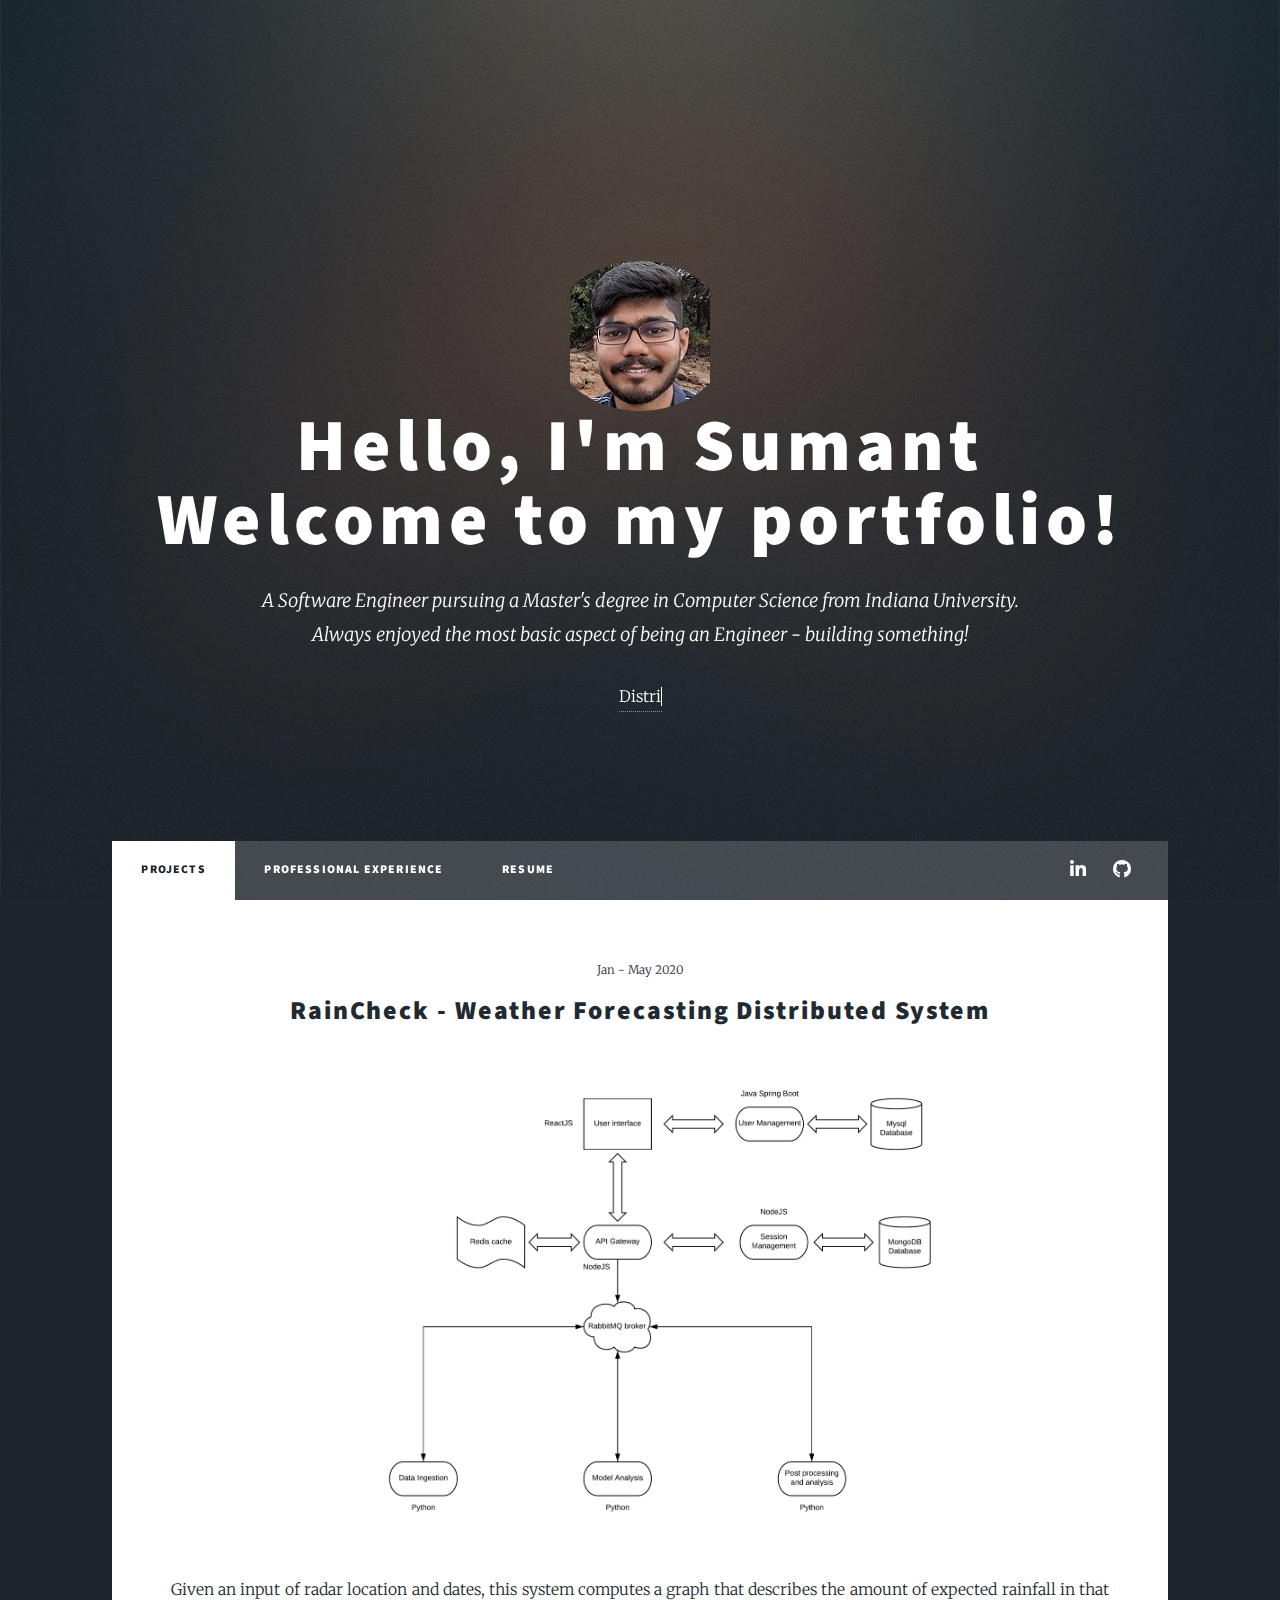
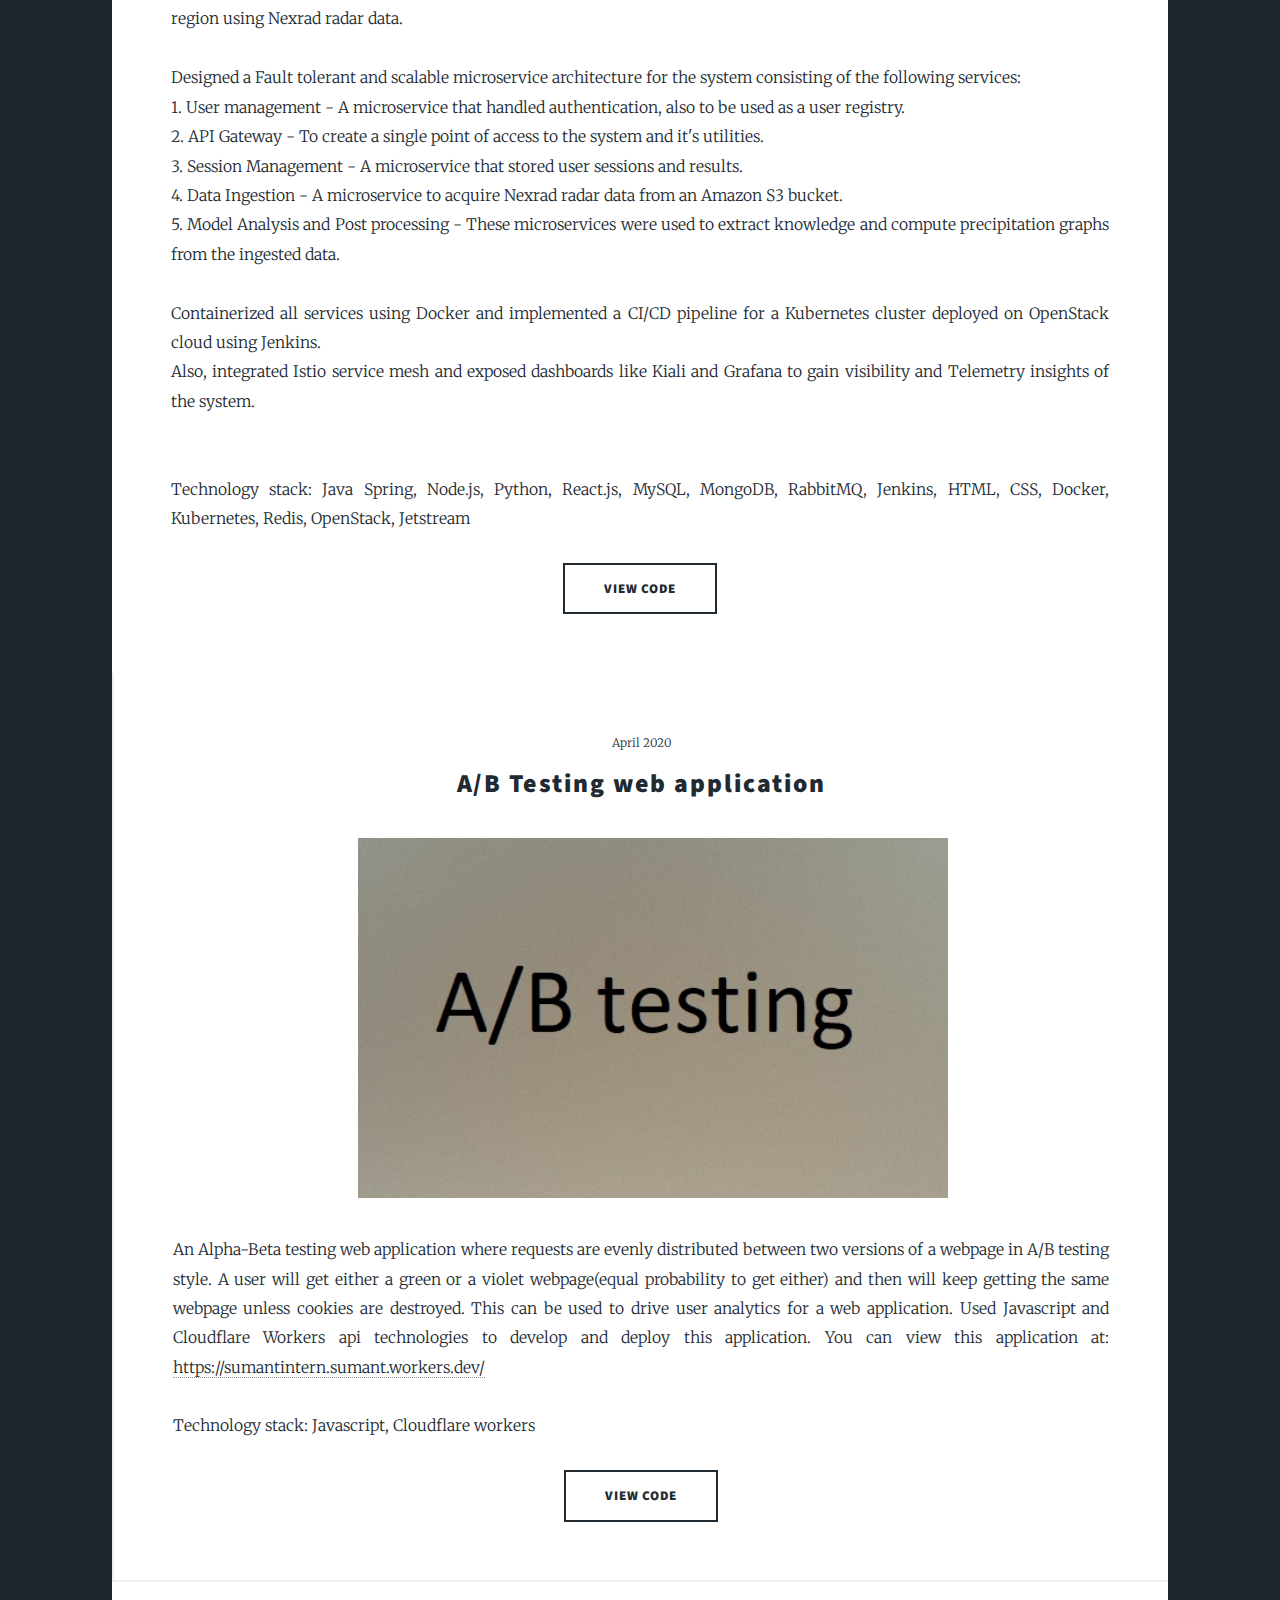
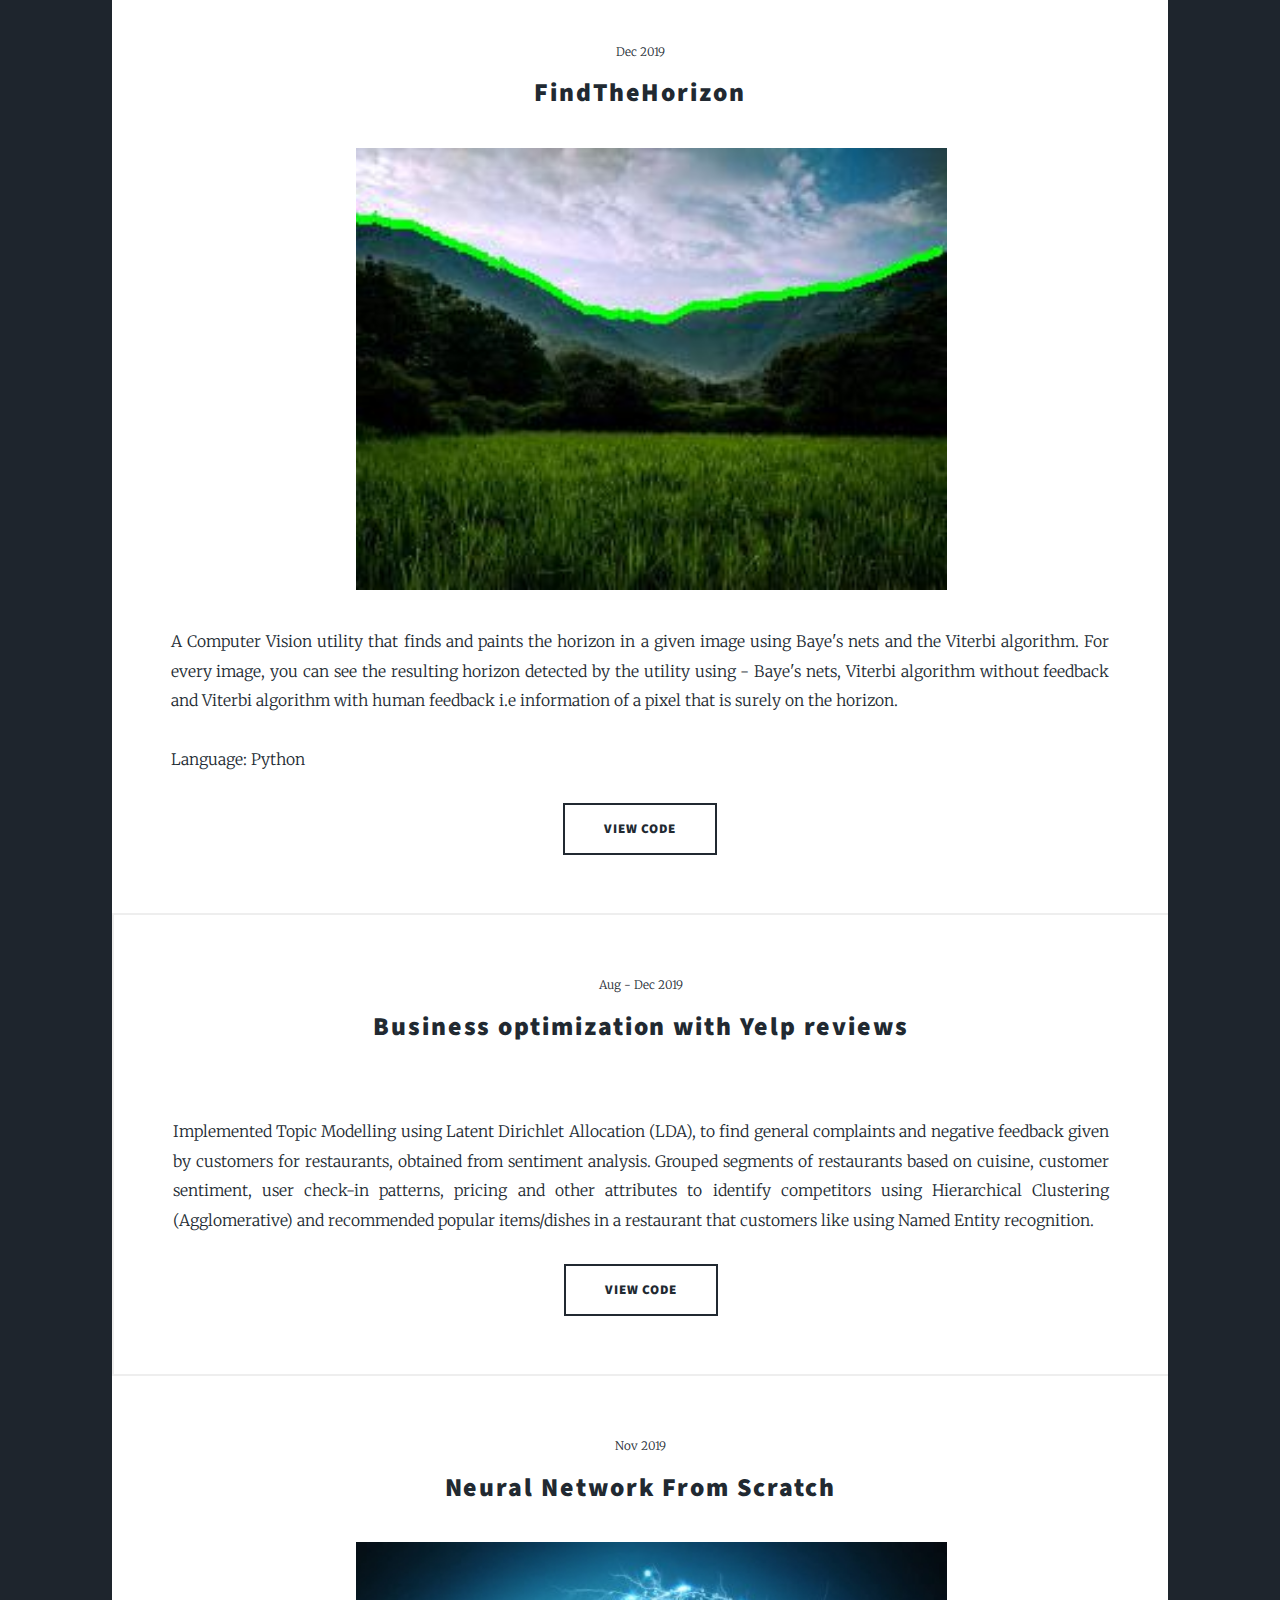
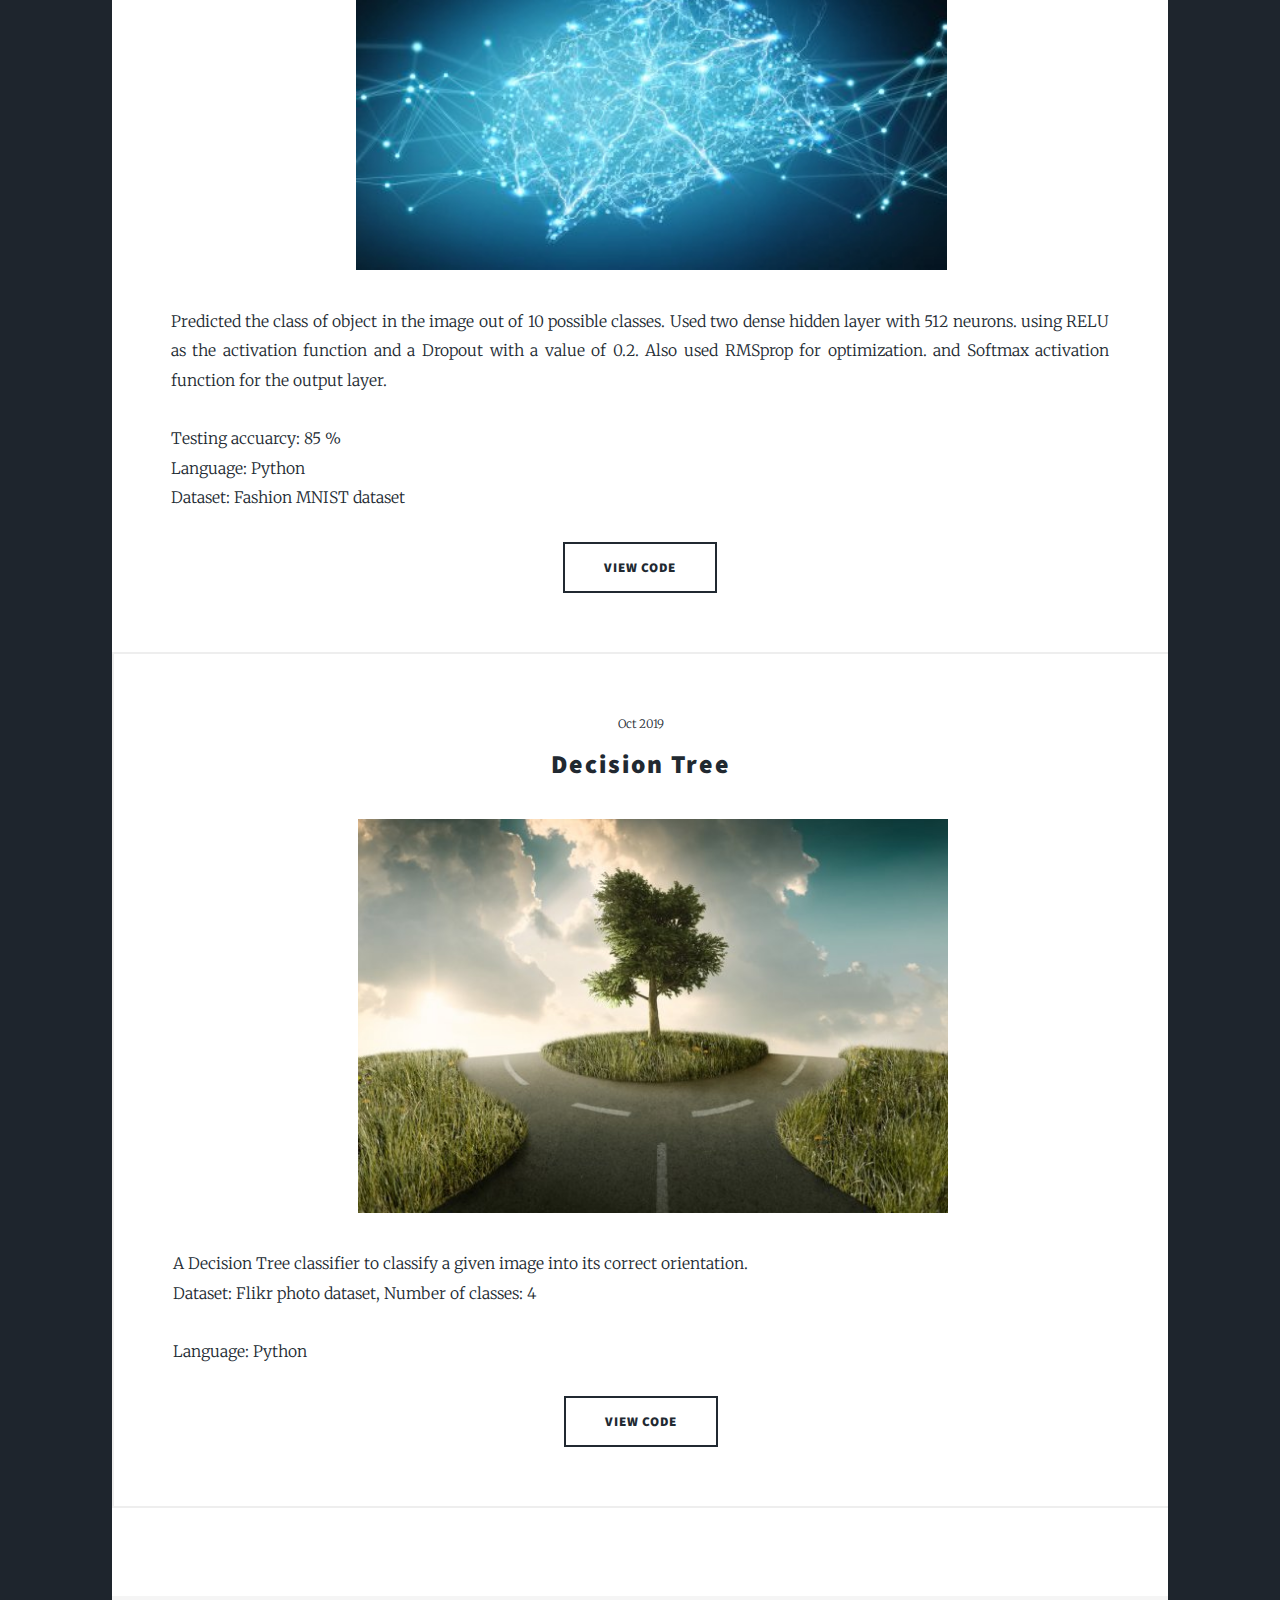
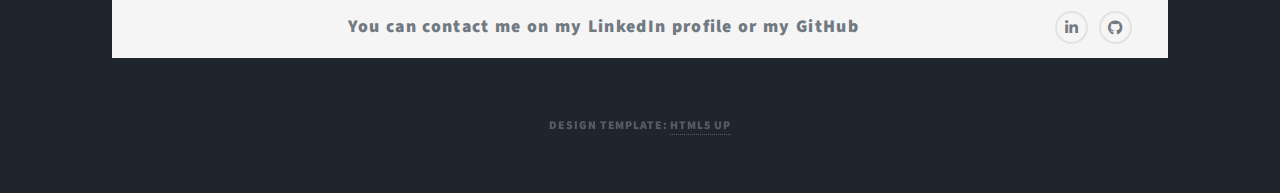
==== index.html @ 4e9f6b53 "Adding code" ====
<!DOCTYPE HTML>
<!--
	Free for personal and commercial use under the CCA 3.0 license (html5up.net/license)
-->
<html>
	<head>
		<title>Sumant's portfolio</title>
		<meta charset="utf-8" />
		<meta name="viewport" content="width=device-width, initial-scale=1, user-scalable=no" />
		<link rel="stylesheet" href="assets/css/main.css" />
		<noscript><link rel="stylesheet" href="assets/css/noscript.css" /></noscript>
	</head>
	<body class="is-preload">
	<script>
			// source: https://codepen.io/hi-im-si/pen/DHoup
			var TxtType = function(el, toRotate, period) {
				this.toRotate = toRotate;
				this.el = el;
				this.loopNum = 0;
				this.period = parseInt(period, 10) || 2000;
				this.txt = '';
				this.tick();
				this.isDeleting = false;
			};

			TxtType.prototype.tick = function() {
				var i = this.loopNum % this.toRotate.length;
				var fullTxt = this.toRotate[i];

				if (this.isDeleting) {
					this.txt = fullTxt.substring(0, this.txt.length - 1);
				} else {
					this.txt = fullTxt.substring(0, this.txt.length + 1);
				}

				this.el.innerHTML = '<span class="wrap">'+this.txt+'</span>';

				var that = this;
				var delta = 200 - Math.random() * 100;

				if (this.isDeleting) { delta /= 2; }

				if (!this.isDeleting && this.txt === fullTxt) {
					delta = this.period;
					this.isDeleting = true;
				} else if (this.isDeleting && this.txt === '') {
					this.isDeleting = false;
					this.loopNum++;
					delta = 500;
				}

				setTimeout(function() {
					that.tick();
				}, delta);
			};

			window.onload = function() {
				var elements = document.getElementsByClassName('typewrite');
				for (var i=0; i<elements.length; i++) {
					var toRotate = elements[i].getAttribute('data-type');
					var period = elements[i].getAttribute('data-period');
					if (toRotate) {
						new TxtType(elements[i], JSON.parse(toRotate), period);
					}
				}

				var css = document.createElement("style");
				css.type = "text/css";
				css.innerHTML = ".typewrite > .wrap { border-right: 0.08em solid #fff}";
				document.body.appendChild(css);
			};
	</script>
		<!-- Wrapper -->
			<div id="wrapper" class="fade-in">

				<!-- Intro -->
					<div id="intro">
						<div class="dp">
							<img class="" src="./images/dp2.jpg">
						</div>
						<h1>Hello, I'm Sumant<br>
							Welcome to my portfolio!</h1>
						<p>A Software Engineer pursuing a Master's degree in Computer Science from Indiana University.<br>
							Always enjoyed the most basic aspect of being an Engineer - building something!</p>

						<a class="typewrite" data-period="1500" data-type='[ "Distributed Systems", "Cloud Services", "Web Services"]'>
							<span class="wrap"></span>
						</a>

					</div>


				<!-- Nav -->
					<nav id="nav">
						<ul class="links">
							<li class="active"><a href="index.html">Projects</a></li>
							<li><a href="generic.html">Professional Experience</a></li>
							<li><a href="./Resume/Resume.pdf">Resume</a></li>
						</ul>
						<ul class="icons">
							<li><a href="https://www.linkedin.com/in/sumantgaopande/" class="icon brands fa-linkedin-in"><span class="label">LinkedIn</span></a></li>
							<li><a href="https://github.com/Invictus17" class="icon brands fa-github"><span class="label">GitHub</span></a></li>
						</ul>
					</nav>

				<!-- Main -->
					<div id="main">

						<!-- Featured Post
							<article class="post featured">
								<header class="major">
									<span class="date">Jan - May 2020</span>
									<h2><a href="https://github.com/Invictus17/RainCheck">RainCheck - wseather forecasting system</a></h2>
									<p>A Distributed System that processes Nexrad radar data to computer precipitation graphs</p>
									<p>Technology stack: Java Spring, React, Node.js, Python, HTML5, CSS</p>

								</header>
								<a href="#" class="image main"><img src="images/pic01.jpg" alt="" /></a>
								<ul class="actions special">
									<li><a href="https://github.com/Invictus17/RainCheck" class="button large">View Code</a></li>
								</ul>
							</article>-->

						<!-- Posts -->
							<section class="posts">
								<article>
									<header>
										<span class="date">Jan - May 2020</span>
										<h2><a href="https://github.com/Invictus17/RainCheck">RainCheck - Weather Forecasting Distributed System<br/></a></h2>
									</header>
									<a class="image fit"><img src="images/RainCheck.png" alt="" /></a>
									<p>Given an input of radar location and dates, this system computes a graph that describes the amount of expected rainfall in that region using Nexrad radar data.<br>
										<br>
										Designed a Fault tolerant and scalable microservice architecture for the system consisting of the following services:<br>

										1. User management - A microservice that handled authentication, also to be used as a user registry.<br>
										2. API Gateway - To create a single point of access to the system and it's utilities.<br>
										3. Session Management - A microservice that stored user sessions and results.<br>
										4. Data Ingestion - A microservice to acquire Nexrad radar data from an Amazon S3 bucket.<br>
										5. Model Analysis and Post processing - These microservices were used to extract knowledge and compute precipitation graphs from the ingested data.<br>
										<br>
										Containerized all services using Docker and implemented a CI/CD pipeline for a Kubernetes cluster deployed on OpenStack cloud using Jenkins.<br>

										Also, integrated Istio service mesh and exposed dashboards like Kiali and Grafana to gain visibility and Telemetry insights of the system.</p><br>
									<p>Technology stack: Java Spring, Node.js, Python, React.js, MySQL, MongoDB, RabbitMQ, Jenkins, HTML, CSS, Docker, Kubernetes, Redis, OpenStack, Jetstream
									</p>
									<ul class="actions special">
										<li><a href="https://github.com/Invictus17/RainCheck" class="button large">View Code</a></li>
									</ul>
								</article>
								<article>
									<header>
										<span class="date">April 2020</span>
										<h2><a href="https://github.com/Invictus17/A-B-TestingWebApp">A/B Testing web application<br/></a></h2>
									</header>
									<a class="image fit"><img src="images/pic02.jpg" alt="" /></a>
									<p>

										An Alpha-Beta testing web application where requests are evenly distributed between two versions of a webpage in A/B testing style. A user will get either a green or a violet webpage(equal probability to get either) and then will keep getting the same webpage unless cookies are destroyed. This can be used to drive user analytics for a web application.

										Used Javascript and Cloudflare Workers api technologies to develop and deploy this application. You can view this application at:
										<a href="https://sumantintern.sumant.workers.dev/">https://sumantintern.sumant.workers.dev/</a>
									</p>
									<p>Technology stack: Javascript, Cloudflare workers</p>
									<ul class="actions special">
										<li><a href="https://github.com/Invictus17/A-B-TestingWebApp" class="button large">View Code</a></li>
									</ul>
								</article>
								<article>
									<header>
										<span class="date">Dec 2019</span>
										<h2><a href="https://github.com/Invictus17/FindTheHorizon">FindTheHorizon<br/></a></h2>
									</header>
									<a class="image fit"><img src="images/horizon.jpg" alt="" /></a>
									<p>A Computer Vision utility that finds and paints the horizon in a given image using Baye's nets and the Viterbi algorithm. For every image, you can see the resulting horizon detected by the utility using - Baye's nets, Viterbi algorithm without feedback and Viterbi algorithm with human feedback i.e information of a pixel that is surely on the horizon.
									</p>
									<p>Language: Python</p>
									<ul class="actions special">
										<li><a href="https://github.com/Invictus17/FindTheHorizon" class="button large">View Code</a></li>
									</ul>
								</article>

								<article>
									<header>
										<span class="date">Aug - Dec 2019</span>
										<h2><a href="https://github.com/Invictus17/NLP-Yelp-Restaurants">Business optimization with Yelp reviews<br/></a></h2>
									</header>
									<a class="image fit"><img src="images/yelp.jpg" alt="" /></a>
									<p>
										Implemented Topic Modelling using Latent Dirichlet Allocation (LDA), to find general complaints and negative feedback given by customers for restaurants, obtained from sentiment analysis. Grouped segments of restaurants based on cuisine, customer sentiment, user check-in patterns, pricing and other attributes to identify competitors using Hierarchical Clustering (Agglomerative) and recommended popular items/dishes in a restaurant that customers like using Named Entity recognition.
									</p>
									<ul class="actions special">
										<li><a href="https://github.com/Invictus17/NLP-Yelp-Restaurants" class="button large">View Code</a></li>
									</ul>
								</article>

								<article>
									<header>
										<span class="date">Nov 2019</span>
										<h2><a href="https://github.com/Invictus17/NeuralNetworkFromScratch">Neural Network From Scratch<br/></a></h2>
									</header>
									<a class="image fit"><img src="images/NN.jpg" alt="" /></a>
									<p>
										Predicted the class of object in the image out of 10 possible classes.




										Used two dense hidden layer with 512 neurons. using RELU as the activation function and a Dropout with a value of 0.2.

										Also used RMSprop for optimization.

										and Softmax activation function for the output layer.
									</p>
									<p>
										Testing accuarcy: 85 % <br>
										Language: Python<br>
										Dataset: Fashion MNIST dataset
									</p>
									<ul class="actions special">
										<li><a href="https://github.com/Invictus17/NeuralNetworkFromScratch" class="button large">View Code</a></li>
									</ul>
								</article>

								<article>
									<header>
										<span class="date">Oct 2019</span>
										<h2><a href="https://github.com/Invictus17/DecisionTree">Decision Tree<br/></a></h2>
									</header>
									<a class="image fit"><img src="images/DT.jpg" alt="" /></a>
									<p>
										A Decision Tree classifier to classify a given image into its correct orientation.<br>
										Dataset: Flikr photo dataset, Number of classes: 4
									</p>
									<p>
										Language: Python
									</p>
									<ul class="actions special">
										<li><a href="https://github.com/Invictus17/DecisionTree" class="button large">View Code</a></li>
									</ul>
								</article>
							</section>

						<!-- Footer -->
						<footer>
<!--								<div class="pagination">-->
<!--									&lt;!&ndash;<a href="#" class="previous">Prev</a>&ndash;&gt;-->
<!--									<a href="#" class="page active">1</a>-->
<!--									<a href="#" class="page">2</a>-->
<!--									<a href="#" class="page">3</a>-->
<!--									<span class="extra">&hellip;</span>-->
<!--									<a href="#" class="page">8</a>-->
<!--									<a href="#" class="page">9</a>-->
<!--									<a href="#" class="page">10</a>-->
<!--									<a href="#" class="next">Next</a>-->
<!--								</div>-->
<!--							</footer>-->

					</div>

				<!-- Footer -->
					<footer id="footer">
						<section class="split contact">
							<section>
								<h3>You can contact me on my LinkedIn profile or my GitHub</h3>
								<ul class="icons alt">
									<li><a href="https://www.linkedin.com/in/sumantgaopande/" class="icon brands fa-linkedin-in"><span class="label">LinkedIn</span></a></li>
									<li><a href="https://github.com/Invictus17" class="icon brands fa-github"><span class="label">GitHub</span></a></li>
								</ul>
							</section>
						</section>
					</footer>

				<!-- Copyright -->
					<div id="copyright">
						<ul><li>Design template: <a href="https://html5up.net">HTML5 UP</a></li></ul>
					</div>

			</div>

		<!-- Scripts -->
			<script src="assets/js/jquery.min.js"></script>
			<script src="assets/js/jquery.scrollex.min.js"></script>
			<script src="assets/js/jquery.scrolly.min.js"></script>
			<script src="assets/js/browser.min.js"></script>
			<script src="assets/js/breakpoints.min.js"></script>
			<script src="assets/js/util.js"></script>
			<script src="assets/js/main.js"></script>

	</body>
</html>
---- assets/css/main.css ----
@import url(fontawesome-all.min.css);
@import url("https://fonts.googleapis.com/css?family=Merriweather:300,700,300italic,700italic|Source+Sans+Pro:900");

/*
	Massively by HTML5 UP
	html5up.net | @ajlkn
	Free for personal and commercial use under the CCA 3.0 license (html5up.net/license)
*/

html, body, div, span, applet, object,
iframe, h1, h2, h3, h4, h5, h6, p, blockquote,
pre, a, abbr, acronym, address, big, cite,
code, del, dfn, em, img, ins, kbd, q, s, samp,
small, strike, strong, sub, sup, tt, var, b,
u, i, center, dl, dt, dd, ol, ul, li, fieldset,
form, label, legend, table, caption, tbody,
tfoot, thead, tr, th, td, article, aside,
canvas, details, embed, figure, figcaption,
footer, header, hgroup, menu, nav, output, ruby,
section, summary, time, mark, audio, video {
	margin: 0;
	padding: 0;
	border: 0;
	font-size: 100%;
	font: inherit;
	vertical-align: baseline;}

article, aside, details, figcaption, figure,
footer, header, hgroup, menu, nav, section {
	display: block;}

body {
	line-height: 1;
}

ol, ul {
	list-style: none;
}

blockquote, q {
	quotes: none;
}

	blockquote:before, blockquote:after, q:before, q:after {
		content: '';
		content: none;
	}

table {
	border-collapse: collapse;
	border-spacing: 0;
}

body {
	-webkit-text-size-adjust: none;
}

mark {
	background-color: transparent;
	color: inherit;
}

input::-moz-focus-inner {
	border: 0;
	padding: 0;
}

input, select, textarea {
	-moz-appearance: none;
	-webkit-appearance: none;
	-ms-appearance: none;
	appearance: none;
}

/* Basic */

	@-ms-viewport {
		width: device-width;
	}

	body {
		-ms-overflow-style: scrollbar;
	}

	@media screen and (max-width: 480px) {

		html, body {
			min-width: 320px;
		}

	}

	html {
		box-sizing: border-box;
	}

	*, *:before, *:after {
		box-sizing: inherit;
	}

	body {
		background-color: #1e252d;
	}

		body.is-preload *, body.is-preload *:before, body.is-preload *:after {
			-moz-animation: none !important;
			-webkit-animation: none !important;
			-ms-animation: none !important;
			animation: none !important;
			-moz-transition: none !important;
			-webkit-transition: none !important;
			-ms-transition: none !important;
			transition: none !important;
		}

/* Type */

	html {
		font-size: 16pt;
	}

		@media screen and (max-width: 1680px) {

			html {
				font-size: 12pt;
			}

		}

		@media screen and (max-width: 1280px) {

			html {
				font-size: 11pt;
			}

		}

		@media screen and (max-width: 360px) {

			html {
				font-size: 10pt;
			}

		}

	body {
		color: #212931;
	}

	body, input, select, textarea {
		font-family: "Merriweather", Georgia, serif;
		font-weight: 300;
		font-size: 1rem;
		line-height: 1.875;
	}

	a {
		-moz-transition: color 0.2s ease-in-out, background-color 0.2s ease-in-out, border-color 0.2s ease-in-out, box-shadow 0.2s ease-in-out;
		-webkit-transition: color 0.2s ease-in-out, background-color 0.2s ease-in-out, border-color 0.2s ease-in-out, box-shadow 0.2s ease-in-out;
		-ms-transition: color 0.2s ease-in-out, background-color 0.2s ease-in-out, border-color 0.2s ease-in-out, box-shadow 0.2s ease-in-out;
		transition: color 0.2s ease-in-out, background-color 0.2s ease-in-out, border-color 0.2s ease-in-out, box-shadow 0.2s ease-in-out;
		border-bottom: dotted 1px;
		text-decoration: none;
	}

		a:hover {
			border-bottom-color: transparent;
		}

	strong, b {
		font-weight: 600;
	}

	em, i {
		font-style: italic;
	}

	p {
		text-align: justify;
		margin: 0 0 2rem 0;
	}

	h1, h2, h3, h4, h5, h6 {
		font-family: "Source Sans Pro", Helvetica, sans-serif;
		font-weight: 900;
		line-height: 1.5;
		letter-spacing: 0.075em;
		//text-transform: uppercase;
		margin: 0 0 1rem 0;
	}

		h1 a, h2 a, h3 a, h4 a, h5 a, h6 a {
			border-bottom: 0;
			color: inherit;
			text-decoration: none;
		}

	h1 {
		font-size: 4rem;
		line-height: 1.1;
		margin: 0 0 2rem 0;
	}

	h2 {
		font-size: 1.75rem;
		line-height: 1.3;
		margin: 0 0 1.5rem 0;
	}

	h3 {
		font-size: 1.25rem;
		margin: 0 0 1.5rem 0;
	}

	h4 {
		font-size: 1rem;
	}

	h5 {
		font-size: 0.9rem;
	}

	h6 {
		font-size: 0.8rem;
	}

	sub {
		font-size: 0.8rem;
		position: relative;
		top: 0.5rem;
	}

	sup {
		font-size: 0.8rem;
		position: relative;
		top: -0.5rem;
	}

	blockquote {
		border-left: solid 4px;
		font-style: italic;
		margin: 0 0 2rem 0;
		padding: 0.5rem 0 0.5rem 2rem;
	}

	code {
		border: solid 2px;
		font-family: "Courier New", monospace;
		font-size: 0.9rem;
		margin: 0 0.25rem;
		padding: 0.25rem 0.65rem;
	}

	pre {
		-webkit-overflow-scrolling: touch;
		font-family: "Courier New", monospace;
		font-size: 0.9rem;
		margin: 0 0 2rem 0;
	}

		pre code {
			display: block;
			line-height: 1.75;
			padding: 1rem 1.5rem;
			overflow-x: auto;
		}

	hr {
		border: 0;
		border-bottom: solid 2px;
		margin: 3rem 0;
	}

		hr.major {
			margin: 5rem 0;
		}

	.align-left {
		text-align: left;
	}

	.align-center {
		text-align: center;
	}

	.align-right {
		text-align: right;
	}

	input, select, textarea {
		color: #212931;
	}

	a {
		color: #212931;
		border-bottom-color: rgba(33, 41, 49, 0.5);
	}

		a:hover {
			border-bottom-color: transparent;
			color: #18bfef !important;
		}

	strong, b {
		color: #212931;
	}

	h1, h2, h3, h4, h5, h6 {
		color: #212931;
	}

	blockquote {
		border-left-color: #eeeeee;
	}

	code {
		background: rgba(220, 220, 220, 0.25);
		border-color: #eeeeee;
	}

	hr {
		border-bottom-color: #eeeeee;
	}

/* Row */

	.row {
		display: flex;
		flex-wrap: wrap;
		box-sizing: border-box;
		align-items: stretch;
	}

		.row > * {
			box-sizing: border-box;
		}

		.row.gtr-uniform > * > :last-child {
			margin-bottom: 0;
		}

		.row.aln-left {
			justify-content: flex-start;
		}

		.row.aln-center {
			justify-content: center;
		}

		.row.aln-right {
			justify-content: flex-end;
		}

		.row.aln-top {
			align-items: flex-start;
		}

		.row.aln-middle {
			align-items: center;
		}

		.row.aln-bottom {
			align-items: flex-end;
		}

		.row > .imp {
			order: -1;
		}

		.row > .col-1 {
			width: 8.33333%;
		}

		.row > .off-1 {
			margin-left: 8.33333%;
		}

		.row > .col-2 {
			width: 16.66667%;
		}

		.row > .off-2 {
			margin-left: 16.66667%;
		}

		.row > .col-3 {
			width: 25%;
		}

		.row > .off-3 {
			margin-left: 25%;
		}

		.row > .col-4 {
			width: 33.33333%;
		}

		.row > .off-4 {
			margin-left: 33.33333%;
		}

		.row > .col-5 {
			width: 41.66667%;
		}

		.row > .off-5 {
			margin-left: 41.66667%;
		}

		.row > .col-6 {
			width: 50%;
		}

		.row > .off-6 {
			margin-left: 50%;
		}

		.row > .col-7 {
			width: 58.33333%;
		}

		.row > .off-7 {
			margin-left: 58.33333%;
		}

		.row > .col-8 {
			width: 66.66667%;
		}

		.row > .off-8 {
			margin-left: 66.66667%;
		}

		.row > .col-9 {
			width: 75%;
		}

		.row > .off-9 {
			margin-left: 75%;
		}

		.row > .col-10 {
			width: 83.33333%;
		}

		.row > .off-10 {
			margin-left: 83.33333%;
		}

		.row > .col-11 {
			width: 91.66667%;
		}

		.row > .off-11 {
			margin-left: 91.66667%;
		}

		.row > .col-12 {
			width: 100%;
		}

		.row > .off-12 {
			margin-left: 100%;
		}

		.row.gtr-0 {
			margin-top: 0;
			margin-left: 0rem;
		}

			.row.gtr-0 > * {
				padding: 0 0 0 0rem;
			}

			.row.gtr-0.gtr-uniform {
				margin-top: 0rem;
			}

				.row.gtr-0.gtr-uniform > * {
					padding-top: 0rem;
				}

		.row.gtr-25 {
			margin-top: 0;
			margin-left: -0.375rem;
		}

			.row.gtr-25 > * {
				padding: 0 0 0 0.375rem;
			}

			.row.gtr-25.gtr-uniform {
				margin-top: -0.375rem;
			}

				.row.gtr-25.gtr-uniform > * {
					padding-top: 0.375rem;
				}

		.row.gtr-50 {
			margin-top: 0;
			margin-left: -0.75rem;
		}

			.row.gtr-50 > * {
				padding: 0 0 0 0.75rem;
			}

			.row.gtr-50.gtr-uniform {
				margin-top: -0.75rem;
			}

				.row.gtr-50.gtr-uniform > * {
					padding-top: 0.75rem;
				}

		.row {
			margin-top: 0;
			margin-left: -1.5rem;
		}

			.row > * {
				padding: 0 0 0 1.5rem;
			}

			.row.gtr-uniform {
				margin-top: -1.5rem;
			}

				.row.gtr-uniform > * {
					padding-top: 1.5rem;
				}

		.row.gtr-150 {
			margin-top: 0;
			margin-left: -2.25rem;
		}

			.row.gtr-150 > * {
				padding: 0 0 0 2.25rem;
			}

			.row.gtr-150.gtr-uniform {
				margin-top: -2.25rem;
			}

				.row.gtr-150.gtr-uniform > * {
					padding-top: 2.25rem;
				}

		.row.gtr-200 {
			margin-top: 0;
			margin-left: -3rem;
		}

			.row.gtr-200 > * {
				padding: 0 0 0 3rem;
			}

			.row.gtr-200.gtr-uniform {
				margin-top: -3rem;
			}

				.row.gtr-200.gtr-uniform > * {
					padding-top: 3rem;
				}

		@media screen and (max-width: 1680px) {

			.row {
				display: flex;
				flex-wrap: wrap;
				box-sizing: border-box;
				align-items: stretch;
			}

				.row > * {
					box-sizing: border-box;
				}

				.row.gtr-uniform > * > :last-child {
					margin-bottom: 0;
				}

				.row.aln-left {
					justify-content: flex-start;
				}

				.row.aln-center {
					justify-content: center;
				}

				.row.aln-right {
					justify-content: flex-end;
				}

				.row.aln-top {
					align-items: flex-start;
				}

				.row.aln-middle {
					align-items: center;
				}

				.row.aln-bottom {
					align-items: flex-end;
				}

				.row > .imp-xlarge {
					order: -1;
				}

				.row > .col-1-xlarge {
					width: 8.33333%;
				}

				.row > .off-1-xlarge {
					margin-left: 8.33333%;
				}

				.row > .col-2-xlarge {
					width: 16.66667%;
				}

				.row > .off-2-xlarge {
					margin-left: 16.66667%;
				}

				.row > .col-3-xlarge {
					width: 25%;
				}

				.row > .off-3-xlarge {
					margin-left: 25%;
				}

				.row > .col-4-xlarge {
					width: 33.33333%;
				}

				.row > .off-4-xlarge {
					margin-left: 33.33333%;
				}

				.row > .col-5-xlarge {
					width: 41.66667%;
				}

				.row > .off-5-xlarge {
					margin-left: 41.66667%;
				}

				.row > .col-6-xlarge {
					width: 50%;
				}

				.row > .off-6-xlarge {
					margin-left: 50%;
				}

				.row > .col-7-xlarge {
					width: 58.33333%;
				}

				.row > .off-7-xlarge {
					margin-left: 58.33333%;
				}

				.row > .col-8-xlarge {
					width: 66.66667%;
				}

				.row > .off-8-xlarge {
					margin-left: 66.66667%;
				}

				.row > .col-9-xlarge {
					width: 75%;
				}

				.row > .off-9-xlarge {
					margin-left: 75%;
				}

				.row > .col-10-xlarge {
					width: 83.33333%;
				}

				.row > .off-10-xlarge {
					margin-left: 83.33333%;
				}

				.row > .col-11-xlarge {
					width: 91.66667%;
				}

				.row > .off-11-xlarge {
					margin-left: 91.66667%;
				}

				.row > .col-12-xlarge {
					width: 100%;
				}

				.row > .off-12-xlarge {
					margin-left: 100%;
				}

				.row.gtr-0 {
					margin-top: 0;
					margin-left: 0rem;
				}

					.row.gtr-0 > * {
						padding: 0 0 0 0rem;
					}

					.row.gtr-0.gtr-uniform {
						margin-top: 0rem;
					}

						.row.gtr-0.gtr-uniform > * {
							padding-top: 0rem;
						}

				.row.gtr-25 {
					margin-top: 0;
					margin-left: -0.375rem;
				}

					.row.gtr-25 > * {
						padding: 0 0 0 0.375rem;
					}

					.row.gtr-25.gtr-uniform {
						margin-top: -0.375rem;
					}

						.row.gtr-25.gtr-uniform > * {
							padding-top: 0.375rem;
						}

				.row.gtr-50 {
					margin-top: 0;
					margin-left: -0.75rem;
				}

					.row.gtr-50 > * {
						padding: 0 0 0 0.75rem;
					}

					.row.gtr-50.gtr-uniform {
						margin-top: -0.75rem;
					}

						.row.gtr-50.gtr-uniform > * {
							padding-top: 0.75rem;
						}

				.row {
					margin-top: 0;
					margin-left: -1.5rem;
				}

					.row > * {
						padding: 0 0 0 1.5rem;
					}

					.row.gtr-uniform {
						margin-top: -1.5rem;
					}

						.row.gtr-uniform > * {
							padding-top: 1.5rem;
						}

				.row.gtr-150 {
					margin-top: 0;
					margin-left: -2.25rem;
				}

					.row.gtr-150 > * {
						padding: 0 0 0 2.25rem;
					}

					.row.gtr-150.gtr-uniform {
						margin-top: -2.25rem;
					}

						.row.gtr-150.gtr-uniform > * {
							padding-top: 2.25rem;
						}

				.row.gtr-200 {
					margin-top: 0;
					margin-left: -3rem;
				}

					.row.gtr-200 > * {
						padding: 0 0 0 3rem;
					}

					.row.gtr-200.gtr-uniform {
						margin-top: -3rem;
					}

						.row.gtr-200.gtr-uniform > * {
							padding-top: 3rem;
						}

		}

		@media screen and (max-width: 1280px) {

			.row {
				display: flex;
				flex-wrap: wrap;
				box-sizing: border-box;
				align-items: stretch;
			}

				.row > * {
					box-sizing: border-box;
				}

				.row.gtr-uniform > * > :last-child {
					margin-bottom: 0;
				}

				.row.aln-left {
					justify-content: flex-start;
				}

				.row.aln-center {
					justify-content: center;
				}

				.row.aln-right {
					justify-content: flex-end;
				}

				.row.aln-top {
					align-items: flex-start;
				}

				.row.aln-middle {
					align-items: center;
				}

				.row.aln-bottom {
					align-items: flex-end;
				}

				.row > .imp-large {
					order: -1;
				}

				.row > .col-1-large {
					width: 8.33333%;
				}

				.row > .off-1-large {
					margin-left: 8.33333%;
				}

				.row > .col-2-large {
					width: 16.66667%;
				}

				.row > .off-2-large {
					margin-left: 16.66667%;
				}

				.row > .col-3-large {
					width: 25%;
				}

				.row > .off-3-large {
					margin-left: 25%;
				}

				.row > .col-4-large {
					width: 33.33333%;
				}

				.row > .off-4-large {
					margin-left: 33.33333%;
				}

				.row > .col-5-large {
					width: 41.66667%;
				}

				.row > .off-5-large {
					margin-left: 41.66667%;
				}

				.row > .col-6-large {
					width: 50%;
				}

				.row > .off-6-large {
					margin-left: 50%;
				}

				.row > .col-7-large {
					width: 58.33333%;
				}

				.row > .off-7-large {
					margin-left: 58.33333%;
				}

				.row > .col-8-large {
					width: 66.66667%;
				}

				.row > .off-8-large {
					margin-left: 66.66667%;
				}

				.row > .col-9-large {
					width: 75%;
				}

				.row > .off-9-large {
					margin-left: 75%;
				}

				.row > .col-10-large {
					width: 83.33333%;
				}

				.row > .off-10-large {
					margin-left: 83.33333%;
				}

				.row > .col-11-large {
					width: 91.66667%;
				}

				.row > .off-11-large {
					margin-left: 91.66667%;
				}

				.row > .col-12-large {
					width: 100%;
				}

				.row > .off-12-large {
					margin-left: 100%;
				}

				.row.gtr-0 {
					margin-top: 0;
					margin-left: 0rem;
				}

					.row.gtr-0 > * {
						padding: 0 0 0 0rem;
					}

					.row.gtr-0.gtr-uniform {
						margin-top: 0rem;
					}

						.row.gtr-0.gtr-uniform > * {
							padding-top: 0rem;
						}

				.row.gtr-25 {
					margin-top: 0;
					margin-left: -0.375rem;
				}

					.row.gtr-25 > * {
						padding: 0 0 0 0.375rem;
					}

					.row.gtr-25.gtr-uniform {
						margin-top: -0.375rem;
					}

						.row.gtr-25.gtr-uniform > * {
							padding-top: 0.375rem;
						}

				.row.gtr-50 {
					margin-top: 0;
					margin-left: -0.75rem;
				}

					.row.gtr-50 > * {
						padding: 0 0 0 0.75rem;
					}

					.row.gtr-50.gtr-uniform {
						margin-top: -0.75rem;
					}

						.row.gtr-50.gtr-uniform > * {
							padding-top: 0.75rem;
						}

				.row {
					margin-top: 0;
					margin-left: -1.5rem;
				}

					.row > * {
						padding: 0 0 0 1.5rem;
					}

					.row.gtr-uniform {
						margin-top: -1.5rem;
					}

						.row.gtr-uniform > * {
							padding-top: 1.5rem;
						}

				.row.gtr-150 {
					margin-top: 0;
					margin-left: -2.25rem;
				}

					.row.gtr-150 > * {
						padding: 0 0 0 2.25rem;
					}

					.row.gtr-150.gtr-uniform {
						margin-top: -2.25rem;
					}

						.row.gtr-150.gtr-uniform > * {
							padding-top: 2.25rem;
						}

				.row.gtr-200 {
					margin-top: 0;
					margin-left: -3rem;
				}

					.row.gtr-200 > * {
						padding: 0 0 0 3rem;
					}

					.row.gtr-200.gtr-uniform {
						margin-top: -3rem;
					}

						.row.gtr-200.gtr-uniform > * {
							padding-top: 3rem;
						}

		}

		@media screen and (max-width: 980px) {

			.row {
				display: flex;
				flex-wrap: wrap;
				box-sizing: border-box;
				align-items: stretch;
			}

				.row > * {
					box-sizing: border-box;
				}

				.row.gtr-uniform > * > :last-child {
					margin-bottom: 0;
				}

				.row.aln-left {
					justify-content: flex-start;
				}

				.row.aln-center {
					justify-content: center;
				}

				.row.aln-right {
					justify-content: flex-end;
				}

				.row.aln-top {
					align-items: flex-start;
				}

				.row.aln-middle {
					align-items: center;
				}

				.row.aln-bottom {
					align-items: flex-end;
				}

				.row > .imp-medium {
					order: -1;
				}

				.row > .col-1-medium {
					width: 8.33333%;
				}

				.row > .off-1-medium {
					margin-left: 8.33333%;
				}

				.row > .col-2-medium {
					width: 16.66667%;
				}

				.row > .off-2-medium {
					margin-left: 16.66667%;
				}

				.row > .col-3-medium {
					width: 25%;
				}

				.row > .off-3-medium {
					margin-left: 25%;
				}

				.row > .col-4-medium {
					width: 33.33333%;
				}

				.row > .off-4-medium {
					margin-left: 33.33333%;
				}

				.row > .col-5-medium {
					width: 41.66667%;
				}

				.row > .off-5-medium {
					margin-left: 41.66667%;
				}

				.row > .col-6-medium {
					width: 50%;
				}

				.row > .off-6-medium {
					margin-left: 50%;
				}

				.row > .col-7-medium {
					width: 58.33333%;
				}

				.row > .off-7-medium {
					margin-left: 58.33333%;
				}

				.row > .col-8-medium {
					width: 66.66667%;
				}

				.row > .off-8-medium {
					margin-left: 66.66667%;
				}

				.row > .col-9-medium {
					width: 75%;
				}

				.row > .off-9-medium {
					margin-left: 75%;
				}

				.row > .col-10-medium {
					width: 83.33333%;
				}

				.row > .off-10-medium {
					margin-left: 83.33333%;
				}

				.row > .col-11-medium {
					width: 91.66667%;
				}

				.row > .off-11-medium {
					margin-left: 91.66667%;
				}

				.row > .col-12-medium {
					width: 100%;
				}

				.row > .off-12-medium {
					margin-left: 100%;
				}

				.row.gtr-0 {
					margin-top: 0;
					margin-left: 0rem;
				}

					.row.gtr-0 > * {
						padding: 0 0 0 0rem;
					}

					.row.gtr-0.gtr-uniform {
						margin-top: 0rem;
					}

						.row.gtr-0.gtr-uniform > * {
							padding-top: 0rem;
						}

				.row.gtr-25 {
					margin-top: 0;
					margin-left: -0.375rem;
				}

					.row.gtr-25 > * {
						padding: 0 0 0 0.375rem;
					}

					.row.gtr-25.gtr-uniform {
						margin-top: -0.375rem;
					}

						.row.gtr-25.gtr-uniform > * {
							padding-top: 0.375rem;
						}

				.row.gtr-50 {
					margin-top: 0;
					margin-left: -0.75rem;
				}

					.row.gtr-50 > * {
						padding: 0 0 0 0.75rem;
					}

					.row.gtr-50.gtr-uniform {
						margin-top: -0.75rem;
					}

						.row.gtr-50.gtr-uniform > * {
							padding-top: 0.75rem;
						}

				.row {
					margin-top: 0;
					margin-left: -1.5rem;
				}

					.row > * {
						padding: 0 0 0 1.5rem;
					}

					.row.gtr-uniform {
						margin-top: -1.5rem;
					}

						.row.gtr-uniform > * {
							padding-top: 1.5rem;
						}

				.row.gtr-150 {
					margin-top: 0;
					margin-left: -2.25rem;
				}

					.row.gtr-150 > * {
						padding: 0 0 0 2.25rem;
					}

					.row.gtr-150.gtr-uniform {
						margin-top: -2.25rem;
					}

						.row.gtr-150.gtr-uniform > * {
							padding-top: 2.25rem;
						}

				.row.gtr-200 {
					margin-top: 0;
					margin-left: -3rem;
				}

					.row.gtr-200 > * {
						padding: 0 0 0 3rem;
					}

					.row.gtr-200.gtr-uniform {
						margin-top: -3rem;
					}

						.row.gtr-200.gtr-uniform > * {
							padding-top: 3rem;
						}

		}

		@media screen and (max-width: 736px) {

			.row {
				display: flex;
				flex-wrap: wrap;
				box-sizing: border-box;
				align-items: stretch;
			}

				.row > * {
					box-sizing: border-box;
				}

				.row.gtr-uniform > * > :last-child {
					margin-bottom: 0;
				}

				.row.aln-left {
					justify-content: flex-start;
				}

				.row.aln-center {
					justify-content: center;
				}

				.row.aln-right {
					justify-content: flex-end;
				}

				.row.aln-top {
					align-items: flex-start;
				}

				.row.aln-middle {
					align-items: center;
				}

				.row.aln-bottom {
					align-items: flex-end;
				}

				.row > .imp-small {
					order: -1;
				}

				.row > .col-1-small {
					width: 8.33333%;
				}

				.row > .off-1-small {
					margin-left: 8.33333%;
				}

				.row > .col-2-small {
					width: 16.66667%;
				}

				.row > .off-2-small {
					margin-left: 16.66667%;
				}

				.row > .col-3-small {
					width: 25%;
				}

				.row > .off-3-small {
					margin-left: 25%;
				}

				.row > .col-4-small {
					width: 33.33333%;
				}

				.row > .off-4-small {
					margin-left: 33.33333%;
				}

				.row > .col-5-small {
					width: 41.66667%;
				}

				.row > .off-5-small {
					margin-left: 41.66667%;
				}

				.row > .col-6-small {
					width: 50%;
				}

				.row > .off-6-small {
					margin-left: 50%;
				}

				.row > .col-7-small {
					width: 58.33333%;
				}

				.row > .off-7-small {
					margin-left: 58.33333%;
				}

				.row > .col-8-small {
					width: 66.66667%;
				}

				.row > .off-8-small {
					margin-left: 66.66667%;
				}

				.row > .col-9-small {
					width: 75%;
				}

				.row > .off-9-small {
					margin-left: 75%;
				}

				.row > .col-10-small {
					width: 83.33333%;
				}

				.row > .off-10-small {
					margin-left: 83.33333%;
				}

				.row > .col-11-small {
					width: 91.66667%;
				}

				.row > .off-11-small {
					margin-left: 91.66667%;
				}

				.row > .col-12-small {
					width: 100%;
				}

				.row > .off-12-small {
					margin-left: 100%;
				}

				.row.gtr-0 {
					margin-top: 0;
					margin-left: 0rem;
				}

					.row.gtr-0 > * {
						padding: 0 0 0 0rem;
					}

					.row.gtr-0.gtr-uniform {
						margin-top: 0rem;
					}

						.row.gtr-0.gtr-uniform > * {
							padding-top: 0rem;
						}

				.row.gtr-25 {
					margin-top: 0;
					margin-left: -0.375rem;
				}

					.row.gtr-25 > * {
						padding: 0 0 0 0.375rem;
					}

					.row.gtr-25.gtr-uniform {
						margin-top: -0.375rem;
					}

						.row.gtr-25.gtr-uniform > * {
							padding-top: 0.375rem;
						}

				.row.gtr-50 {
					margin-top: 0;
					margin-left: -0.75rem;
				}

					.row.gtr-50 > * {
						padding: 0 0 0 0.75rem;
					}

					.row.gtr-50.gtr-uniform {
						margin-top: -0.75rem;
					}

						.row.gtr-50.gtr-uniform > * {
							padding-top: 0.75rem;
						}

				.row {
					margin-top: 0;
					margin-left: -1.5rem;
				}

					.row > * {
						padding: 0 0 0 1.5rem;
					}

					.row.gtr-uniform {
						margin-top: -1.5rem;
					}

						.row.gtr-uniform > * {
							padding-top: 1.5rem;
						}

				.row.gtr-150 {
					margin-top: 0;
					margin-left: -2.25rem;
				}

					.row.gtr-150 > * {
						padding: 0 0 0 2.25rem;
					}

					.row.gtr-150.gtr-uniform {
						margin-top: -2.25rem;
					}

						.row.gtr-150.gtr-uniform > * {
							padding-top: 2.25rem;
						}

				.row.gtr-200 {
					margin-top: 0;
					margin-left: -3rem;
				}

					.row.gtr-200 > * {
						padding: 0 0 0 3rem;
					}

					.row.gtr-200.gtr-uniform {
						margin-top: -3rem;
					}

						.row.gtr-200.gtr-uniform > * {
							padding-top: 3rem;
						}

		}

		@media screen and (max-width: 480px) {

			.row {
				display: flex;
				flex-wrap: wrap;
				box-sizing: border-box;
				align-items: stretch;
			}

				.row > * {
					box-sizing: border-box;
				}

				.row.gtr-uniform > * > :last-child {
					margin-bottom: 0;
				}

				.row.aln-left {
					justify-content: flex-start;
				}

				.row.aln-center {
					justify-content: center;
				}

				.row.aln-right {
					justify-content: flex-end;
				}

				.row.aln-top {
					align-items: flex-start;
				}

				.row.aln-middle {
					align-items: center;
				}

				.row.aln-bottom {
					align-items: flex-end;
				}

				.row > .imp-xsmall {
					order: -1;
				}

				.row > .col-1-xsmall {
					width: 8.33333%;
				}

				.row > .off-1-xsmall {
					margin-left: 8.33333%;
				}

				.row > .col-2-xsmall {
					width: 16.66667%;
				}

				.row > .off-2-xsmall {
					margin-left: 16.66667%;
				}

				.row > .col-3-xsmall {
					width: 25%;
				}

				.row > .off-3-xsmall {
					margin-left: 25%;
				}

				.row > .col-4-xsmall {
					width: 33.33333%;
				}

				.row > .off-4-xsmall {
					margin-left: 33.33333%;
				}

				.row > .col-5-xsmall {
					width: 41.66667%;
				}

				.row > .off-5-xsmall {
					margin-left: 41.66667%;
				}

				.row > .col-6-xsmall {
					width: 50%;
				}

				.row > .off-6-xsmall {
					margin-left: 50%;
				}

				.row > .col-7-xsmall {
					width: 58.33333%;
				}

				.row > .off-7-xsmall {
					margin-left: 58.33333%;
				}

				.row > .col-8-xsmall {
					width: 66.66667%;
				}

				.row > .off-8-xsmall {
					margin-left: 66.66667%;
				}

				.row > .col-9-xsmall {
					width: 75%;
				}

				.row > .off-9-xsmall {
					margin-left: 75%;
				}

				.row > .col-10-xsmall {
					width: 83.33333%;
				}

				.row > .off-10-xsmall {
					margin-left: 83.33333%;
				}

				.row > .col-11-xsmall {
					width: 91.66667%;
				}

				.row > .off-11-xsmall {
					margin-left: 91.66667%;
				}

				.row > .col-12-xsmall {
					width: 100%;
				}

				.row > .off-12-xsmall {
					margin-left: 100%;
				}

				.row.gtr-0 {
					margin-top: 0;
					margin-left: 0rem;
				}

					.row.gtr-0 > * {
						padding: 0 0 0 0rem;
					}

					.row.gtr-0.gtr-uniform {
						margin-top: 0rem;
					}

						.row.gtr-0.gtr-uniform > * {
							padding-top: 0rem;
						}

				.row.gtr-25 {
					margin-top: 0;
					margin-left: -0.375rem;
				}

					.row.gtr-25 > * {
						padding: 0 0 0 0.375rem;
					}

					.row.gtr-25.gtr-uniform {
						margin-top: -0.375rem;
					}

						.row.gtr-25.gtr-uniform > * {
							padding-top: 0.375rem;
						}

				.row.gtr-50 {
					margin-top: 0;
					margin-left: -0.75rem;
				}

					.row.gtr-50 > * {
						padding: 0 0 0 0.75rem;
					}

					.row.gtr-50.gtr-uniform {
						margin-top: -0.75rem;
					}

						.row.gtr-50.gtr-uniform > * {
							padding-top: 0.75rem;
						}

				.row {
					margin-top: 0;
					margin-left: -1.5rem;
				}

					.row > * {
						padding: 0 0 0 1.5rem;
					}

					.row.gtr-uniform {
						margin-top: -1.5rem;
					}

						.row.gtr-uniform > * {
							padding-top: 1.5rem;
						}

				.row.gtr-150 {
					margin-top: 0;
					margin-left: -2.25rem;
				}

					.row.gtr-150 > * {
						padding: 0 0 0 2.25rem;
					}

					.row.gtr-150.gtr-uniform {
						margin-top: -2.25rem;
					}

						.row.gtr-150.gtr-uniform > * {
							padding-top: 2.25rem;
						}

				.row.gtr-200 {
					margin-top: 0;
					margin-left: -3rem;
				}

					.row.gtr-200 > * {
						padding: 0 0 0 3rem;
					}

					.row.gtr-200.gtr-uniform {
						margin-top: -3rem;
					}

						.row.gtr-200.gtr-uniform > * {
							padding-top: 3rem;
						}

		}

		@media screen and (max-width: 360px) {

			.row {
				display: flex;
				flex-wrap: wrap;
				box-sizing: border-box;
				align-items: stretch;
			}

				.row > * {
					box-sizing: border-box;
				}

				.row.gtr-uniform > * > :last-child {
					margin-bottom: 0;
				}

				.row.aln-left {
					justify-content: flex-start;
				}

				.row.aln-center {
					justify-content: center;
				}

				.row.aln-right {
					justify-content: flex-end;
				}

				.row.aln-top {
					align-items: flex-start;
				}

				.row.aln-middle {
					align-items: center;
				}

				.row.aln-bottom {
					align-items: flex-end;
				}

				.row > .imp-xxsmall {
					order: -1;
				}

				.row > .col-1-xxsmall {
					width: 8.33333%;
				}

				.row > .off-1-xxsmall {
					margin-left: 8.33333%;
				}

				.row > .col-2-xxsmall {
					width: 16.66667%;
				}

				.row > .off-2-xxsmall {
					margin-left: 16.66667%;
				}

				.row > .col-3-xxsmall {
					width: 25%;
				}

				.row > .off-3-xxsmall {
					margin-left: 25%;
				}

				.row > .col-4-xxsmall {
					width: 33.33333%;
				}

				.row > .off-4-xxsmall {
					margin-left: 33.33333%;
				}

				.row > .col-5-xxsmall {
					width: 41.66667%;
				}

				.row > .off-5-xxsmall {
					margin-left: 41.66667%;
				}

				.row > .col-6-xxsmall {
					width: 50%;
				}

				.row > .off-6-xxsmall {
					margin-left: 50%;
				}

				.row > .col-7-xxsmall {
					width: 58.33333%;
				}

				.row > .off-7-xxsmall {
					margin-left: 58.33333%;
				}

				.row > .col-8-xxsmall {
					width: 66.66667%;
				}

				.row > .off-8-xxsmall {
					margin-left: 66.66667%;
				}

				.row > .col-9-xxsmall {
					width: 75%;
				}

				.row > .off-9-xxsmall {
					margin-left: 75%;
				}

				.row > .col-10-xxsmall {
					width: 83.33333%;
				}

				.row > .off-10-xxsmall {
					margin-left: 83.33333%;
				}

				.row > .col-11-xxsmall {
					width: 91.66667%;
				}

				.row > .off-11-xxsmall {
					margin-left: 91.66667%;
				}

				.row > .col-12-xxsmall {
					width: 100%;
				}

				.row > .off-12-xxsmall {
					margin-left: 100%;
				}

				.row.gtr-0 {
					margin-top: 0;
					margin-left: 0rem;
				}

					.row.gtr-0 > * {
						padding: 0 0 0 0rem;
					}

					.row.gtr-0.gtr-uniform {
						margin-top: 0rem;
					}

						.row.gtr-0.gtr-uniform > * {
							padding-top: 0rem;
						}

				.row.gtr-25 {
					margin-top: 0;
					margin-left: -0.375rem;
				}

					.row.gtr-25 > * {
						padding: 0 0 0 0.375rem;
					}

					.row.gtr-25.gtr-uniform {
						margin-top: -0.375rem;
					}

						.row.gtr-25.gtr-uniform > * {
							padding-top: 0.375rem;
						}

				.row.gtr-50 {
					margin-top: 0;
					margin-left: -0.75rem;
				}

					.row.gtr-50 > * {
						padding: 0 0 0 0.75rem;
					}

					.row.gtr-50.gtr-uniform {
						margin-top: -0.75rem;
					}

						.row.gtr-50.gtr-uniform > * {
							padding-top: 0.75rem;
						}

				.row {
					margin-top: 0;
					margin-left: -1.5rem;
				}

					.row > * {
						padding: 0 0 0 1.5rem;
					}

					.row.gtr-uniform {
						margin-top: -1.5rem;
					}

						.row.gtr-uniform > * {
							padding-top: 1.5rem;
						}

				.row.gtr-150 {
					margin-top: 0;
					margin-left: -2.25rem;
				}

					.row.gtr-150 > * {
						padding: 0 0 0 2.25rem;
					}

					.row.gtr-150.gtr-uniform {
						margin-top: -2.25rem;
					}

						.row.gtr-150.gtr-uniform > * {
							padding-top: 2.25rem;
						}

				.row.gtr-200 {
					margin-top: 0;
					margin-left: -3rem;
				}

					.row.gtr-200 > * {
						padding: 0 0 0 3rem;
					}

					.row.gtr-200.gtr-uniform {
						margin-top: -3rem;
					}

						.row.gtr-200.gtr-uniform > * {
							padding-top: 3rem;
						}

		}

/* Box */

	.box {
		border: solid 2px;
		margin-bottom: 2rem;
		padding: 1.5rem;
	}

		.box > :last-child,
		.box > :last-child > :last-child,
		.box > :last-child > :last-child > :last-child {
			margin-bottom: 0;
		}

		.box.alt {
			border: 0;
			border-radius: 0;
			padding: 0;
		}

	.box {
		border-color: #eeeeee;
	}

/* Button */

	input[type="submit"],
	input[type="reset"],
	input[type="button"],
	button,
	.button {
		-moz-appearance: none;
		-webkit-appearance: none;
		-ms-appearance: none;
		appearance: none;
		-moz-transition: background-color 0.2s ease-in-out, box-shadow 0.2s ease-in-out, color 0.2s ease-in-out;
		-webkit-transition: background-color 0.2s ease-in-out, box-shadow 0.2s ease-in-out, color 0.2s ease-in-out;
		-ms-transition: background-color 0.2s ease-in-out, box-shadow 0.2s ease-in-out, color 0.2s ease-in-out;
		transition: background-color 0.2s ease-in-out, box-shadow 0.2s ease-in-out, color 0.2s ease-in-out;
		border: 0;
		border-radius: 0;
		cursor: pointer;
		display: inline-block;
		font-family: "Source Sans Pro", Helvetica, sans-serif;
		font-size: 0.8rem;
		font-weight: 900;
		letter-spacing: 0.075em;
		height: 3rem;
		line-height: 3rem;
		padding: 0 2rem;
		text-align: center;
		text-decoration: none;
		text-transform: uppercase;
		white-space: nowrap;
	}

		input[type="submit"].icon:before,
		input[type="reset"].icon:before,
		input[type="button"].icon:before,
		button.icon:before,
		.button.icon:before {
			margin-right: 0.5rem;
		}

		input[type="submit"].icon.solo,
		input[type="reset"].icon.solo,
		input[type="button"].icon.solo,
		button.icon.solo,
		.button.icon.solo {
			position: relative;
			width: 4rem;
			height: 4rem;
			line-height: 4rem;
			border-radius: 4rem;
			text-indent: 4rem;
			overflow: hidden;
			padding: 0;
			white-space: nowrap;
		}

			input[type="submit"].icon.solo:before,
			input[type="reset"].icon.solo:before,
			input[type="button"].icon.solo:before,
			button.icon.solo:before,
			.button.icon.solo:before {
				position: absolute;
				display: block;
				top: 0;
				left: 0;
				width: inherit;
				height: inherit;
				line-height: inherit;
				font-size: 1.25rem;
				margin-right: 0;
				text-align: center;
				text-indent: 0;
			}

		input[type="submit"].fit,
		input[type="reset"].fit,
		input[type="button"].fit,
		button.fit,
		.button.fit {
			width: 100%;
		}

		input[type="submit"].small,
		input[type="reset"].small,
		input[type="button"].small,
		button.small,
		.button.small {
			font-size: 0.7rem;
			height: 2.5rem;
			line-height: 2.5rem;
			padding: 0 1.5rem;
		}

		input[type="submit"].large,
		input[type="reset"].large,
		input[type="button"].large,
		button.large,
		.button.large {
			font-size: 0.9rem;
			height: 3.5rem;
			line-height: 3.5rem;
			padding: 0 2.75rem;
		}

		@media screen and (max-width: 980px) {

			input[type="submit"],
			input[type="reset"],
			input[type="button"],
			button,
			.button {
				font-size: 0.9rem;
				height: 3.25rem;
				line-height: 3.25rem;
			}

				input[type="submit"].large,
				input[type="reset"].large,
				input[type="button"].large,
				button.large,
				.button.large {
					font-size: 1rem;
					height: 3.75rem;
					line-height: 3.75rem;
				}

		}

		input[type="submit"].disabled, input[type="submit"]:disabled,
		input[type="reset"].disabled,
		input[type="reset"]:disabled,
		input[type="button"].disabled,
		input[type="button"]:disabled,
		button.disabled,
		button:disabled,
		.button.disabled,
		.button:disabled {
			pointer-events: none;
			opacity: 0.25;
		}

	input[type="submit"],
	input[type="reset"],
	input[type="button"],
	button,
	.button {
		background-color: transparent;
		box-shadow: inset 0 0 0 2px #212931;
		color: #212931 !important;
	}

		input[type="submit"]:hover,
		input[type="reset"]:hover,
		input[type="button"]:hover,
		button:hover,
		.button:hover {
			box-shadow: inset 0 0 0 2px #18bfef;
			color: #18bfef !important;
		}

		input[type="submit"].primary,
		input[type="reset"].primary,
		input[type="button"].primary,
		button.primary,
		.button.primary {
			background-color: #212931;
			box-shadow: none;
			color: #ffffff !important;
		}

			input[type="submit"].primary:hover,
			input[type="reset"].primary:hover,
			input[type="button"].primary:hover,
			button.primary:hover,
			.button.primary:hover {
				background-color: #18bfef;
			}

/* Form */

	form {
		margin: 0 0 2rem 0;
	}

		form > :last-child {
			margin-bottom: 0;
		}

		form > .fields {
			display: -moz-flex;
			display: -webkit-flex;
			display: -ms-flex;
			display: flex;
			-moz-flex-wrap: wrap;
			-webkit-flex-wrap: wrap;
			-ms-flex-wrap: wrap;
			flex-wrap: wrap;
			width: calc(100% + 3rem);
			margin: -1.5rem 0 2rem -1.5rem;
		}

			form > .fields > .field {
				-moz-flex-grow: 0;
				-webkit-flex-grow: 0;
				-ms-flex-grow: 0;
				flex-grow: 0;
				-moz-flex-shrink: 0;
				-webkit-flex-shrink: 0;
				-ms-flex-shrink: 0;
				flex-shrink: 0;
				padding: 1.5rem 0 0 1.5rem;
				width: calc(100% - 1.5rem);
			}

				form > .fields > .field.half {
					width: calc(50% - 0.75rem);
				}

				form > .fields > .field.third {
					width: calc(100%/3 - 0.5rem);
				}

				form > .fields > .field.quarter {
					width: calc(25% - 0.375rem);
				}

		@media screen and (max-width: 480px) {

			form > .fields {
				width: calc(100% + 3rem);
				margin: -1.5rem 0 2rem -1.5rem;
			}

				form > .fields > .field {
					padding: 1.5rem 0 0 1.5rem;
					width: calc(100% - 1.5rem);
				}

					form > .fields > .field.half {
						width: calc(100% - 1.5rem);
					}

					form > .fields > .field.third {
						width: calc(100% - 1.5rem);
					}

					form > .fields > .field.quarter {
						width: calc(100% - 1.5rem);
					}

		}

	label {
		display: block;
		font-family: "Source Sans Pro", Helvetica, sans-serif;
		font-weight: 900;
		line-height: 1.5;
		letter-spacing: 0.075em;
		font-size: 0.8rem;
		text-transform: uppercase;
		margin: 0 0 0.75rem 0;
	}

		@media screen and (max-width: 980px) {

			label {
				font-size: 0.9rem;
			}

		}

	input[type="text"],
	input[type="password"],
	input[type="email"],
	select,
	textarea {
		-moz-appearance: none;
		-webkit-appearance: none;
		-ms-appearance: none;
		appearance: none;
		background: transparent;
		border-radius: 0;
		border: solid 2px;
		color: inherit;
		display: block;
		outline: 0;
		padding: 0 1rem;
		text-decoration: none;
		width: 100%;
	}

		input[type="text"]:invalid,
		input[type="password"]:invalid,
		input[type="email"]:invalid,
		select:invalid,
		textarea:invalid {
			box-shadow: none;
		}

	select {
		background-size: 1.25rem;
		background-repeat: no-repeat;
		background-position: calc(100% - 1rem) center;
		height: 3rem;
		padding-right: 3rem;
		text-overflow: ellipsis;
	}

		select:focus::-ms-value {
			background-color: transparent;
		}

		select::-ms-expand {
			display: none;
		}

	input[type="text"],
	input[type="password"],
	input[type="email"],
	select {
		height: 3rem;
	}

	textarea {
		padding: 0.75rem 1rem;
	}

	input[type="checkbox"],
	input[type="radio"] {
		-moz-appearance: none;
		-webkit-appearance: none;
		-ms-appearance: none;
		appearance: none;
		display: block;
		float: left;
		margin-right: -2rem;
		opacity: 0;
		width: 1rem;
		z-index: -1;
	}

		input[type="checkbox"] + label,
		input[type="radio"] + label {
			text-decoration: none;
			cursor: pointer;
			display: inline-block;
			font-size: 1rem;
			letter-spacing: 0;
			font-family: "Merriweather", Georgia, serif;
			text-transform: none;
			font-weight: 300;
			padding-left: 2.8rem;
			padding-right: 1rem;
			position: relative;
		}

			input[type="checkbox"] + label:before,
			input[type="radio"] + label:before {
				-moz-osx-font-smoothing: grayscale;
				-webkit-font-smoothing: antialiased;
				display: inline-block;
				font-style: normal;
				font-variant: normal;
				text-rendering: auto;
				line-height: 1;
				text-transform: none !important;
				font-family: 'Font Awesome 5 Free';
				font-weight: 900;
			}

			input[type="checkbox"] + label:before,
			input[type="radio"] + label:before {
				border-radius: 0;
				border: solid 2px;
				content: '';
				display: inline-block;
				font-size: 0.8rem;
				height: 1.8rem;
				left: 0;
				line-height: 1.65rem;
				position: absolute;
				text-align: center;
				top: -0.125rem;
				width: 1.8rem;
			}

		input[type="checkbox"]:checked + label:before,
		input[type="radio"]:checked + label:before {
			content: '\f00c';
		}

	input[type="checkbox"] + label:before {
		border-radius: 0;
	}

	input[type="radio"] + label:before {
		border-radius: 100%;
	}

	::-webkit-input-placeholder {
		opacity: 1.0;
	}

	:-moz-placeholder {
		opacity: 1.0;
	}

	::-moz-placeholder {
		opacity: 1.0;
	}

	:-ms-input-placeholder {
		opacity: 1.0;
	}

	label {
		color: #212931;
	}

	input[type="text"],
	input[type="password"],
	input[type="email"],
	select,
	textarea {
		border-color: #eeeeee;
	}

		input[type="text"]:focus,
		input[type="password"]:focus,
		input[type="email"]:focus,
		select:focus,
		textarea:focus {
			border-color: #18bfef;
		}

	select {
		background-image: url("data:image/svg+xml;charset=utf8,%3Csvg xmlns='http://www.w3.org/2000/svg' width='40' height='40' preserveAspectRatio='none' viewBox='0 0 40 40'%3E%3Cpath d='M9.4,12.3l10.4,10.4l10.4-10.4c0.2-0.2,0.5-0.4,0.9-0.4c0.3,0,0.6,0.1,0.9,0.4l3.3,3.3c0.2,0.2,0.4,0.5,0.4,0.9 c0,0.4-0.1,0.6-0.4,0.9L20.7,31.9c-0.2,0.2-0.5,0.4-0.9,0.4c-0.3,0-0.6-0.1-0.9-0.4L4.3,17.3c-0.2-0.2-0.4-0.5-0.4-0.9 c0-0.4,0.1-0.6,0.4-0.9l3.3-3.3c0.2-0.2,0.5-0.4,0.9-0.4S9.1,12.1,9.4,12.3z' fill='%23eeeeee' /%3E%3C/svg%3E");
	}

		select option {
			background-color: #ffffff;
			color: #212931;
		}

	.select-wrapper:before {
		color: #eeeeee;
	}

	input[type="checkbox"] + label,
	input[type="radio"] + label {
		color: #212931;
	}

		input[type="checkbox"] + label:before,
		input[type="radio"] + label:before {
			border-color: #eeeeee;
		}

	input[type="checkbox"]:checked + label:before,
	input[type="radio"]:checked + label:before {
		background-color: #212931;
		border-color: #212931;
		color: #ffffff;
	}

	input[type="checkbox"]:focus + label:before,
	input[type="radio"]:focus + label:before {
		border-color: #18bfef;
	}

	::-webkit-input-placeholder {
		color: #909498 !important;
	}

	:-moz-placeholder {
		color: #909498 !important;
	}

	::-moz-placeholder {
		color: #909498 !important;
	}

	:-ms-input-placeholder {
		color: #909498 !important;
	}

	.formerize-placeholder {
		color: #909498 !important;
	}

/* Icon */

	.icon {
		text-decoration: none;
		border-bottom: none;
		position: relative;
	}

		.icon:before {
			-moz-osx-font-smoothing: grayscale;
			-webkit-font-smoothing: antialiased;
			display: inline-block;
			font-style: normal;
			font-variant: normal;
			text-rendering: auto;
			line-height: 1;
			text-transform: none !important;
			font-family: 'Font Awesome 5 Free';
			font-weight: 400;
		}

		.icon > .label {
			display: none;
		}

		.icon:before {
			line-height: inherit;
		}

		.icon.solid:before {
			font-weight: 900;
		}

		.icon.brands:before {
			font-family: 'Font Awesome 5 Brands';
		}

/* Image */

	.image {
		border: 0;
		display: inline-block;
		position: relative;
	}

		.image img {
			display: block;
		}

		.image.left, .image.right {
			max-width: 40%;
		}

			.image.left img, .image.right img {
				width: 100%;
			}

		.image.left {
			float: left;
			margin: 0 2rem 2rem 0;
			top: 0.75rem;
		}

		.image.right {
			float: right;
			margin: 0 0 2rem 2rem;
			top: 0.75rem;
		}

		.image.fit {
			display: block;
			margin: 2.5rem 0;
			width: 100%;
		}

			.image.fit:first-child {
				margin-top: 0;
			}

			.image.fit img {
				width: 63%;
				position: relative;
				left: 185px;
			}

		.image.main {
			display: block;
			margin: 4rem 0;
			width: 100%;
		}

			.image.main:first-child {
				margin-top: 0;
			}

			.image.main img {
				width: 100%;
			}

		@media screen and (max-width: 736px) {

			.image.fit {
				margin: 2rem 0;
			}

			.image.main {
				margin: 2rem 0;
			}

		}

	a.image {
		overflow: hidden;
	}

		a.image img {
			-moz-transition: -moz-transform 0.2s ease-out;
			-webkit-transition: -webkit-transform 0.2s ease-out;
			-ms-transition: -ms-transform 0.2s ease-out;
			transition: transform 0.2s ease-out;
		}

		a.image:hover img {
			-moz-transform: scale(1.05);
			-webkit-transform: scale(1.05);
			-ms-transform: scale(1.05);
			transform: scale(1.05);
		}

/* Actions */

	ul.actions {
		display: -moz-flex;
		display: -webkit-flex;
		display: -ms-flex;
		display: flex;
		cursor: default;
		list-style: none;
		margin-left: -1rem;
		padding-left: 0;
	}

		ul.actions li {
			padding: 0 0 0 1rem;
			vertical-align: middle;
		}

		ul.actions.special {
			-moz-justify-content: center;
			-webkit-justify-content: center;
			-ms-justify-content: center;
			justify-content: center;
			width: 100%;
			margin-left: 0;
		}

			ul.actions.special li:first-child {
				padding-left: 0;
			}

		ul.actions.stacked {
			-moz-flex-direction: column;
			-webkit-flex-direction: column;
			-ms-flex-direction: column;
			flex-direction: column;
			margin-left: 0;
		}

			ul.actions.stacked li {
				padding: 1.3rem 0 0 0;
			}

				ul.actions.stacked li:first-child {
					padding-top: 0;
				}

		ul.actions.fit {
			width: calc(100% + 1rem);
		}

			ul.actions.fit li {
				-moz-flex-grow: 1;
				-webkit-flex-grow: 1;
				-ms-flex-grow: 1;
				flex-grow: 1;
				-moz-flex-shrink: 1;
				-webkit-flex-shrink: 1;
				-ms-flex-shrink: 1;
				flex-shrink: 1;
				width: 100%;
			}

				ul.actions.fit li > * {
					width: 100%;
				}

			ul.actions.fit.stacked {
				width: 100%;
			}

		@media screen and (max-width: 480px) {

			ul.actions:not(.fixed) {
				-moz-flex-direction: column;
				-webkit-flex-direction: column;
				-ms-flex-direction: column;
				flex-direction: column;
				margin-left: 0;
				width: 100% !important;
			}

				ul.actions:not(.fixed) li {
					-moz-flex-grow: 1;
					-webkit-flex-grow: 1;
					-ms-flex-grow: 1;
					flex-grow: 1;
					-moz-flex-shrink: 1;
					-webkit-flex-shrink: 1;
					-ms-flex-shrink: 1;
					flex-shrink: 1;
					padding: 1rem 0 0 0;
					text-align: center;
					width: 100%;
				}

					ul.actions:not(.fixed) li > * {
						width: 100%;
					}

					ul.actions:not(.fixed) li:first-child {
						padding-top: 0;
					}

					ul.actions:not(.fixed) li input[type="submit"],
					ul.actions:not(.fixed) li input[type="reset"],
					ul.actions:not(.fixed) li input[type="button"],
					ul.actions:not(.fixed) li button,
					ul.actions:not(.fixed) li .button {
						width: 100%;
					}

						ul.actions:not(.fixed) li input[type="submit"].icon:before,
						ul.actions:not(.fixed) li input[type="reset"].icon:before,
						ul.actions:not(.fixed) li input[type="button"].icon:before,
						ul.actions:not(.fixed) li button.icon:before,
						ul.actions:not(.fixed) li .button.icon:before {
							margin-left: -0.5rem;
						}

		}

/* Icons */

	ul.icons {
		cursor: default;
		list-style: none;
		padding-left: 12px;
	}

		ul.icons li {
			display: inline-block;
			padding: 0 0.5rem 0 0;
			vertical-align: middle;
		}

			ul.icons li:last-child {
				padding-right: 0;
			}

			ul.icons li .icon:before {
				width: 2.25rem;
				height: 2.25rem;
				line-height: 2.25rem;
				display: inline-block;
				text-align: center;
				border-radius: 100%;
				font-size: 1.25rem;
			}

		ul.icons.alt li .icon:before {
			-moz-transition: color 0.2s ease-in-out, background-color 0.2s ease-in-out, border-color 0.2s ease-in-out, box-shadow 0.2s ease-in-out;
			-webkit-transition: color 0.2s ease-in-out, background-color 0.2s ease-in-out, border-color 0.2s ease-in-out, box-shadow 0.2s ease-in-out;
			-ms-transition: color 0.2s ease-in-out, background-color 0.2s ease-in-out, border-color 0.2s ease-in-out, box-shadow 0.2s ease-in-out;
			transition: color 0.2s ease-in-out, background-color 0.2s ease-in-out, border-color 0.2s ease-in-out, box-shadow 0.2s ease-in-out;
			font-size: 1rem;
		}

/* List */

	ol {
		list-style: decimal;
		margin: 0 0 2rem 0;
		padding-left: 1.25rem;
	}

		ol li {
			padding-left: 0.25rem;
		}

	ul {
		list-style: disc;
		margin: 0 0 2rem 0;
		padding-left: 1rem;
	}

		ul li {
			padding-left: 0.5rem;
		}

		ul.divided {
			list-style: none;
			padding-left: 0;
		}

			ul.divided li {
				border-top: solid 1px;
				padding: 0.5rem 0;
			}

				ul.divided li:first-child {
					border-top: 0;
					padding-top: 0;
				}

	dl {
		margin: 0 0 2rem 0;
	}

		dl dt {
			display: block;
			font-weight: 600;
			margin: 0 0 1rem 0;
		}

		dl dd {
			margin-left: 2rem;
		}

	ul.divided li {
		border-top-color: #eeeeee;
	}

	ul.icons li a.icon:hover:before {
		color: #18bfef;
	}

	ul.icons.alt li .icon:before {
		box-shadow: inset 0 0 0 2px #eeeeee;
	}

	ul.icons.alt li a.icon:hover:before {
		box-shadow: inset 0 0 0 2px #18bfef;
	}

/* Section/Article */

	section.special, article.special {
		text-align: center;
	}

	header {
		cursor: default;
	}

		header > .date {
			display: block;
			font-size: 0.8rem;
			height: 1;
			margin: 0 0 1rem 0;
			position: relative;
		}

		header > p {
			font-style: italic;
		}

		header > h1 + p {
			font-size: 1.1rem;
			margin-top: -0.5rem;
			line-height: 2;
		}

		header > h2 + p {
			font-size: 1rem;
			margin-top: -0.75rem;
		}

		header > h3 + p {
			font-size: 0.9rem;
			margin-top: -0.75rem;
		}

		header > h4 + p {
			font-size: 0.8rem;
			margin-top: -0.75rem;
		}

		header.major {
			margin: 0 0 4rem 0;
			text-align: center;
		}

			header.major > :last-child {
				margin-bottom: 0;
			}

			header.major > p {
				margin-top: 0;
				text-align: center;
			}

			header.major > .date {
				font-size: 1rem;
				margin: 0 0 4rem 0;
			}

				header.major > .date:before, header.major > .date:after {
					content: '';
					display: block;
					position: absolute;
					top: 50%;
					width: calc(50% - 6rem);
					border-top: solid 2px;
				}

				header.major > .date:before {
					left: 0;
				}

				header.major > .date:after {
					right: 0;
				}

		@media screen and (max-width: 980px) {

			header br {
				display: none;
			}

		}

		@media screen and (max-width: 736px) {

			header.major {
				margin: 0 0 2rem 0;
			}

		}

	header.major .date:before, header.major .date:after {
		border-top-color: #eeeeee;
	}

/* Table */

	.table-wrapper {
		-webkit-overflow-scrolling: touch;
		overflow-x: auto;
	}

	table {
		margin: 0 0 2rem 0;
		width: 100%;
	}

		table tbody tr {
			border: solid 1px;
			border-left: 0;
			border-right: 0;
		}

		table td {
			padding: 0.75rem 0.75rem;
		}

		table th {
			font-family: "Source Sans Pro", Helvetica, sans-serif;
			font-size: 0.8rem;
			font-weight: 900;
			letter-spacing: 0.075em;
			line-height: 1.5;
			padding: 0 0.75rem 0.75rem 0.75rem;
			text-align: left;
			text-transform: uppercase;
		}

			@media screen and (max-width: 980px) {

				table th {
					font-size: 0.9rem;
				}

			}

		table thead {
			border-bottom: solid 2px;
		}

		table tfoot {
			border-top: solid 2px;
		}

		table.alt {
			border-collapse: separate;
		}

			table.alt tbody tr td {
				border: solid 1px;
				border-left-width: 0;
				border-top-width: 0;
			}

				table.alt tbody tr td:first-child {
					border-left-width: 1px;
				}

			table.alt tbody tr:first-child td {
				border-top-width: 1px;
			}

			table.alt thead {
				border-bottom: 0;
			}

			table.alt tfoot {
				border-top: 0;
			}

	table tbody tr {
		border-color: #eeeeee;
	}

		table tbody tr:nth-child(2n + 1) {
			background-color: rgba(220, 220, 220, 0.25);
		}

	table th {
		color: #212931;
	}

	table thead {
		border-bottom-color: #eeeeee;
	}

	table tfoot {
		border-top-color: #eeeeee;
	}

	table.alt tbody tr td {
		border-color: #eeeeee;
	}

/* Pagination */

	.pagination {
		display: -moz-inline-flex;
		display: -webkit-inline-flex;
		display: -ms-inline-flex;
		display: inline-flex;
		-moz-user-select: none;
		-webkit-user-select: none;
		-ms-user-select: none;
		user-select: none;
		cursor: default;
		list-style: none;
		margin: 0 0 2rem 2px;
		padding: 0;
	}

		.pagination a, .pagination span {
			-moz-transition: background-color 0.2s ease-in-out, border-color 0.2s ease-in-out, box-shadow 0.2s ease-in-out, color 0.2s ease-in-out;
			-webkit-transition: background-color 0.2s ease-in-out, border-color 0.2s ease-in-out, box-shadow 0.2s ease-in-out, color 0.2s ease-in-out;
			-ms-transition: background-color 0.2s ease-in-out, border-color 0.2s ease-in-out, box-shadow 0.2s ease-in-out, color 0.2s ease-in-out;
			transition: background-color 0.2s ease-in-out, border-color 0.2s ease-in-out, box-shadow 0.2s ease-in-out, color 0.2s ease-in-out;
			border: solid 2px;
			display: inline-block;
			font-family: "Source Sans Pro", Helvetica, sans-serif;
			font-size: 0.8rem;
			font-weight: 900;
			height: 3rem;
			letter-spacing: 0.075em;
			line-height: calc(3rem - 4px);
			margin-left: -2px;
			min-width: 3rem;
			position: relative;
			text-align: center;
			text-decoration: none;
			text-transform: uppercase;
		}

		.pagination .next, .pagination .previous {
			text-decoration: none;
			padding: 0 1.75rem;
		}

			.pagination .next:before, .pagination .previous:before {
				-moz-osx-font-smoothing: grayscale;
				-webkit-font-smoothing: antialiased;
				display: inline-block;
				font-style: normal;
				font-variant: normal;
				text-rendering: auto;
				line-height: 1;
				text-transform: none !important;
				font-family: 'Font Awesome 5 Free';
				font-weight: 900;
			}

			.pagination .next:before, .pagination .previous:before {
				display: inline-block;
				color: inherit !important;
				line-height: inherit;
			}

		.pagination .previous:before {
			content: '\f104';
			margin-right: 0.9375em;
		}

		.pagination .next:before {
			content: '\f105';
			float: right;
			margin-left: 0.9375em;
		}

		@media screen and (max-width: 980px) {

			.pagination a, .pagination span {
				font-size: 0.9rem;
			}

		}

		@media screen and (max-width: 480px) {

			.pagination .page, .pagination .extra {
				display: none;
			}

		}

	.pagination a, .pagination span {
		border-color: #eeeeee;
	}

	.pagination a {
		color: #212931 !important;
	}

		.pagination a:hover {
			color: #18bfef !important;
			border-color: #18bfef;
			z-index: 1;
		}

			.pagination a:hover + a,
			.pagination a:hover + span {
				border-left-color: #18bfef;
			}

		.pagination a.active {
			background-color: #eeeeee;
		}

	.pagination span {
		color: #eeeeee;
	}

/* Wrapper */

	#wrapper {
		-moz-transition: opacity 0.5s ease;
		-webkit-transition: opacity 0.5s ease;
		-ms-transition: opacity 0.5s ease;
		transition: opacity 0.5s ease;
		position: relative;
		z-index: 1;
		overflow: hidden;
	}

		#wrapper > .bg {
			position: absolute;
			top: 0;
			left: 0;
			width: 100%;
			height: 100%;
			background-color: #212931;
			background-image: url("../../images/overlay.png"), linear-gradient(0deg, rgba(0, 0, 0, 0.1), rgba(0, 0, 0, 0.1)), url("../../images/bg.jpg");
			background-size: auto,								auto,														100% auto;
			background-position: center,								center,														top center;
			background-repeat: repeat,								no-repeat,													no-repeat;
			background-attachment: scroll,								scroll,														scroll;
			z-index: -1;
		}

			#wrapper > .bg.fixed {
				position: fixed;
				width: 100vw;
				height: 100vh;
			}

		#wrapper.fade-in:before {
			pointer-events: none;
			-moz-transition: opacity 1s ease-in-out;
			-webkit-transition: opacity 1s ease-in-out;
			-ms-transition: opacity 1s ease-in-out;
			transition: opacity 1s ease-in-out;
			-moz-transition-delay: 0.75s;
			-webkit-transition-delay: 0.75s;
			-ms-transition-delay: 0.75s;
			transition-delay: 0.75s;
			background: #1e252d;
			content: '';
			display: block;
			height: 100%;
			left: 0;
			opacity: 0;
			position: fixed;
			top: 0;
			width: 100%;
		}

		body.is-preload #wrapper.fade-in:before {
			opacity: 1;
		}

		@media screen and (orientation: portrait) {

			#wrapper > .bg {
				background-size: auto,								auto,														auto 175%;
			}

		}

/* Typewriter effect*/
	body {
		text-align: center;
		/*color:#fff;*/
		font-size: 1.07rem;
		/*padding-top:0.7em;*/
	}

	/** { color:#fff; text-decoration: none;}*/

/* Dp */
	.dp {
		position: relative;
		width: 180px;
		height: 150px;
		overflow: hidden;
		border-radius: 50%;
	}

	.dp img {
		margin-top: -10px;
	}

/* Intro */

	#intro {
		color: #ffffff;
		padding: 8rem 4rem 6rem 4rem ;
		-moz-align-items: center;
		-webkit-align-items: center;
		-ms-align-items: center;
		align-items: center;
		display: -moz-flex;
		display: -webkit-flex;
		display: -ms-flex;
		display: flex;
		-moz-flex-direction: column;
		-webkit-flex-direction: column;
		-ms-flex-direction: column;
		flex-direction: column;
		-moz-justify-content: -moz-flex-end;
		-webkit-justify-content: -webkit-flex-end;
		-ms-justify-content: -ms-flex-end;
		justify-content: flex-end;
		-moz-transition: opacity 1s ease, -moz-transform 1s ease;
		-webkit-transition: opacity 1s ease, -webkit-transform 1s ease;
		-ms-transition: opacity 1s ease, -ms-transform 1s ease;
		transition: opacity 1s ease, transform 1s ease;
		position: relative;
		bottom: 100px;
		cursor: default;
		text-align: center;
		z-index: 1;
		min-height: 100vh;
	}

		#intro input, #intro select, #intro textarea {
			color: #ffffff;
		}

		#intro a {
			color: #ffffff;
			border-bottom-color: rgba(255, 255, 255, 0.5);
		}

			#intro a:hover {
				border-bottom-color: transparent;
				color: #18bfef !important;
			}

		#intro strong, #intro b {
			color: #ffffff;
		}

		#intro h1, #intro h2, #intro h3, #intro h4, #intro h5, #intro h6 {
			color: #ffffff;
		}

		#intro blockquote {
			border-left-color: #ffffff;
		}

		#intro code {
			background: rgba(255, 255, 255, 0.075);
			border-color: #ffffff;
		}

		#intro hr {
			border-bottom-color: #ffffff;
		}

		#intro input[type="submit"],
		#intro input[type="reset"],
		#intro input[type="button"],
		#intro button,
		#intro .button {
			background-color: transparent;
			box-shadow: inset 0 0 0 2px #ffffff;
			color: #ffffff !important;
		}

			#intro input[type="submit"]:hover,
			#intro input[type="reset"]:hover,
			#intro input[type="button"]:hover,
			#intro button:hover,
			#intro .button:hover {
				box-shadow: inset 0 0 0 2px #18bfef;
				color: #18bfef !important;
			}

			#intro input[type="submit"].primary,
			#intro input[type="reset"].primary,
			#intro input[type="button"].primary,
			#intro button.primary,
			#intro .button.primary {
				background-color: #ffffff;
				box-shadow: none;
				color: #1e252d !important;
			}

				#intro input[type="submit"].primary:hover,
				#intro input[type="reset"].primary:hover,
				#intro input[type="button"].primary:hover,
				#intro button.primary:hover,
				#intro .button.primary:hover {
					background-color: #18bfef;
				}

		#intro h1 {
			font-size: 5rem;
			line-height: 1;
		}

		#intro p {
			font-size: 1.25rem;
			font-style: italic;
			margin-top: -0.25rem;
			text-align: center;
		}

		#intro + #header {
			margin-top: -20rem;
		}

			#intro + #header .logo {
				-moz-transform: translateY(2rem);
				-webkit-transform: translateY(2rem);
				-ms-transform: translateY(2rem);
				transform: translateY(2rem);
				opacity: 0;
				visibility: hidden;
			}

		#intro.hidden {
			pointer-events: none;
			-moz-transform: translateY(2rem);
			-webkit-transform: translateY(2rem);
			-ms-transform: translateY(2rem);
			transform: translateY(2rem);
			-moz-transition: opacity 0.5s ease, -moz-transform 0.5s ease, visibility 0.5s;
			-webkit-transition: opacity 0.5s ease, -webkit-transform 0.5s ease, visibility 0.5s;
			-ms-transition: opacity 0.5s ease, -ms-transform 0.5s ease, visibility 0.5s;
			transition: opacity 0.5s ease, transform 0.5s ease, visibility 0.5s;
			opacity: 0;
			visibility: hidden;
		}

			#intro.hidden + #header .logo {
				-moz-transform: translateY(0);
				-webkit-transform: translateY(0);
				-ms-transform: translateY(0);
				transform: translateY(0);
				opacity: 1;
				visibility: visible;
			}

		body.is-preload #intro {
			-moz-transform: translateY(2rem);
			-webkit-transform: translateY(2rem);
			-ms-transform: translateY(2rem);
			transform: translateY(2rem);
			opacity: 0;
		}

			body.is-preload #intro:not(.hidden) + #header + #nav {
				-moz-transform: translateY(4rem);
				-webkit-transform: translateY(4rem);
				-ms-transform: translateY(4rem);
				transform: translateY(4rem);
				opacity: 0;
			}

		@media screen and (max-width: 980px) {

			#intro {
				padding: 4rem 4rem 2rem 4rem ;
				min-height: 90vh;
			}

				#intro p br {
					display: none;
				}

				#intro + #header {
					margin-top: -14rem;
				}

		}

		@media screen and (max-width: 736px) {

			#intro {
				padding: 3rem 2rem 1rem 2rem ;
				min-height: 80vh;
			}

				#intro h1 {
					font-size: 3.25rem;
					line-height: 1.1;
					margin-bottom: 1rem;
				}

				#intro p {
					font-size: 1rem;
					margin-top: 0rem;
				}

				#intro .actions {
					display: none;
				}

		}

/* Header */

	#header {
		color: #ffffff;
		-moz-align-items: center;
		-webkit-align-items: center;
		-ms-align-items: center;
		align-items: center;
		display: -moz-flex;
		display: -webkit-flex;
		display: -ms-flex;
		display: flex;
		-moz-flex-direction: column;
		-webkit-flex-direction: column;
		-ms-flex-direction: column;
		flex-direction: column;
		-moz-justify-content: -moz-flex-end;
		-webkit-justify-content: -webkit-flex-end;
		-ms-justify-content: -ms-flex-end;
		justify-content: flex-end;
		pointer-events: none;
		-moz-user-select: none;
		-webkit-user-select: none;
		-ms-user-select: none;
		user-select: none;
		height: 20rem;
		padding-bottom: 8rem;
		position: relative;
		text-align: center;
		z-index: 2;
	}

		#header input, #header select, #header textarea {
			color: #ffffff;
		}

		#header a {
			color: #ffffff;
			border-bottom-color: rgba(255, 255, 255, 0.5);
		}

			#header a:hover {
				border-bottom-color: transparent;
				color: #18bfef !important;
			}

		#header strong, #header b {
			color: #ffffff;
		}

		#header h1, #header h2, #header h3, #header h4, #header h5, #header h6 {
			color: #ffffff;
		}

		#header blockquote {
			border-left-color: #ffffff;
		}

		#header code {
			background: rgba(255, 255, 255, 0.075);
			border-color: #ffffff;
		}

		#header hr {
			border-bottom-color: #ffffff;
		}

		#header .logo {
			-moz-transition: border-color 0.2s ease-in-out, color 0.2s ease-in-out, opacity 0.5s ease, -moz-transform 0.5s ease, visibility 0.5s;
			-webkit-transition: border-color 0.2s ease-in-out, color 0.2s ease-in-out, opacity 0.5s ease, -webkit-transform 0.5s ease, visibility 0.5s;
			-ms-transition: border-color 0.2s ease-in-out, color 0.2s ease-in-out, opacity 0.5s ease, -ms-transform 0.5s ease, visibility 0.5s;
			transition: border-color 0.2s ease-in-out, color 0.2s ease-in-out, opacity 0.5s ease, transform 0.5s ease, visibility 0.5s;
			pointer-events: auto;
			border-style: solid;
			border-color: #ffffff;
			border-width: 5px !important;
			font-family: "Source Sans Pro", Helvetica, sans-serif;
			font-size: 2.25rem;
			font-weight: 900;
			letter-spacing: 0.075em;
			line-height: 1;
			padding: 1rem 1.75rem;
			text-transform: uppercase;
			visibility: visible;
		}

			#header .logo:hover {
				border-color: #18bfef !important;
				color: #18bfef !important;
			}

		@media screen and (max-width: 980px) {

			#header {
				height: 14rem;
				padding-bottom: 4rem;
			}

		}

		@media screen and (max-width: 736px) {

			#header {
				padding-bottom: 3rem;
			}

				#header .logo {
					font-size: 1.75rem;
					border-width: 3px !important;
				}

		}

/* Nav */

	#nav {
		color: #ffffff;
		display: -moz-flex;
		display: -webkit-flex;
		display: -ms-flex;
		display: flex;
		-moz-transition: -moz-transform 1s ease, opacity 1s ease;
		-webkit-transition: -webkit-transform 1s ease, opacity 1s ease;
		-ms-transition: -ms-transform 1s ease, opacity 1s ease;
		transition: transform 1s ease, opacity 1s ease;
		background: rgba(255, 255, 255, 0.175);
		height: 4rem;
		line-height: 4rem;
		margin: -4rem auto 0 auto;
		overflow: hidden;
		padding: 0 2rem 0 0;
		position: relative;
		width: calc(100% - 4rem);
		max-width: 72rem;
		z-index: 2;
	}

		#nav ul.divided li {
			border-top-color: #ffffff;
		}

		#nav ul.icons li a.icon:hover:before {
			color: #18bfef;
		}

		#nav ul.icons.alt li .icon:before {
			box-shadow: inset 0 0 0 2px #ffffff;
		}

		#nav ul.icons.alt li a.icon:hover:before {
			box-shadow: inset 0 0 0 2px #18bfef;
		}

		#nav input, #nav select, #nav textarea {
			color: #ffffff;
		}

		#nav a {
			color: #ffffff;
			border-bottom-color: rgba(255, 255, 255, 0.5);
		}

			#nav a:hover {
				border-bottom-color: transparent;
				color: #18bfef !important;
			}

		#nav strong, #nav b {
			color: #ffffff;
		}

		#nav h1, #nav h2, #nav h3, #nav h4, #nav h5, #nav h6 {
			color: #ffffff;
		}

		#nav blockquote {
			border-left-color: #ffffff;
		}

		#nav code {
			background: rgba(255, 255, 255, 0.075);
			border-color: #ffffff;
		}

		#nav hr {
			border-bottom-color: #ffffff;
		}

		#nav ul.links {
			display: -moz-flex;
			display: -webkit-flex;
			display: -ms-flex;
			display: flex;
			-moz-flex-grow: 1;
			-webkit-flex-grow: 1;
			-ms-flex-grow: 1;
			flex-grow: 1;
			-moz-flex-shrink: 1;
			-webkit-flex-shrink: 1;
			-ms-flex-shrink: 1;
			flex-shrink: 1;
			font-family: "Source Sans Pro", Helvetica, sans-serif;
			font-weight: 900;
			letter-spacing: 0.075em;
			list-style: none;
			margin-bottom: 0;
			padding-left: 0;
			text-transform: uppercase;
		}

			#nav ul.links li {
				display: block;
				padding-left: 0;
			}

				#nav ul.links li a {
					-moz-transition: background-color 0.2s ease-in-out, color 0.2s ease-in-out;
					-webkit-transition: background-color 0.2s ease-in-out, color 0.2s ease-in-out;
					-ms-transition: background-color 0.2s ease-in-out, color 0.2s ease-in-out;
					transition: background-color 0.2s ease-in-out, color 0.2s ease-in-out;
					display: block;
					font-size: 0.8rem;
					outline: none;
					padding: 0 2rem;
				}

					#nav ul.links li a:hover {
						color: inherit !important;
						background-color: rgba(255, 255, 255, 0.1);
					}

				#nav ul.links li.active {
					background-color: #ffffff;
				}

					#nav ul.links li.active a {
						color: #1e252d;
					}

						#nav ul.links li.active a:hover {
							color: #18bfef !important;
						}

		#nav ul.icons {
			-moz-flex-grow: 0;
			-webkit-flex-grow: 0;
			-ms-flex-grow: 0;
			flex-grow: 0;
			-moz-flex-shrink: 0;
			-webkit-flex-shrink: 0;
			-ms-flex-shrink: 0;
			flex-shrink: 0;
			margin-bottom: 0;
		}

		@media screen and (max-width: 980px) {

			#nav {
				display: none;
			}

		}

/* Main */

	#main {
		background-color: #ffffff;
		position: relative;
		margin: 0 auto;
		width: calc(100% - 4rem);
		max-width: 72rem;
		z-index: 2;
	}

		#main > * {
			padding: 4rem 4rem 2rem 4rem ;
			border-top: solid 2px #eeeeee;
			margin: 0;
		}

			#main > *:first-child {
				border-top: 0;
			}

		#main > footer {
			text-align: center;
		}

		#main > .post {
			padding: 8rem 8rem 6rem 8rem ;
		}

			#main > .post header.major > .date {
				margin-top: -2rem;
			}

			#main > .post header.major > h1, #main > .post header.major h2 {
				font-size: 2rem;
				line-height: 1.1;
				margin: 0 0 2rem 0;
			}

			#main > .post.featured {
				text-align: center;
			}

			@media screen and (max-width: 1280px) {

				#main > .post {
					padding: 6rem 4rem 4rem 4rem ;
				}

			}

			@media screen and (max-width: 736px) {

				#main > .post {
					padding: 4rem 2rem 2rem 2rem ;
				}

					#main > .post header.major > .date {
						margin-top: -1rem;
						margin-bottom: 2rem;
					}

					#main > .post header.major > h1, #main > .post header.major h2 {
						font-size: 2.5rem;
						line-height: 1.2;
						margin: 0 0 1.5rem 0;
					}

			}

		#main > .posts {
			display: -moz-flex;
			display: -webkit-flex;
			display: -ms-flex;
			display: flex;
			-moz-flex-wrap: wrap;
			flex-direction: column;
			-webkit-flex-wrap: wrap;
			-ms-flex-wrap: wrap;
			flex-wrap: wrap;
			-moz-align-items: -moz-stretch;
			-webkit-align-items: -webkit-stretch;
			-ms-align-items: -ms-stretch;
			align-items: stretch;
			text-align: center;
			width: 200%;
			padding: 0;
		}

			#main > .posts > * {
				-moz-flex-shrink: 1;
				-webkit-flex-shrink: 1;
				-ms-flex-shrink: 1;
				flex-shrink: 1;
				-moz-flex-grow: 0;
				-webkit-flex-grow: 0;
				-ms-flex-grow: 0;
				flex-grow: 0;
			}

			#main > .posts > * {
				width: 50%;
			}

			#main > .posts > * {
				padding: 4rem;
				width: 50%;
			}

			#main > .posts > article {
				border-color: #eeeeee;
				border-left-width: 2px;
				border-style: solid;
				border-top-width: 2px;
				text-align: center;
			}

				#main > .posts > article > :last-child {
					margin-bottom: 0;
				}

				#main > .posts > article:nth-child(2n - 1) {
					border-left-width: 0;
				}

				#main > .posts > article:nth-child(-n + 2) {
					border-top-width: 0;
				}

			@media screen and (max-width: 980px) {

				#main > .posts > * {
					width: 50%;
				}

				#main > .posts > * {
					padding: 2.5rem;
					width: 50%;
				}

			}

			@media screen and (max-width: 736px) {

				#main > .posts > * {
					width: 100%;
				}

				#main > .posts > * {
					padding: 2rem;
					width: 100%;
				}

				#main > .posts > article:nth-child(2n - 1) {
					border-left-width: 2px;
				}

				#main > .posts > article:nth-child(-n + 2) {
					border-top-width: 2px;
				}

				#main > .posts > article:nth-child(n) {
					border-left-width: 0;
				}

				#main > .posts > article:nth-child(-n + 1) {
					border-top-width: 0;
				}

				#main > .posts > article .image {
					max-width: 25rem;
					margin-left: auto;
					margin-right: auto;
				}

			}

		@media screen and (max-width: 736px) {

			#main > * {
				padding: 2rem 2rem 0.1rem 2rem ;
			}

		}

		@media screen and (max-width: 480px) {

			#main {
				width: 100%;
			}

		}

/* Footer */

	#footer {
		color: #717981;
		display: -moz-flex;
		display: -webkit-flex;
		display: -ms-flex;
		display: flex;
		background-color: #f5f5f5;
		color: #909498;
		cursor: default;
		position: relative;
		margin: 0 auto;
		width: calc(100% - 4rem);
		max-width: 72rem;
		z-index: 2;
	}

		#footer input, #footer select, #footer textarea {
			color: #717981;
		}

		#footer a {
			color: #717981;
			border-bottom-color: rgba(113, 121, 129, 0.5);
		}

			#footer a:hover {
				border-bottom-color: transparent;
				color: #18bfef !important;
			}

		#footer strong, #footer b {
			color: #717981;
		}

		#footer h1, #footer h2, #footer h3, #footer h4, #footer h5, #footer h6 {
			color: #717981;
		}

		#footer blockquote {
			border-left-color: #e2e2e2;
		}

		#footer code {
			background: rgba(220, 220, 220, 0.5);
			border-color: #e2e2e2;
		}

		#footer hr {
			border-bottom-color: #e2e2e2;
		}

		#footer .box {
			border-color: #e2e2e2;
		}

		#footer input[type="submit"],
		#footer input[type="reset"],
		#footer input[type="button"],
		#footer button,
		#footer .button {
			background-color: transparent;
			box-shadow: inset 0 0 0 2px #717981;
			color: #717981 !important;
		}

			#footer input[type="submit"]:hover,
			#footer input[type="reset"]:hover,
			#footer input[type="button"]:hover,
			#footer button:hover,
			#footer .button:hover {
				box-shadow: inset 0 0 0 2px #18bfef;
				color: #18bfef !important;
			}

			#footer input[type="submit"].primary,
			#footer input[type="reset"].primary,
			#footer input[type="button"].primary,
			#footer button.primary,
			#footer .button.primary {
				background-color: #717981;
				box-shadow: none;
				color: #f5f5f5 !important;
			}

				#footer input[type="submit"].primary:hover,
				#footer input[type="reset"].primary:hover,
				#footer input[type="button"].primary:hover,
				#footer button.primary:hover,
				#footer .button.primary:hover {
					background-color: #18bfef;
				}

		#footer label {
			color: #717981;
		}

		#footer input[type="text"],
		#footer input[type="password"],
		#footer input[type="email"],
		#footer select,
		#footer textarea {
			border-color: #e2e2e2;
		}

			#footer input[type="text"]:focus,
			#footer input[type="password"]:focus,
			#footer input[type="email"]:focus,
			#footer select:focus,
			#footer textarea:focus {
				border-color: #18bfef;
			}

		#footer select {
			background-image: url("data:image/svg+xml;charset=utf8,%3Csvg xmlns='http://www.w3.org/2000/svg' width='40' height='40' preserveAspectRatio='none' viewBox='0 0 40 40'%3E%3Cpath d='M9.4,12.3l10.4,10.4l10.4-10.4c0.2-0.2,0.5-0.4,0.9-0.4c0.3,0,0.6,0.1,0.9,0.4l3.3,3.3c0.2,0.2,0.4,0.5,0.4,0.9 c0,0.4-0.1,0.6-0.4,0.9L20.7,31.9c-0.2,0.2-0.5,0.4-0.9,0.4c-0.3,0-0.6-0.1-0.9-0.4L4.3,17.3c-0.2-0.2-0.4-0.5-0.4-0.9 c0-0.4,0.1-0.6,0.4-0.9l3.3-3.3c0.2-0.2,0.5-0.4,0.9-0.4S9.1,12.1,9.4,12.3z' fill='%23e2e2e2' /%3E%3C/svg%3E");
		}

			#footer select option {
				background-color: #f5f5f5;
				color: #717981;
			}

		#footer .select-wrapper:before {
			color: #e2e2e2;
		}

		#footer input[type="checkbox"] + label,
		#footer input[type="radio"] + label {
			color: #717981;
		}

			#footer input[type="checkbox"] + label:before,
			#footer input[type="radio"] + label:before {
				border-color: #e2e2e2;
			}

		#footer input[type="checkbox"]:checked + label:before,
		#footer input[type="radio"]:checked + label:before {
			background-color: #717981;
			border-color: #717981;
			color: #f5f5f5;
		}

		#footer input[type="checkbox"]:focus + label:before,
		#footer input[type="radio"]:focus + label:before {
			border-color: #18bfef;
		}

		#footer ::-webkit-input-placeholder {
			color: #b3b7bb !important;
		}

		#footer :-moz-placeholder {
			color: #b3b7bb !important;
		}

		#footer ::-moz-placeholder {
			color: #b3b7bb !important;
		}

		#footer :-ms-input-placeholder {
			color: #b3b7bb !important;
		}

		#footer .formerize-placeholder {
			color: #b3b7bb !important;
		}

		#footer ul.divided li {
			border-top-color: #e2e2e2;
		}

		#footer ul.icons li a.icon:hover:before {
			color: #18bfef;
		}

		#footer ul.icons.alt li .icon:before {
			box-shadow: inset 0 0 0 2px #e2e2e2;
		}

		#footer ul.icons.alt li a.icon:hover:before {
			box-shadow: inset 0 0 0 2px #18bfef;
		}

		#footer header.major .date:before, #footer header.major .date:after {
			border-top-color: #e2e2e2;
		}

		#footer table tbody tr {
			border-color: #e2e2e2;
		}

			#footer table tbody tr:nth-child(2n + 1) {
				background-color: rgba(220, 220, 220, 0.5);
			}

		#footer table th {
			color: #717981;
		}

		#footer table thead {
			border-bottom-color: #e2e2e2;
		}

		#footer table tfoot {
			border-top-color: #e2e2e2;
		}

		#footer table.alt tbody tr td {
			border-color: #e2e2e2;
		}

		#footer .pagination a, #footer .pagination span {
			border-color: #e2e2e2;
		}

		#footer .pagination a {
			color: #717981 !important;
		}

			#footer .pagination a:hover {
				color: #18bfef !important;
				border-color: #18bfef;
				z-index: 1;
			}

				#footer .pagination a:hover + a,
				#footer .pagination a:hover + span {
					border-left-color: #18bfef;
				}

			#footer .pagination a.active {
				background-color: #e2e2e2;
			}

		#footer .pagination span {
			color: #e2e2e2;
		}

		#footer > section {
			-moz-flex-basis: 50%;
			-webkit-flex-basis: 50%;
			-ms-flex-basis: 50%;
			flex-basis: 50%;
			-moz-flex-grow: 1;
			-webkit-flex-grow: 1;
			-ms-flex-grow: 1;
			flex-grow: 1;
			-moz-flex-shrink: 1;
			-webkit-flex-shrink: 1;
			-ms-flex-shrink: 1;
			flex-shrink: 1;
			padding: 4rem 4rem 2rem 4rem ;
			border-left: solid 2px #e2e2e2;
		}

			#footer > section:first-child {
				border-left: 0;
			}

			#footer > section.split {
				display: -moz-flex;
				display: -webkit-flex;
				display: -ms-flex;
				display: flex;
				-moz-flex-direction: column;
				-webkit-flex-direction: column;
				-ms-flex-direction: column;
				flex-direction: column;
				padding: 0;
			}

				#footer > section.split > section {
					padding: 3rem 4rem 1rem 4rem ;
					border-top: solid 2px #e2e2e2;
				}

					#footer > section.split > section:first-child {
						padding: 5rem 4rem 1rem 4rem ;
						border-top: 0;
					}

					#footer > section.split > section:last-child {
						padding: 3rem 4rem 3rem 4rem ;
					}

				#footer > section.split.contact > section {
					display: -moz-flex;
					display: -webkit-flex;
					display: -ms-flex;
					display: flex;
					-moz-align-items: center;
					-webkit-align-items: center;
					-ms-align-items: center;
					align-items: center;
					padding: 3.15rem 4rem;
				}

					#footer > section.split.contact > section > * {
						margin-bottom: 0;
					}

					#footer > section.split.contact > section > :first-child {
						-moz-flex-shrink: 0;
						-webkit-flex-shrink: 0;
						-ms-flex-shrink: 0;
						flex-shrink: 0;
						-moz-flex-grow: 0;
						-webkit-flex-grow: 0;
						-ms-flex-grow: 0;
						flex-grow: 0;
						width: 59rem;
					}

					#footer > section.split.contact > section > :last-child {
						-moz-flex-shrink: 1;
						-webkit-flex-shrink: 1;
						-ms-flex-shrink: 1;
						flex-shrink: 1;
						-moz-flex-grow: 1;
						-webkit-flex-grow: 1;
						-ms-flex-grow: 1;
						flex-grow: 1;
					}

					#footer > section.split.contact > section:first-child {
						padding: 4rem 4rem 3rem 4rem;
					}

					#footer > section.split.contact > section:last-child {
						padding: 1rem 2rem 1rem 4rem;
					}

					#footer > section.split.contact > section.alt {
						-moz-align-items: -moz-flex-start;
						-webkit-align-items: -webkit-flex-start;
						-ms-align-items: -ms-flex-start;
						align-items: flex-start;
					}

						#footer > section.split.contact > section.alt > :last-child {
							margin-top: -0.325rem;
						}

		#footer form label,
		#footer h3,
		#footer p {
			font-size: 1.2rem;
		}

		@media screen and (max-width: 980px) {

			#footer {
				display: block;
			}

				#footer > section {
					border-top: solid 2px #e2e2e2;
				}

					#footer > section:first-child {
						border-top: 0;
					}

					#footer > section.split > section {
						padding: 4rem 4rem 2rem 4rem ;
					}

						#footer > section.split > section:first-child {
							padding: 4rem 4rem 2rem 4rem ;
						}

						#footer > section.split > section:last-child {
							padding: 4rem 4rem 2rem 4rem ;
						}

					#footer > section.split.contact > section {
						padding: 4rem;
					}

						#footer > section.split.contact > section:first-child {
							padding: 4rem;
						}

						#footer > section.split.contact > section:last-child {
							padding: 4rem;
						}

				#footer form label,
				#footer h3,
				#footer p {
					font-size: 0.9rem;
				}

		}

		@media screen and (max-width: 736px) {

			#footer > section {
				padding: 2rem 2rem 0.1rem 2rem ;
			}

				#footer > section.split > section {
					padding: 2rem 2rem 0.1rem 2rem ;
				}

					#footer > section.split > section:first-child {
						padding: 2rem 2rem 0.1rem 2rem ;
					}

					#footer > section.split > section:last-child {
						padding: 2rem 2rem 0.1rem 2rem ;
					}

				#footer > section.split.contact > section {
					padding: 2rem;
				}

					#footer > section.split.contact > section:first-child {
						padding: 2rem;
					}

					#footer > section.split.contact > section:last-child {
						padding: 2rem;
					}

		}

		@media screen and (max-width: 480px) {

			#footer {
				width: 100%;
			}

		}

	#copyright {
		color: #ffffff;
		position: relative;
		color: rgba(255, 255, 255, 0.25);
		cursor: default;
		font-family: "Source Sans Pro", Helvetica, sans-serif;
		font-size: 0.8rem;
		font-weight: 900;
		letter-spacing: 0.075em;
		line-height: 1.5;
		text-align: center;
		text-transform: uppercase;
		margin: 4rem auto 8rem auto;
		width: calc(100% - 4rem);
		max-width: 72rem;
		z-index: 2;
	}

		#copyright input, #copyright select, #copyright textarea {
			color: #ffffff;
		}

		#copyright a {
			color: #ffffff;
			border-bottom-color: rgba(255, 255, 255, 0.5);
		}

			#copyright a:hover {
				border-bottom-color: transparent;
				color: #18bfef !important;
			}

		#copyright strong, #copyright b {
			color: #ffffff;
		}

		#copyright h1, #copyright h2, #copyright h3, #copyright h4, #copyright h5, #copyright h6 {
			color: #ffffff;
		}

		#copyright blockquote {
			border-left-color: #ffffff;
		}

		#copyright code {
			background: rgba(255, 255, 255, 0.075);
			border-color: #ffffff;
		}

		#copyright hr {
			border-bottom-color: #ffffff;
		}

		#copyright a {
			color: inherit;
			border-bottom-color: inherit;
		}

		#copyright ul {
			list-style: none;
			margin: 0;
			padding-left: 0;
		}

			#copyright ul li {
				border-left: solid 2px;
				display: inline-block;
				line-height: 1;
				margin-left: 1rem;
				padding-left: 1rem;
			}

				#copyright ul li:first-child {
					border-left: 0;
					margin-left: 0;
					padding-left: 0;
				}

		@media screen and (max-width: 1280px) {

			#copyright {
				margin: 4rem auto;
			}

		}

		@media screen and (max-width: 480px) {

			#copyright ul li {
				border-left: 0;
				margin: 1rem 0 0 0;
				padding-left: 0;
				display: block;
			}

				#copyright ul li:first-child {
					margin-top: 0;
				}

		}

/* Nav Panel */

	#navPanelToggle {
		text-decoration: none;
		-moz-transition: color 0.2s ease-in-out, background-color 0.2s ease-in-out, box-shadow 0.2s ease-in-out;
		-webkit-transition: color 0.2s ease-in-out, background-color 0.2s ease-in-out, box-shadow 0.2s ease-in-out;
		-ms-transition: color 0.2s ease-in-out, background-color 0.2s ease-in-out, box-shadow 0.2s ease-in-out;
		transition: color 0.2s ease-in-out, background-color 0.2s ease-in-out, box-shadow 0.2s ease-in-out;
		display: none;
		position: fixed;
		top: 0.75rem;
		right: 0.75rem;
		border: 0;
		color: #ffffff;
		font-family: "Source Sans Pro", Helvetica, sans-serif;
		font-size: 0.9rem;
		font-weight: 900;
		letter-spacing: 0.075em;
		padding: 0.375rem 1.25rem;
		text-transform: uppercase;
		z-index: 10001;
	}

		#navPanelToggle:before {
			-moz-osx-font-smoothing: grayscale;
			-webkit-font-smoothing: antialiased;
			display: inline-block;
			font-style: normal;
			font-variant: normal;
			text-rendering: auto;
			line-height: 1;
			text-transform: none !important;
			font-family: 'Font Awesome 5 Free';
			font-weight: 900;
		}

		#navPanelToggle:before {
			content: '\f0c9';
			margin-right: 0.5rem;
		}

		#navPanelToggle.alt {
			background-color: rgba(255, 255, 255, 0.875);
			box-shadow: 0 0.125rem 0.75rem 0 rgba(30, 37, 45, 0.25);
			color: #212931;
		}

			#navPanelToggle.alt:hover {
				background-color: #ffffff;
			}

		@media screen and (max-width: 980px) {

			#navPanelToggle {
				display: block;
			}

		}

		@media screen and (max-width: 736px) {

			#navPanelToggle {
				font-size: 0.8rem;
				padding: 0.25rem 1rem;
			}

		}

	#navPanel {
		-moz-transform: translateX(20rem);
		-webkit-transform: translateX(20rem);
		-ms-transform: translateX(20rem);
		transform: translateX(20rem);
		-moz-transition: -moz-transform 0.5s ease, box-shadow 0.5s ease, visibility 0.5s;
		-webkit-transition: -webkit-transform 0.5s ease, box-shadow 0.5s ease, visibility 0.5s;
		-ms-transition: -ms-transform 0.5s ease, box-shadow 0.5s ease, visibility 0.5s;
		transition: transform 0.5s ease, box-shadow 0.5s ease, visibility 0.5s;
		display: none;
		-webkit-overflow-scrolling: touch;
		background: #ffffff;
		box-shadow: none;
		color: #212931;
		height: 100%;
		max-width: 80%;
		overflow-y: auto;
		padding: 3rem 2rem;
		position: fixed;
		right: 0;
		top: 0;
		visibility: hidden;
		width: 20rem;
		z-index: 10002;
	}

		#navPanel .links {
			list-style: none;
			padding-left: 0;
		}

			#navPanel .links li {
				border-top: solid 2px #eeeeee;
			}

				#navPanel .links li a {
					border-bottom: 0;
					display: block;
					font-family: "Source Sans Pro", Helvetica, sans-serif;
					font-size: 0.9rem;
					font-size: 0.9rem;
					font-weight: 900;
					letter-spacing: 0.075em;
					padding: 0.75rem 0;
					text-transform: uppercase;
				}

				#navPanel .links li:first-child {
					border-top: 0;
				}

		#navPanel .close {
			text-decoration: none;
			-moz-transition: color 0.2s ease-in-out;
			-webkit-transition: color 0.2s ease-in-out;
			-ms-transition: color 0.2s ease-in-out;
			transition: color 0.2s ease-in-out;
			-webkit-tap-highlight-color: rgba(0, 0, 0, 0);
			border: 0;
			color: #909498;
			cursor: pointer;
			display: block;
			height: 3.25rem;
			line-height: 3.25rem;
			padding-right: 1.25rem;
			position: absolute;
			right: 0;
			text-align: right;
			top: 0;
			vertical-align: middle;
			width: 7rem;
		}

			#navPanel .close:before {
				-moz-osx-font-smoothing: grayscale;
				-webkit-font-smoothing: antialiased;
				display: inline-block;
				font-style: normal;
				font-variant: normal;
				text-rendering: auto;
				line-height: 1;
				text-transform: none !important;
				font-family: 'Font Awesome 5 Free';
				font-weight: 900;
			}

			#navPanel .close:before {
				content: '\f00d';
				font-size: 1.25rem;
			}

			#navPanel .close:hover {
				color: #212931;
			}

			@media screen and (max-width: 736px) {

				#navPanel .close {
					height: 4rem;
					line-height: 4rem;
				}

			}

		@media screen and (max-width: 980px) {

			#navPanel {
				display: block;
			}

		}

		@media screen and (max-width: 736px) {

			#navPanel {
				padding: 2.5rem 1.75rem;
			}

		}

	@media screen and (max-width: 980px) {

		body.is-navPanel-visible #wrapper {
			opacity: 0.5;
		}

		body.is-navPanel-visible #navPanel {
			-moz-transform: translateX(0);
			-webkit-transform: translateX(0);
			-ms-transform: translateX(0);
			transform: translateX(0);
			box-shadow: 0 0 1.5rem 0 rgba(0, 0, 0, 0.2);
			visibility: visible;
		}

	}
---- assets/css/noscript.css ----
@import url(font-awesome.min.css);

/*
	Massively by HTML5 UP
	html5up.net | @ajlkn
	Free for personal and commercial use under the CCA 3.0 license (html5up.net/license)
*/

/* Wrapper */

	#wrapper {
		background-color: #212931;
		background-image: url("../../images/overlay.png"), linear-gradient(0deg, rgba(0, 0, 0, 0.1), rgba(0, 0, 0, 0.1)), url("../../images/bg.jpg");
		background-size: auto,								auto,														100% auto;
		background-position: center,								center,														top center;
		background-repeat: repeat,								no-repeat,													no-repeat;
		background-attachment: fixed,								fixed,														fixed;
	}

		#wrapper.fade-in:before {
			display: none;
		}

/* Intro */

	body.is-preload #intro {
		opacity: 1;
	}

		body.is-preload #intro:not(.hidden) + #header + #nav {
			-moz-transform: none;
			-webkit-transform: none;
			-ms-transform: none;
			transform: none;
			opacity: 1;
		}
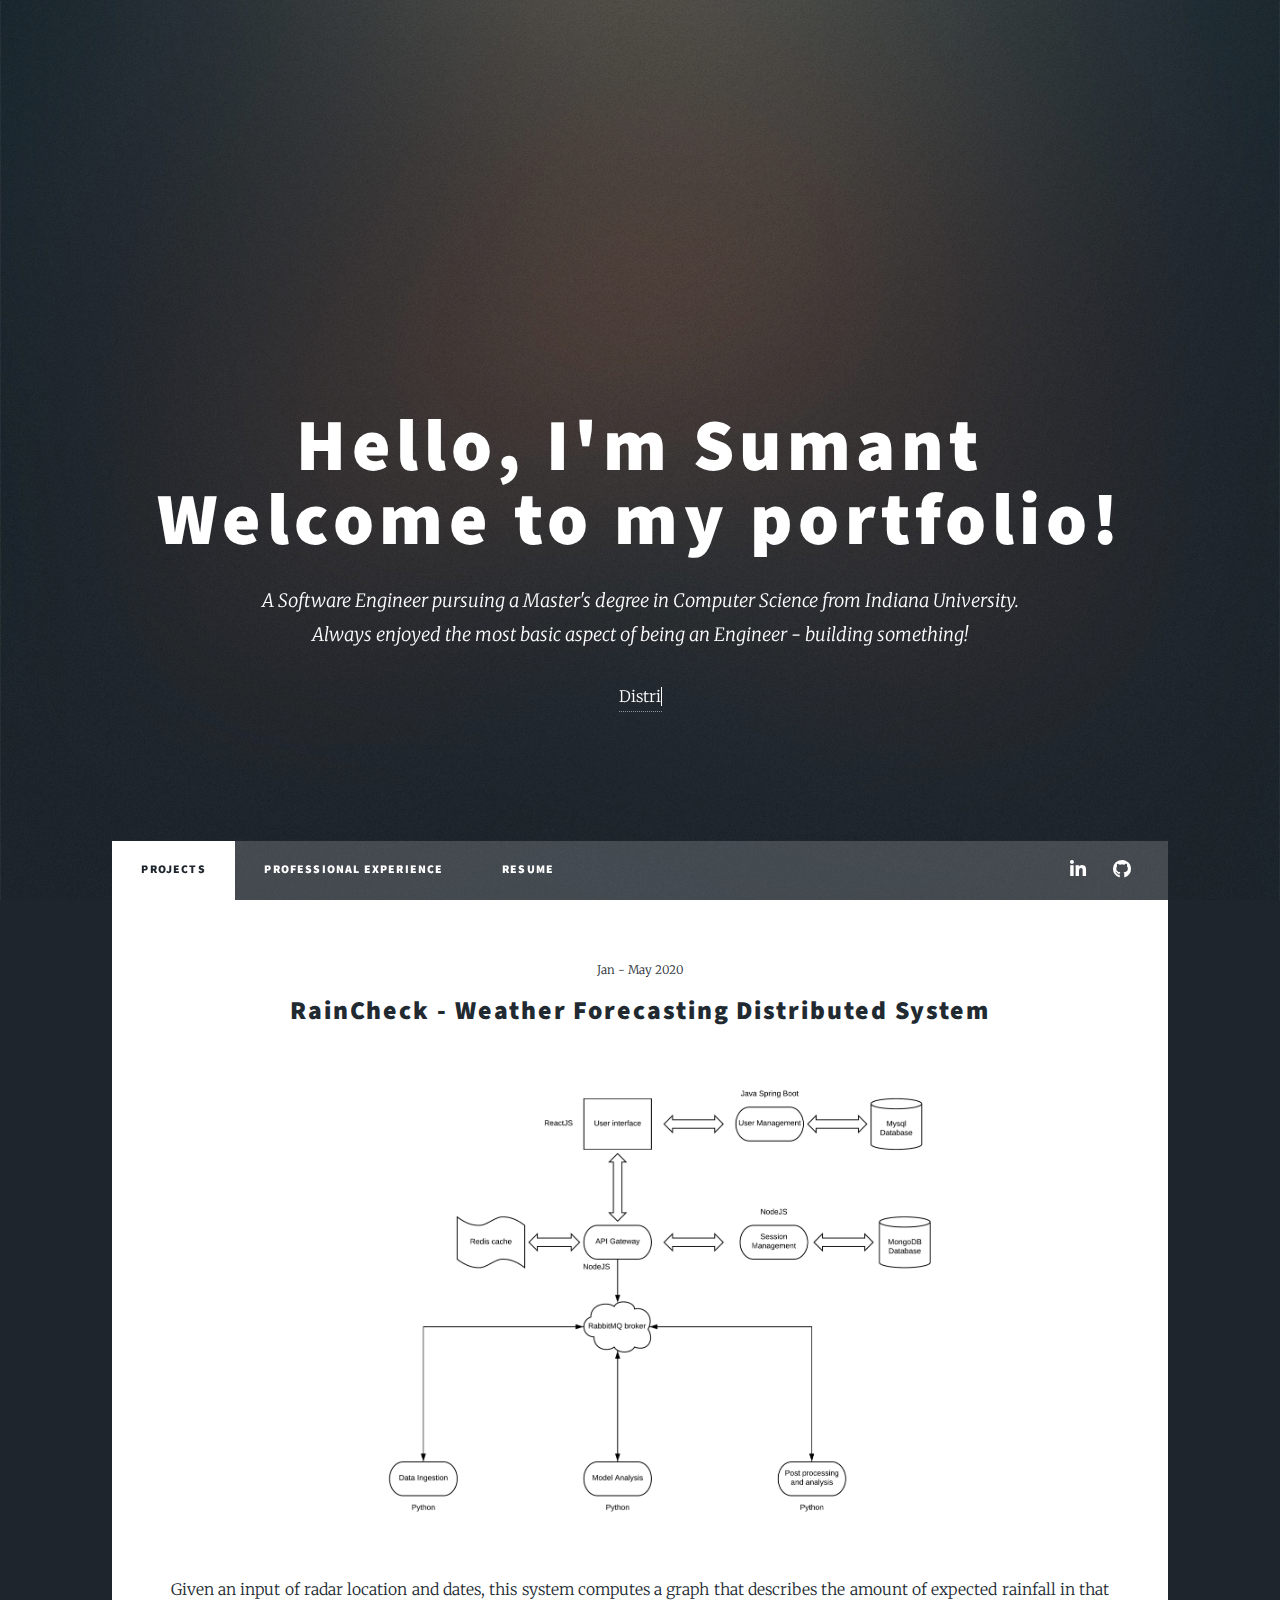
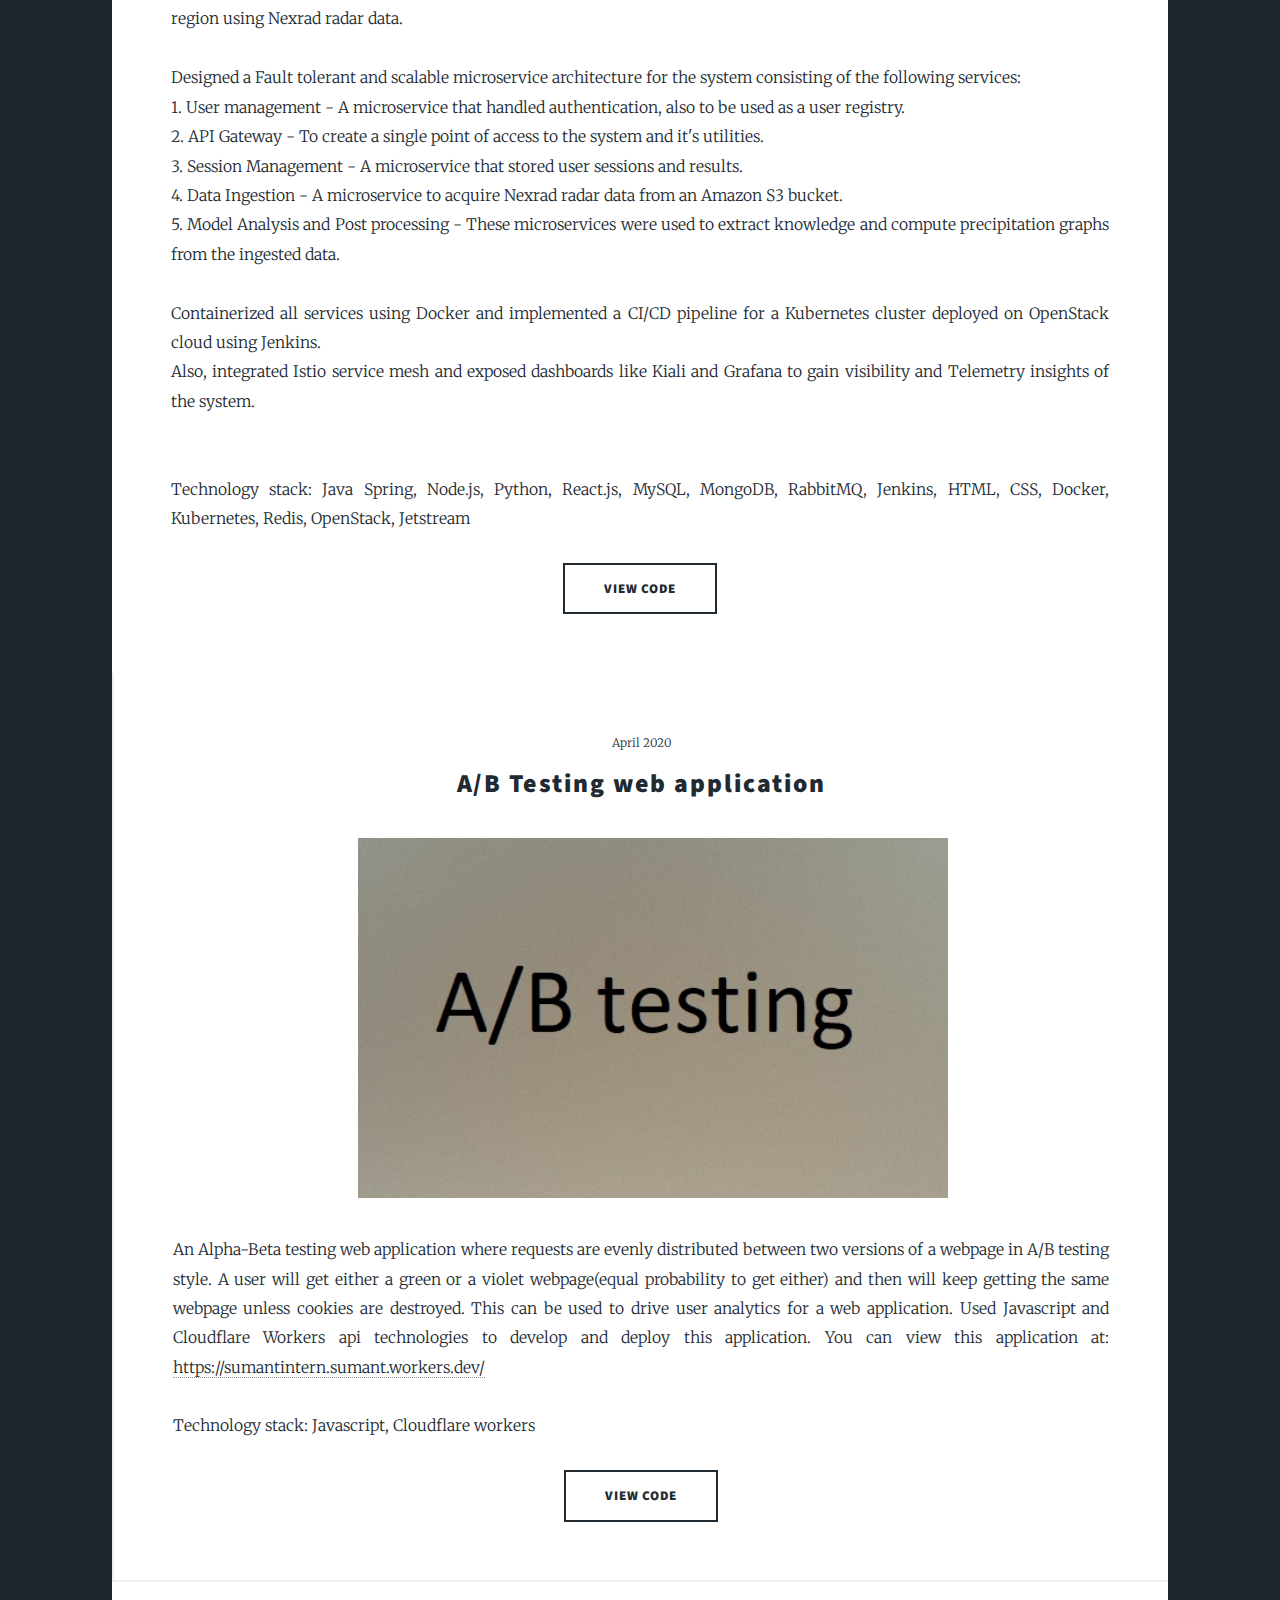
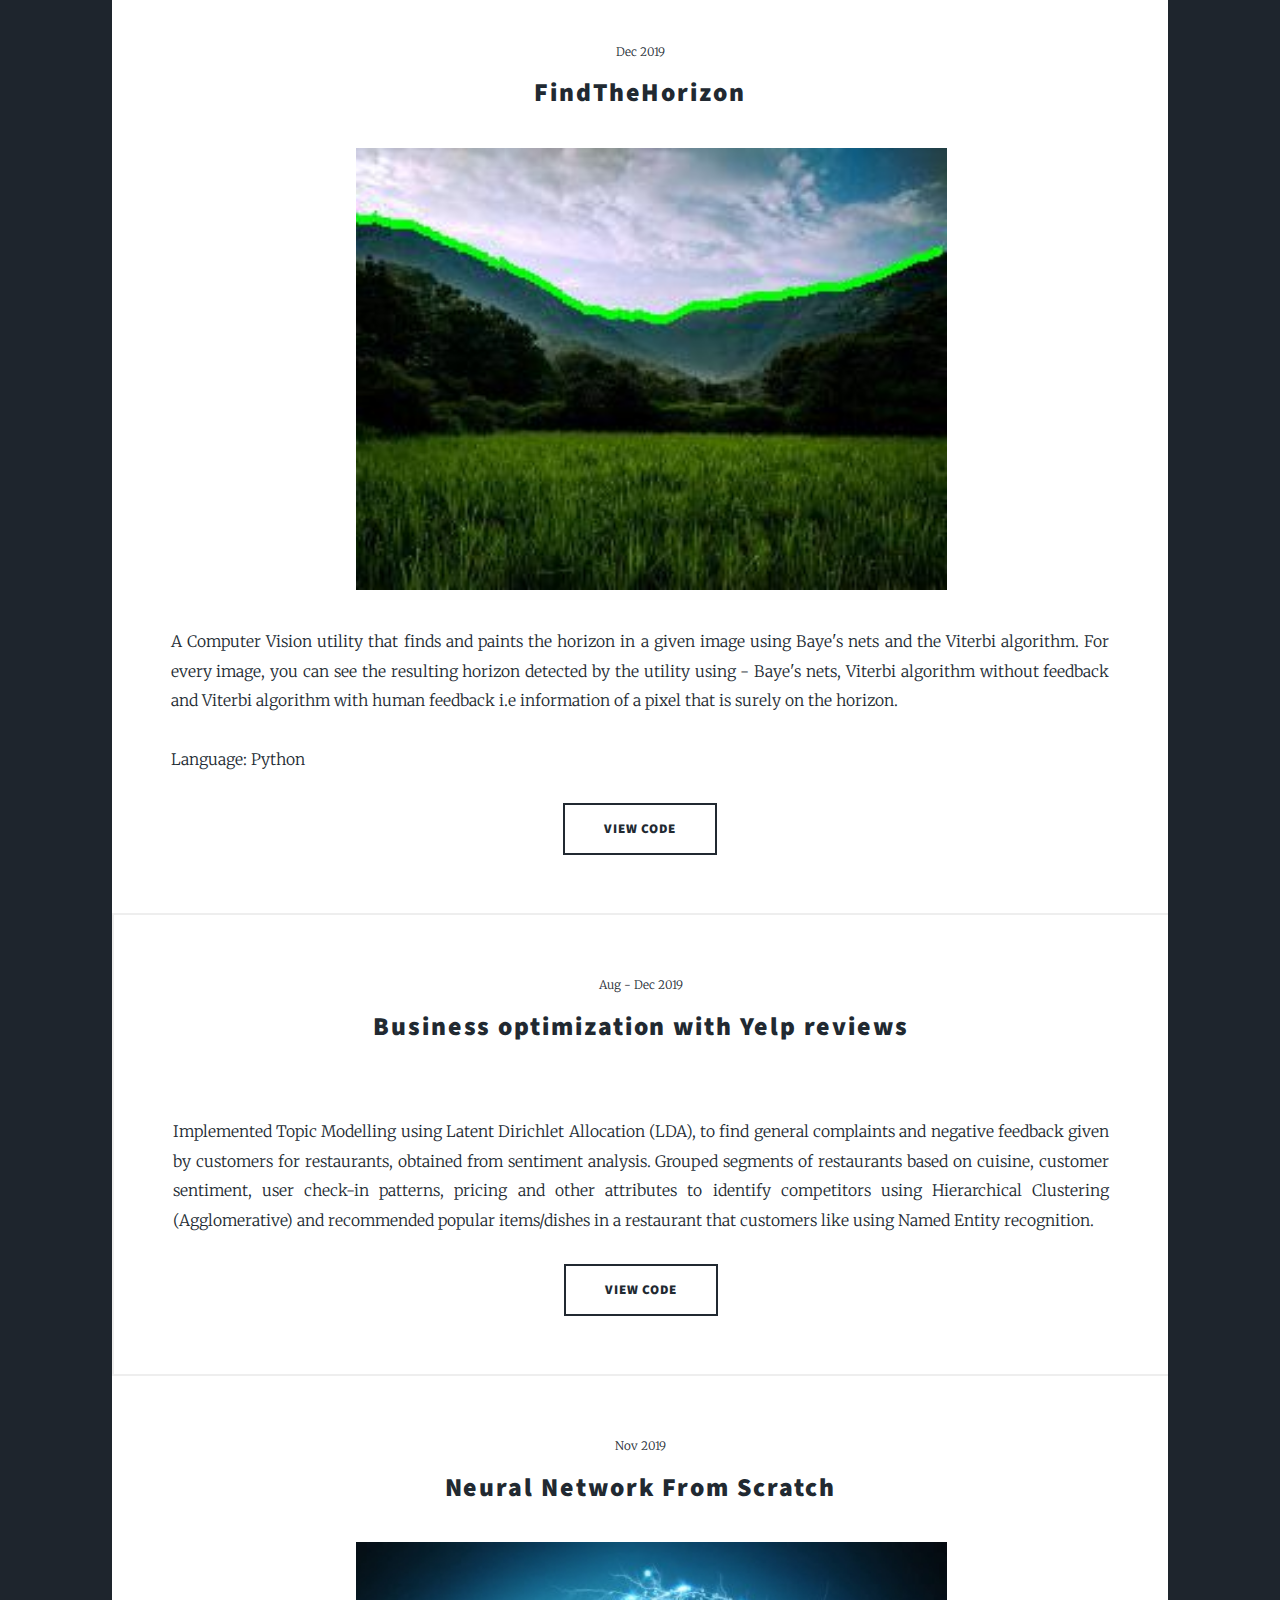
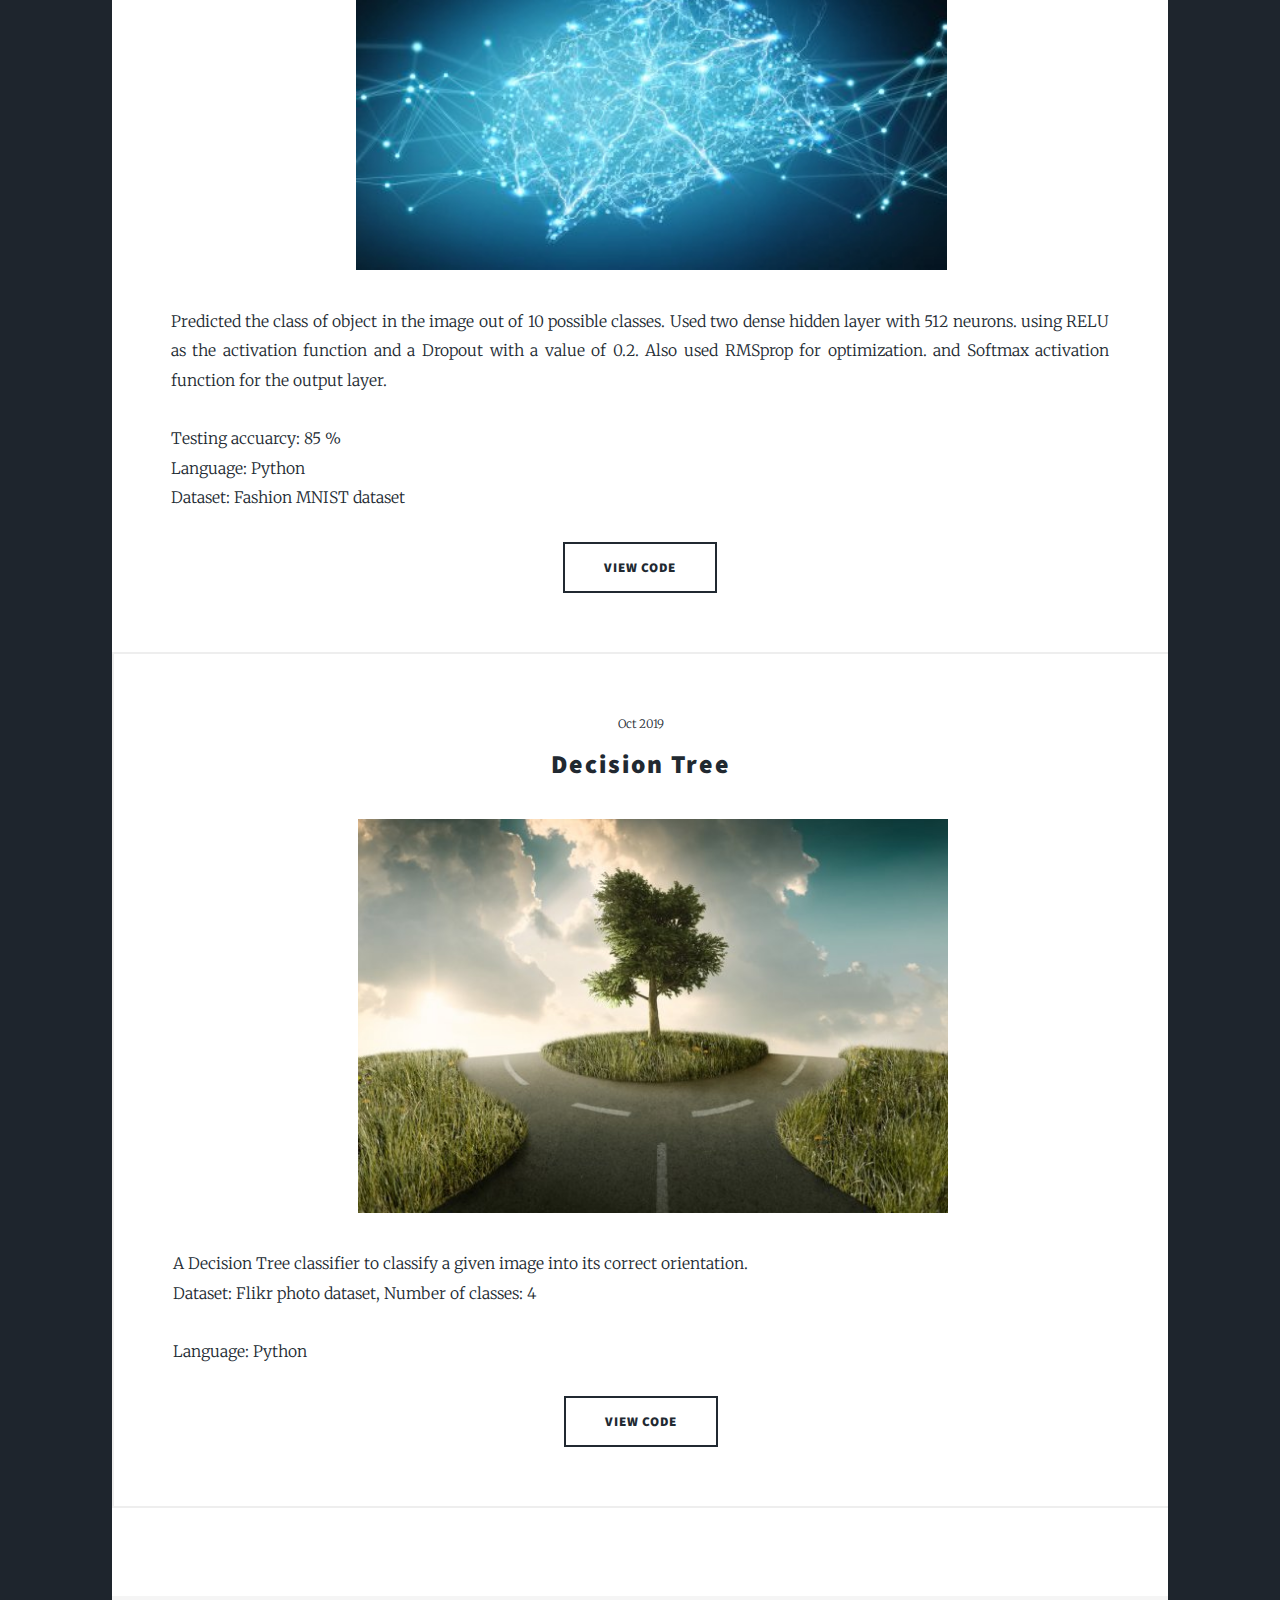
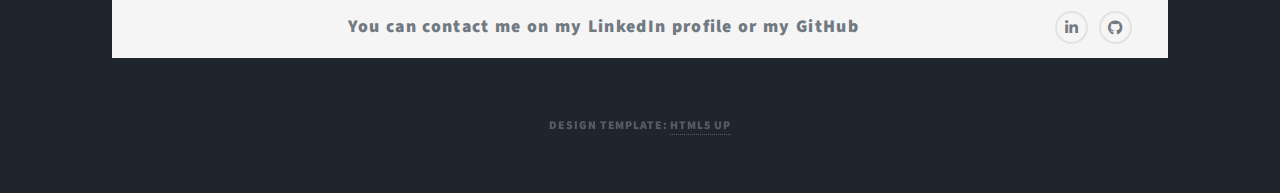
==== commit 735562cf: "Minor changes with design and layout" ====
--- a/index.html
+++ b/index.html
@@ -76,7 +76,7 @@
 				<!-- Intro -->
 					<div id="intro">
 						<div class="dp">
-							<img class="" src="./images/dp2.jpg">
+							<img class="" src="./images/dp3.jpg">
 						</div>
 						<h1>Hello, I'm Sumant<br>
 							Welcome to my portfolio!</h1>
--- a/assets/css/main.css
+++ b/assets/css/main.css
@@ -3303,7 +3303,10 @@
 	}
 
 	.dp img {
-		margin-top: -10px;
+		margin-top: -193px;
+		margin-left: -236px;
+		height: 350%;
+		width: 350%;
 	}
 
 /* Intro */
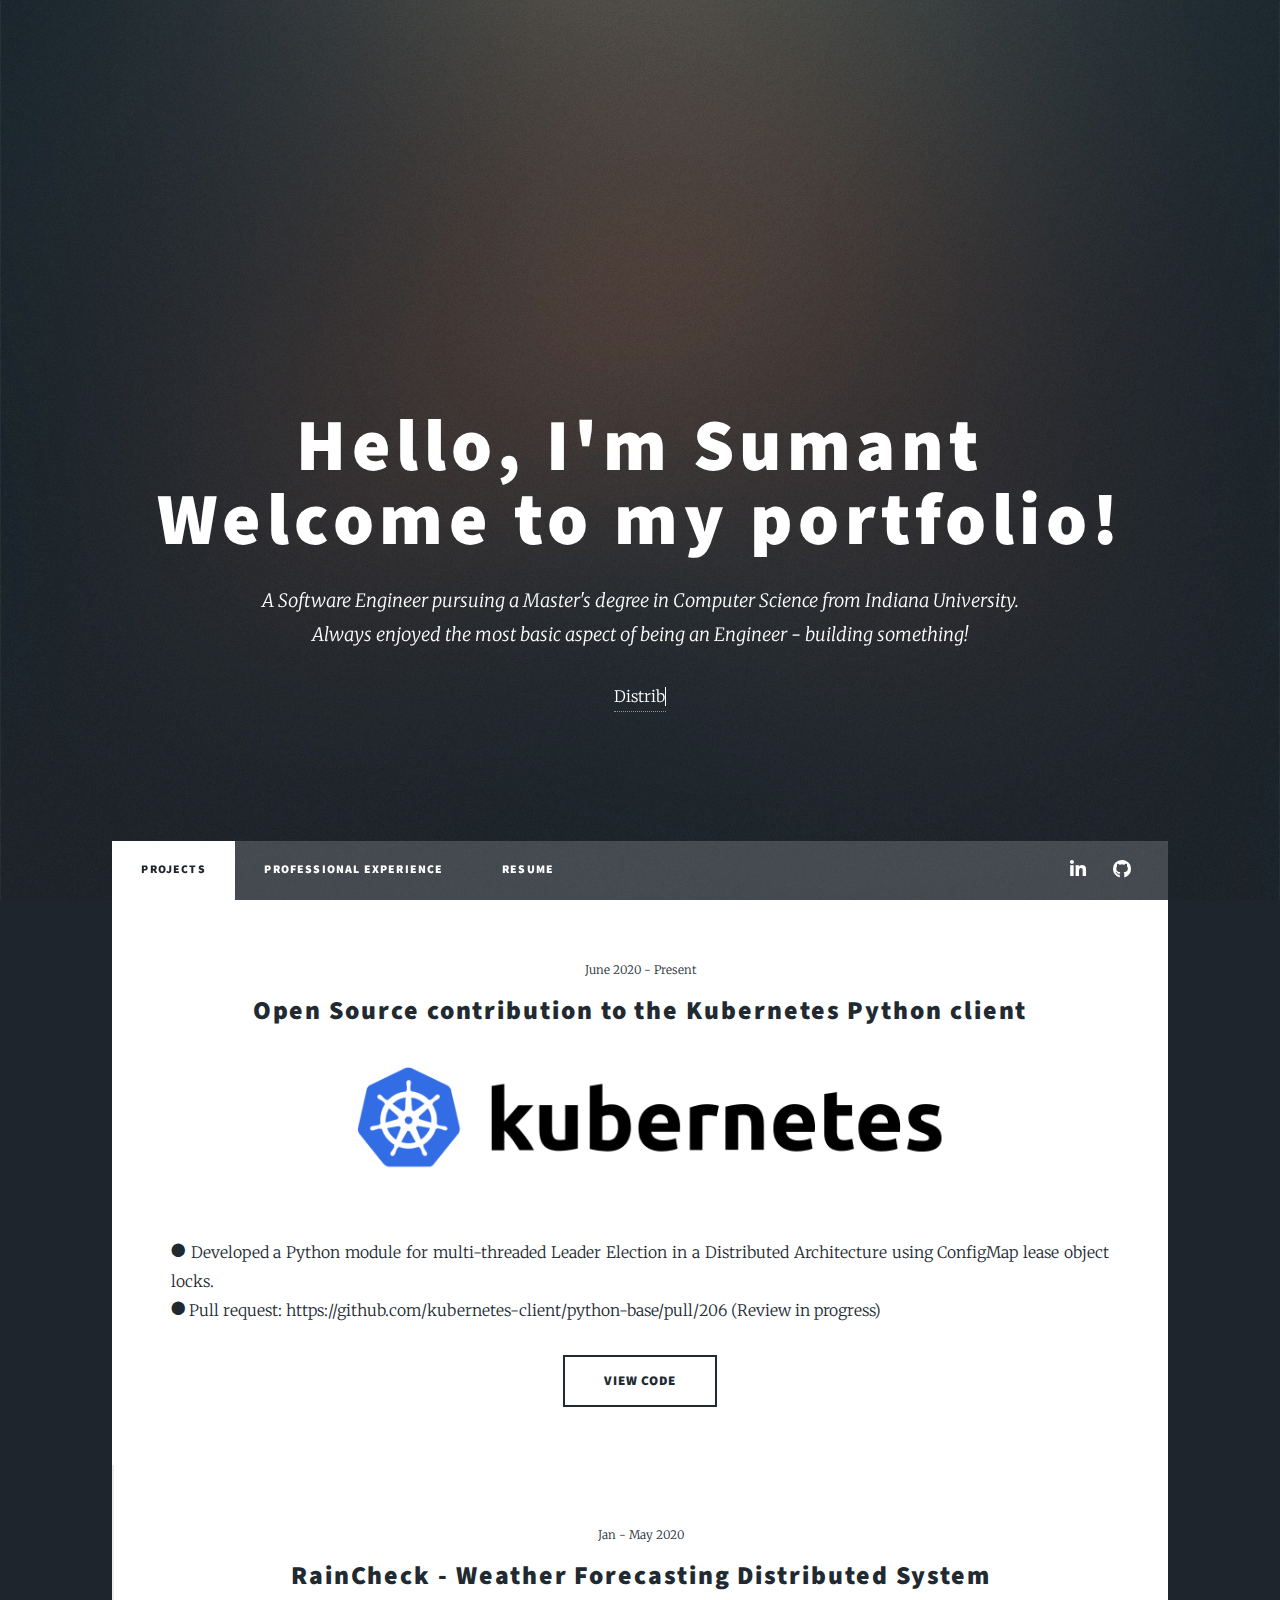
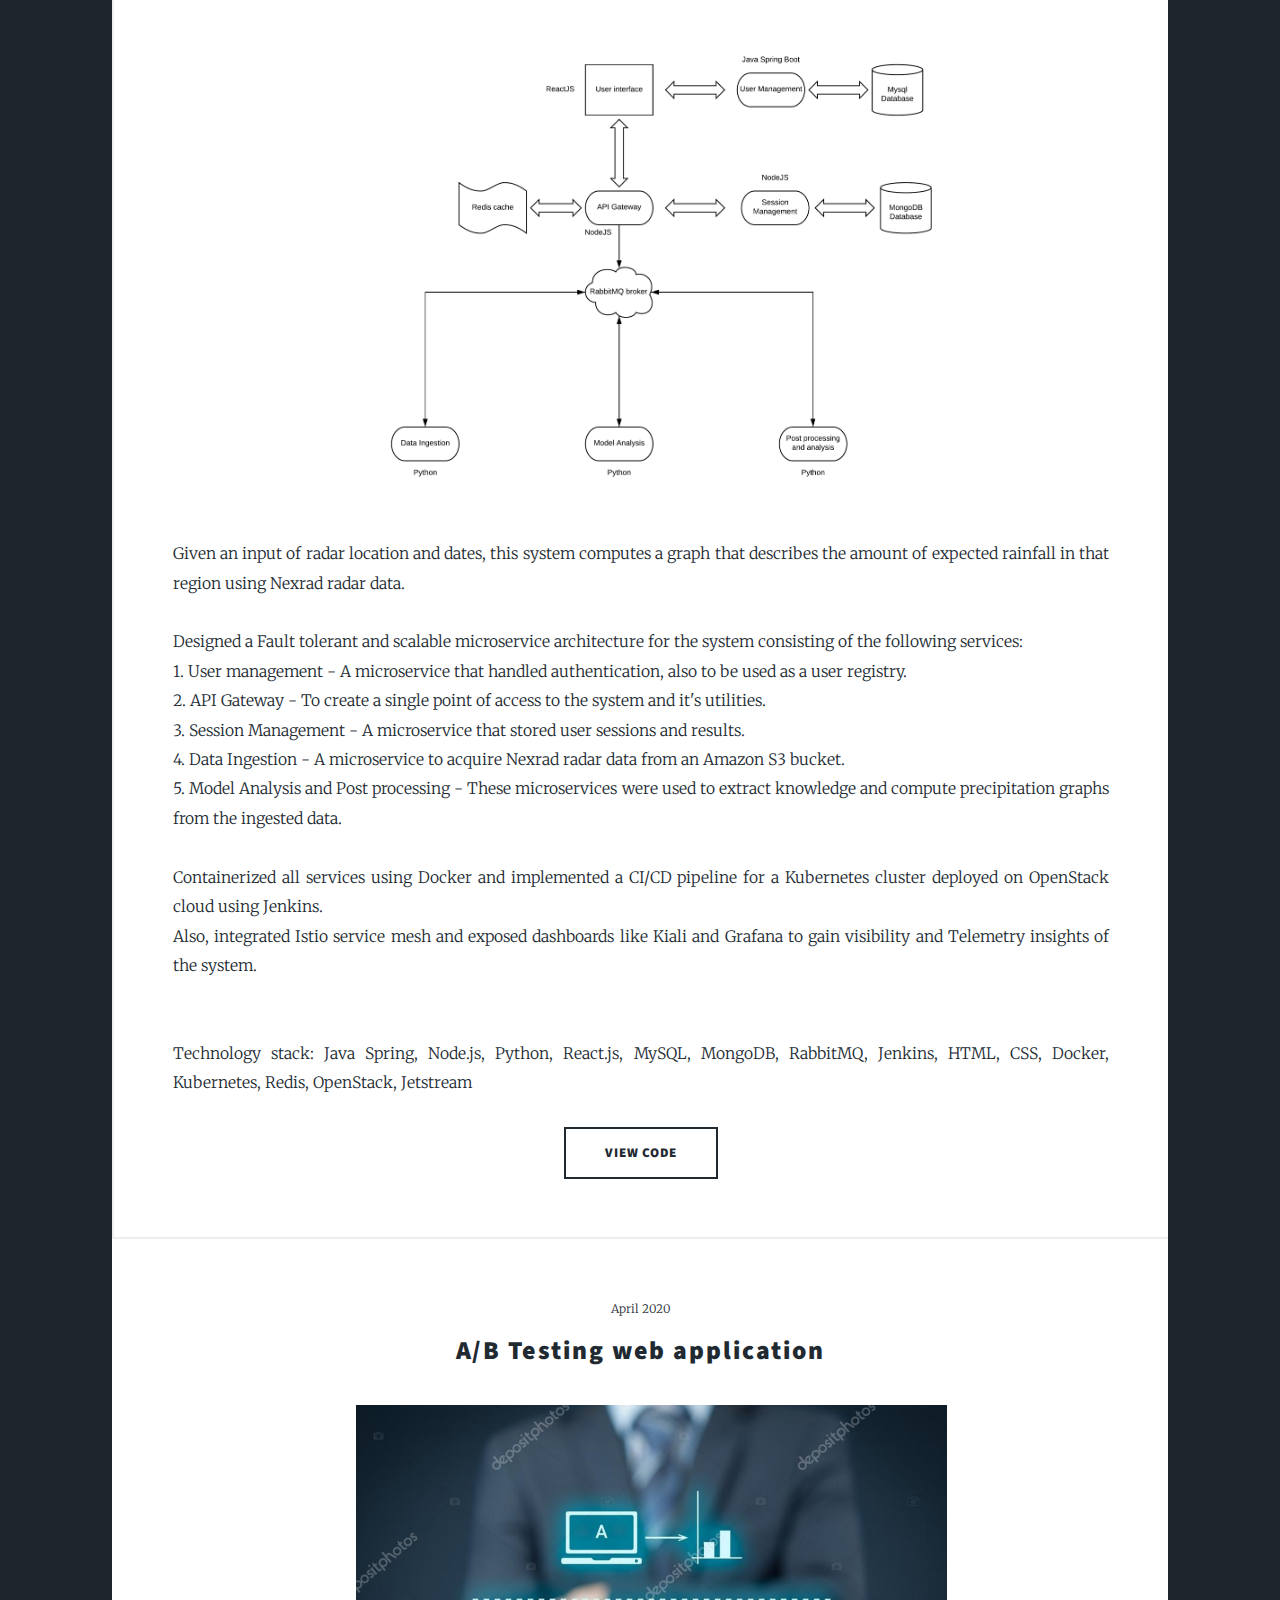
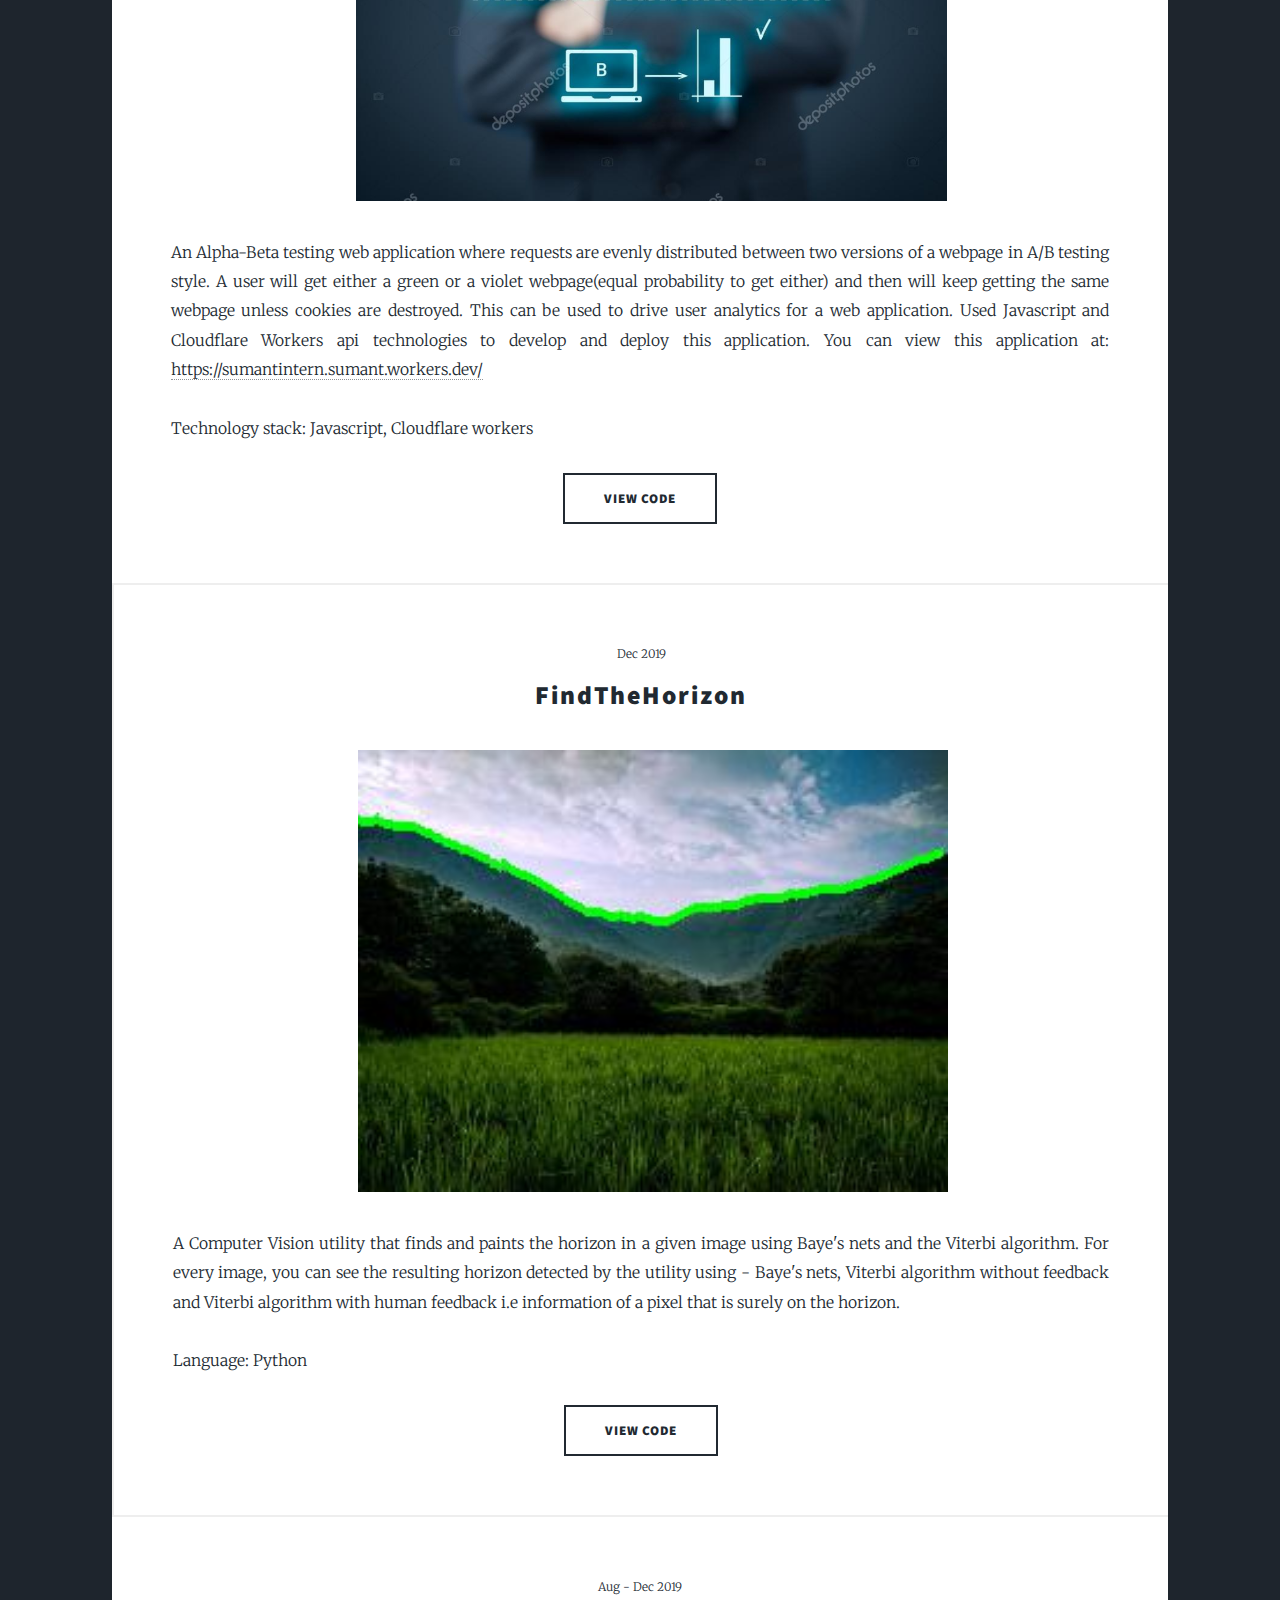
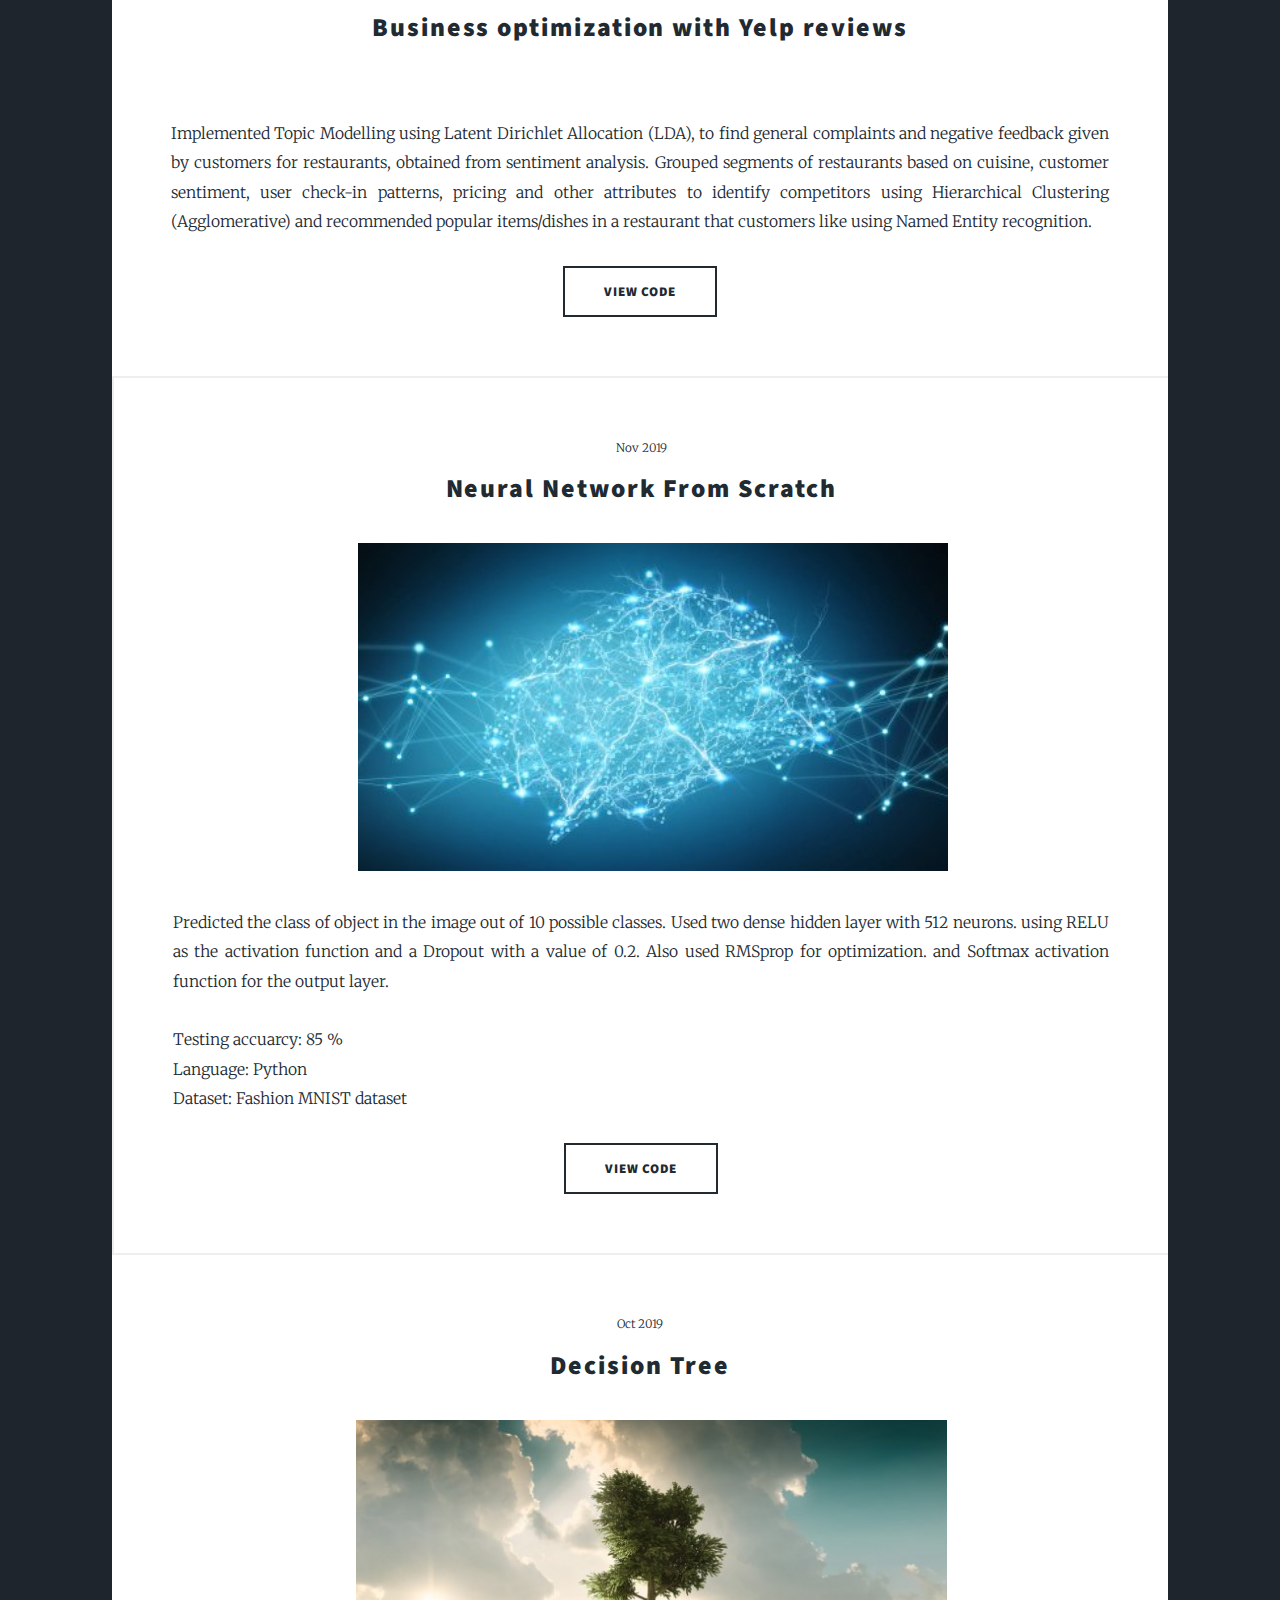
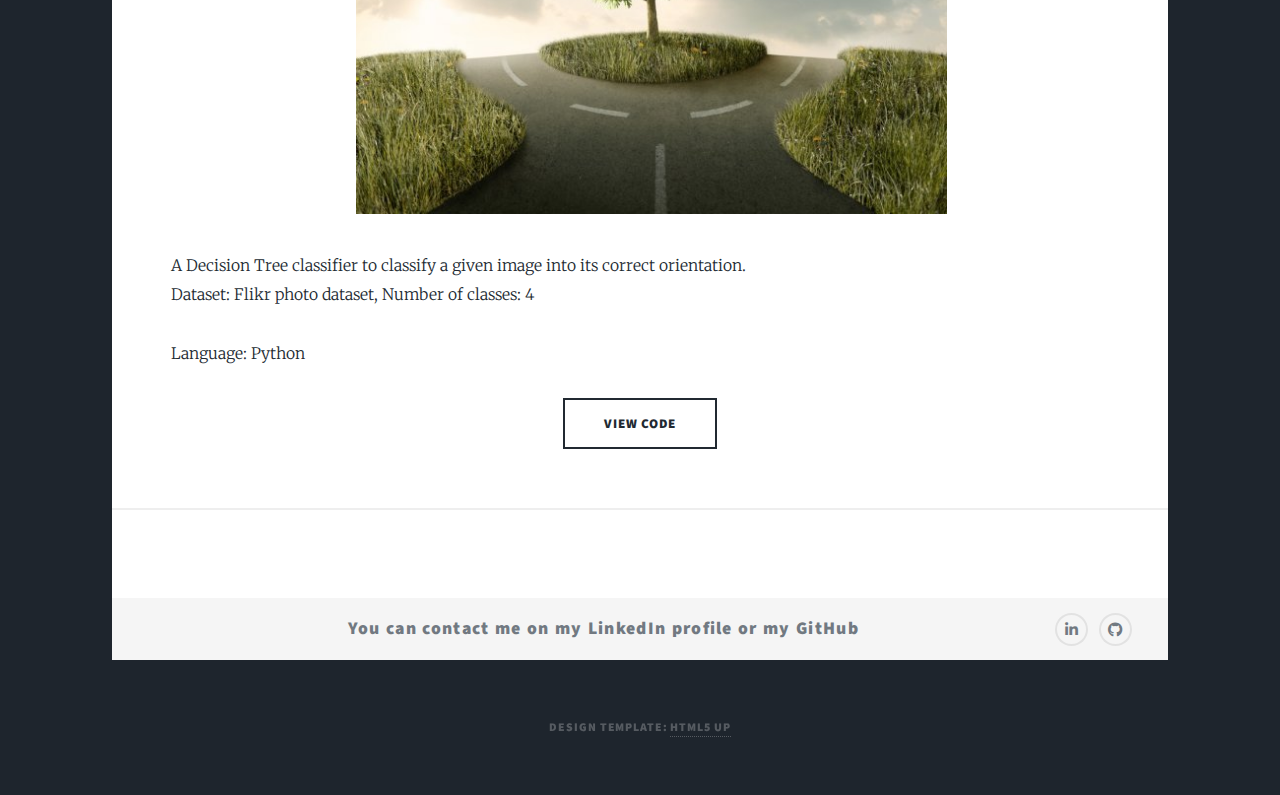
==== commit 9ce2b43e: "Changed experience for Atreya Innovations" ====
--- a/index.html
+++ b/index.html
@@ -95,7 +95,7 @@
 						<ul class="links">
 							<li class="active"><a href="index.html">Projects</a></li>
 							<li><a href="generic.html">Professional Experience</a></li>
-							<li><a href="./Resume/Resume.pdf">Resume</a></li>
+							<li><a href="./Resume.pdf">Resume</a></li>
 						</ul>
 						<ul class="icons">
 							<li><a href="https://www.linkedin.com/in/sumantgaopande/" class="icon brands fa-linkedin-in"><span class="label">LinkedIn</span></a></li>
@@ -125,6 +125,22 @@
 							<section class="posts">
 								<article>
 									<header>
+										<span class="date">June 2020 - Present</span>
+										<h2><a href="https://github.com/Invictus17/python-base/tree/master/leaderelection">Open Source contribution to the Kubernetes Python client<br/></a></h2>
+									</header>
+									<a class="image fit"><img src="images/Kubernetes_logo.PNG" alt="" /></a>
+									<br>
+									<p>
+										● Developed a Python module for multi-threaded Leader Election in a Distributed Architecture using ConfigMap lease object locks.<br>
+
+										● Pull request: https://github.com/kubernetes-client/python-base/pull/206 (Review in progress)
+									</p>
+									<ul class="actions special">
+										<li><a href="https://github.com/Invictus17/python-base/tree/master/leaderelection" class="button large">View Code</a></li>
+									</ul>
+								</article>
+								<article>
+									<header>
 										<span class="date">Jan - May 2020</span>
 										<h2><a href="https://github.com/Invictus17/RainCheck">RainCheck - Weather Forecasting Distributed System<br/></a></h2>
 									</header>
@@ -153,7 +169,7 @@
 										<span class="date">April 2020</span>
 										<h2><a href="https://github.com/Invictus17/A-B-TestingWebApp">A/B Testing web application<br/></a></h2>
 									</header>
-									<a class="image fit"><img src="images/pic02.jpg" alt="" /></a>
+									<a class="image fit"><img src="images/AB.PNG" alt="" /></a>
 									<p>
 
 										An Alpha-Beta testing web application where requests are evenly distributed between two versions of a webpage in A/B testing style. A user will get either a green or a violet webpage(equal probability to get either) and then will keep getting the same webpage unless cookies are destroyed. This can be used to drive user analytics for a web application.
@@ -288,4 +304,4 @@
 			<script src="assets/js/main.js"></script>
 
 	</body>
-</html>+</html>
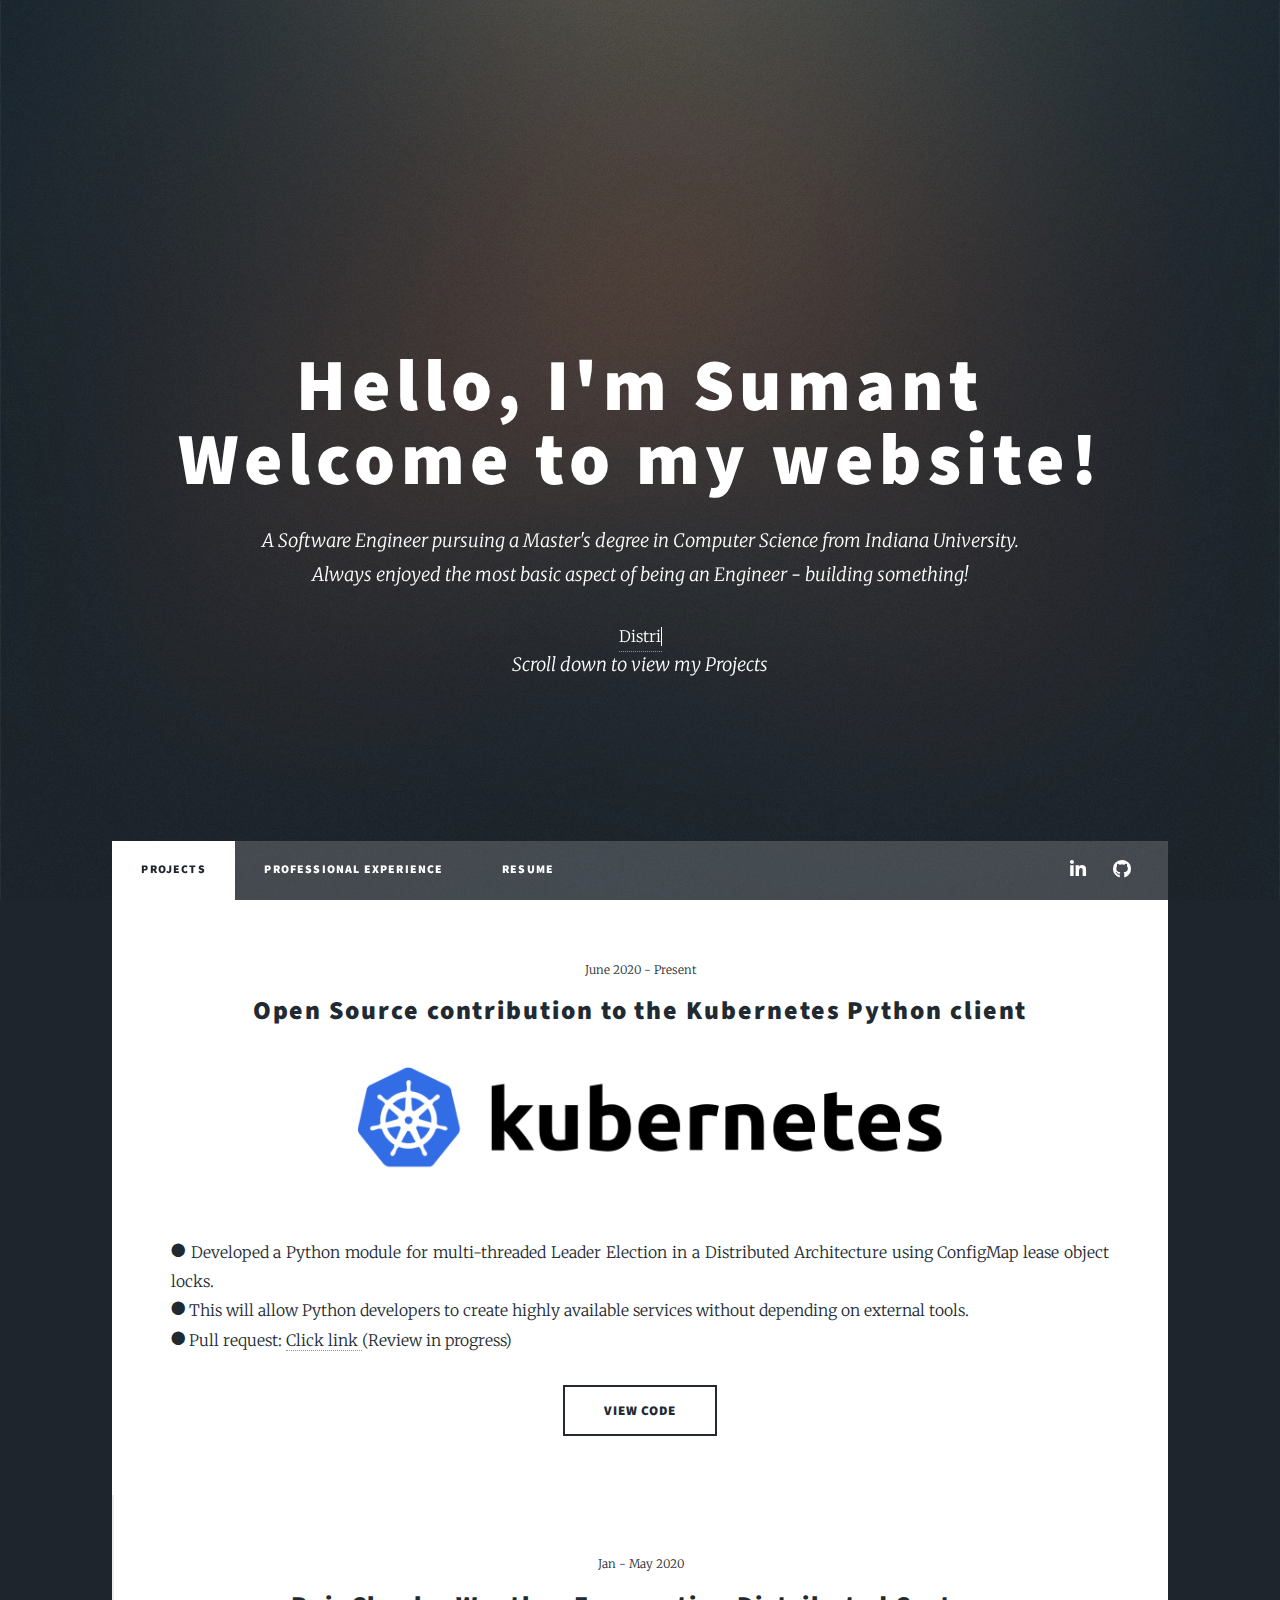
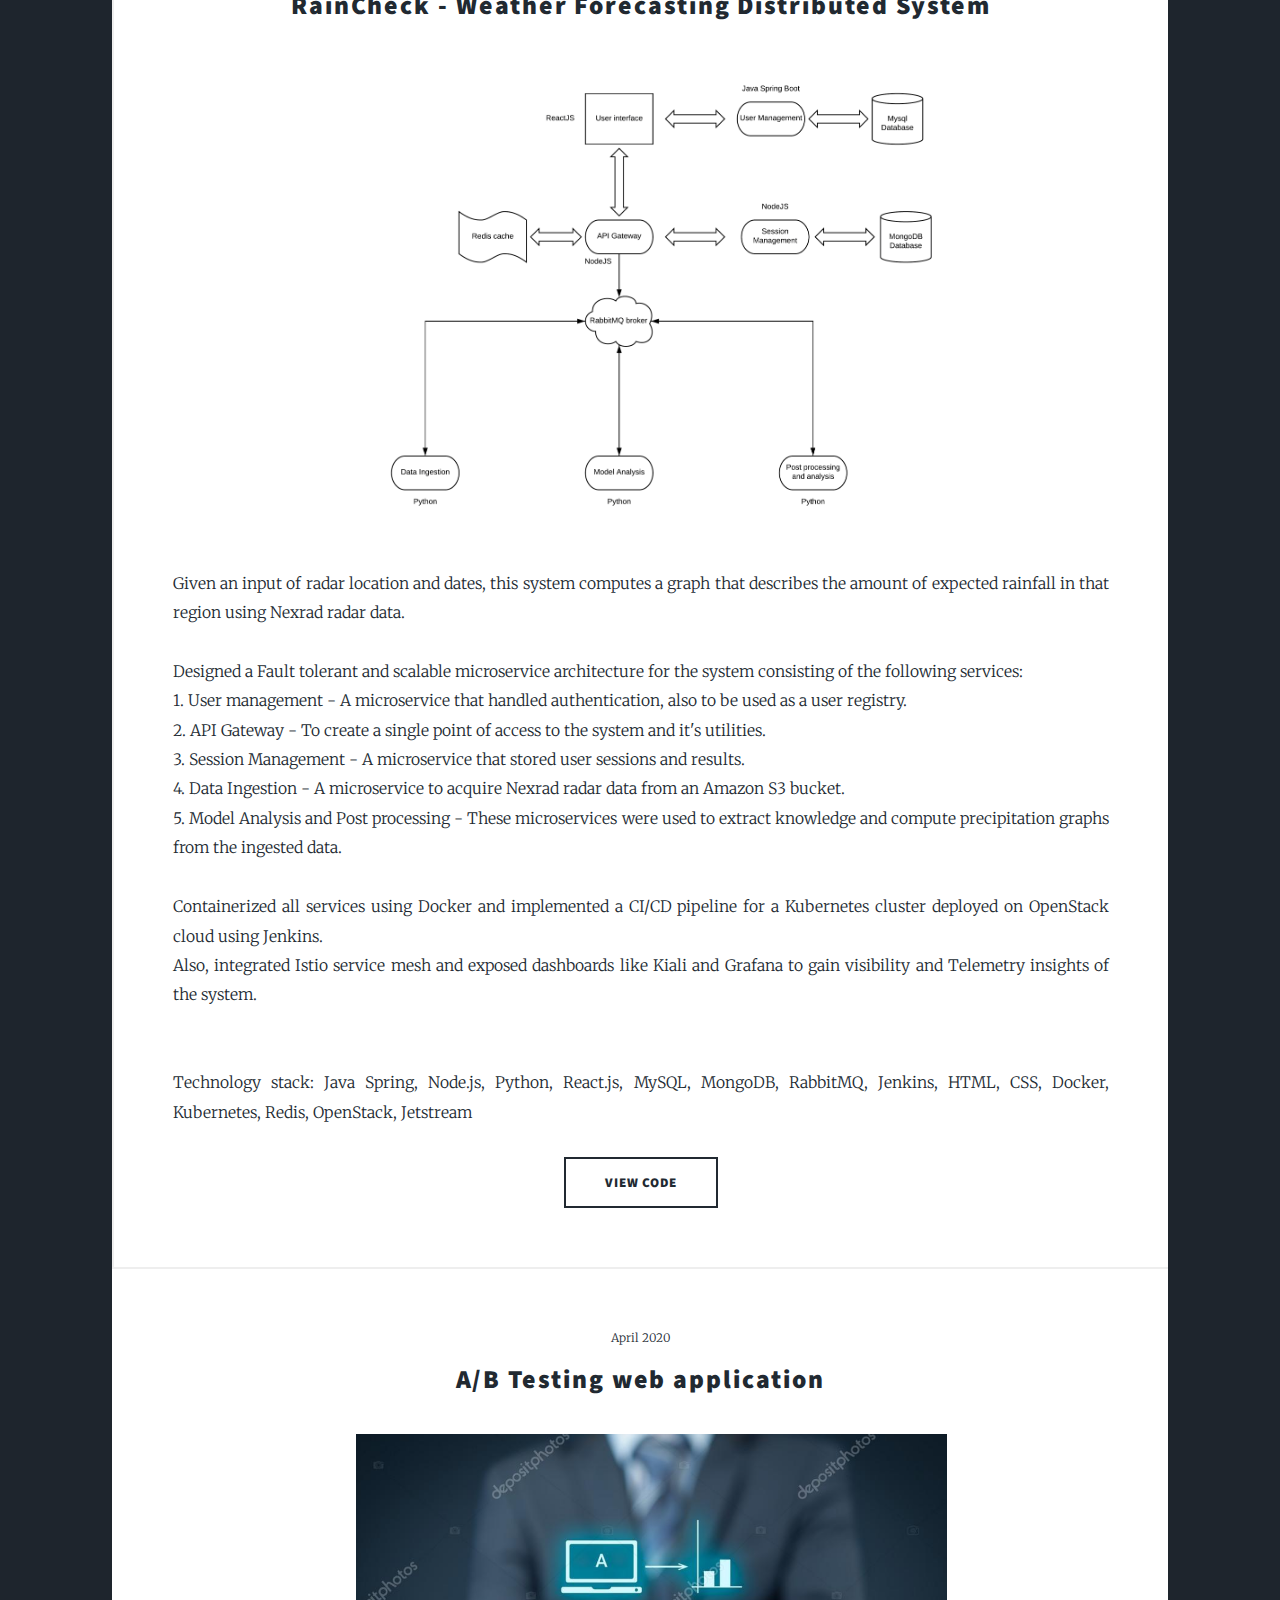
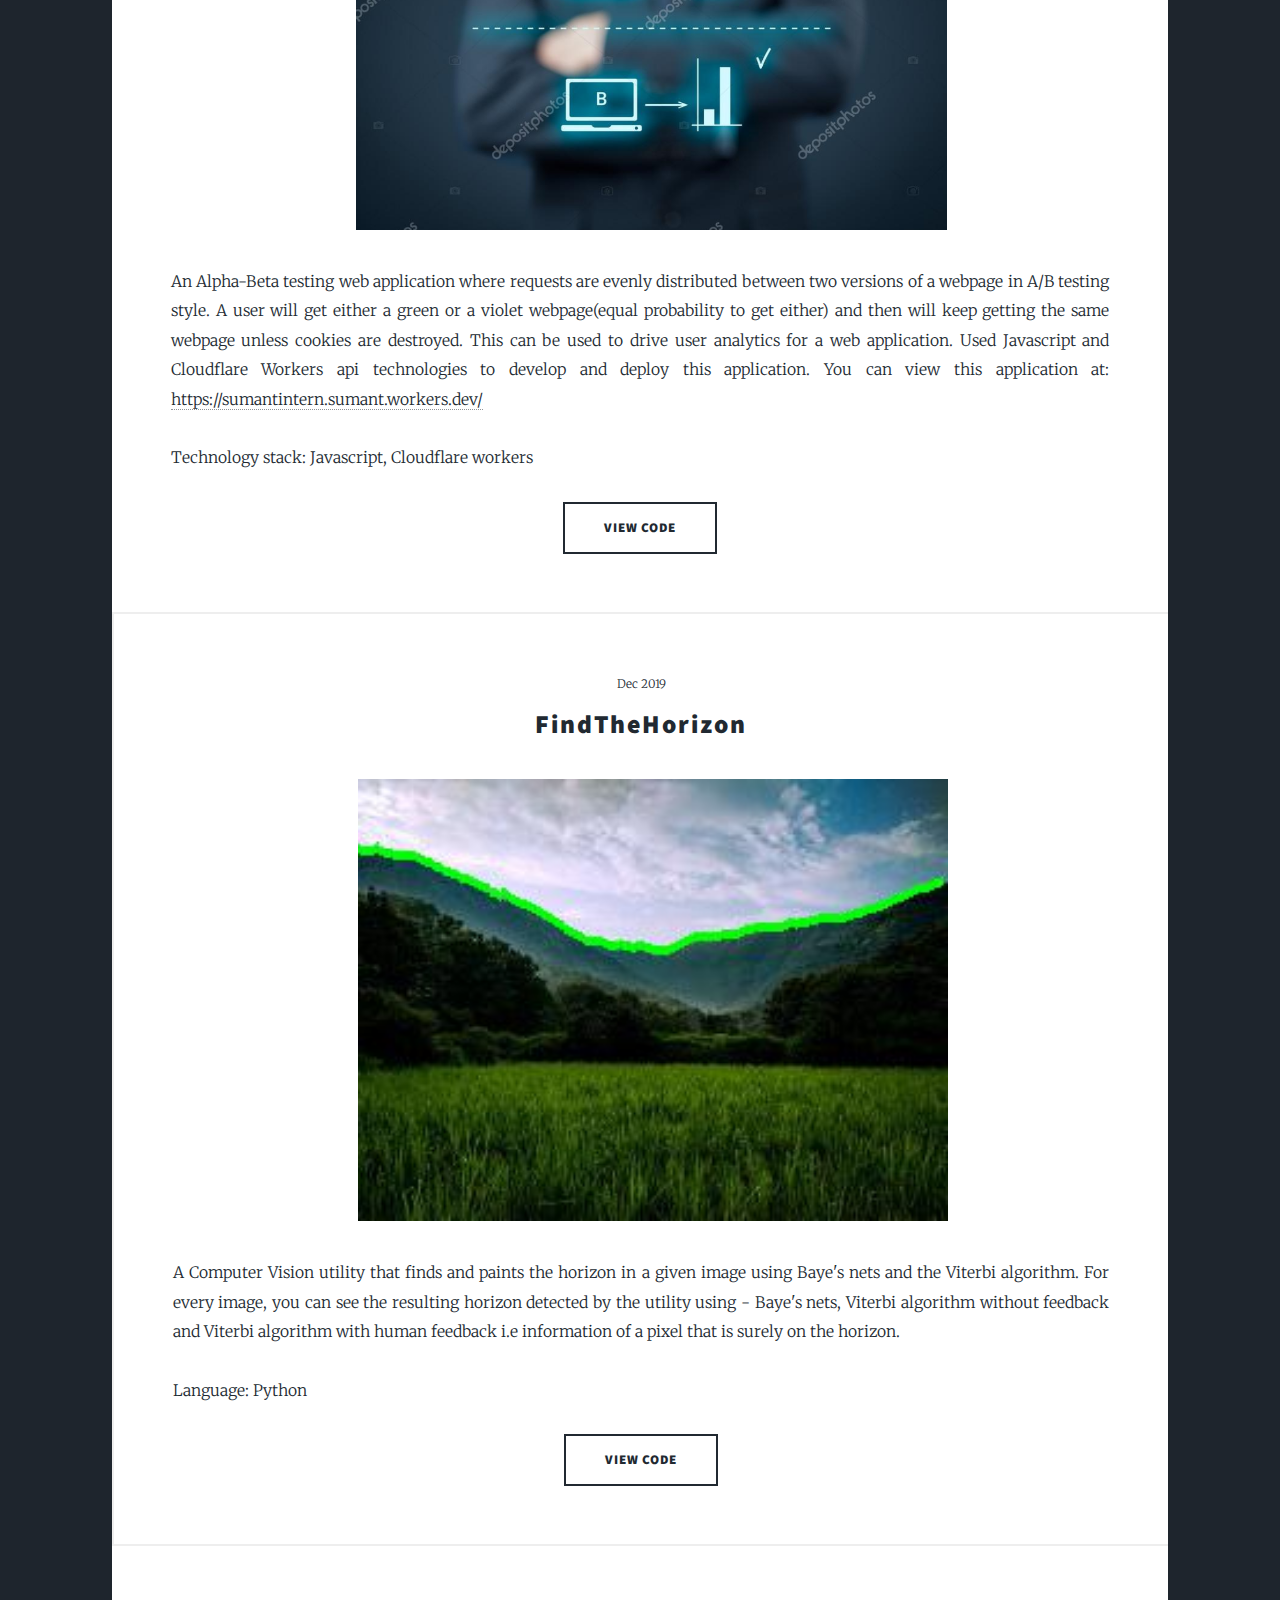
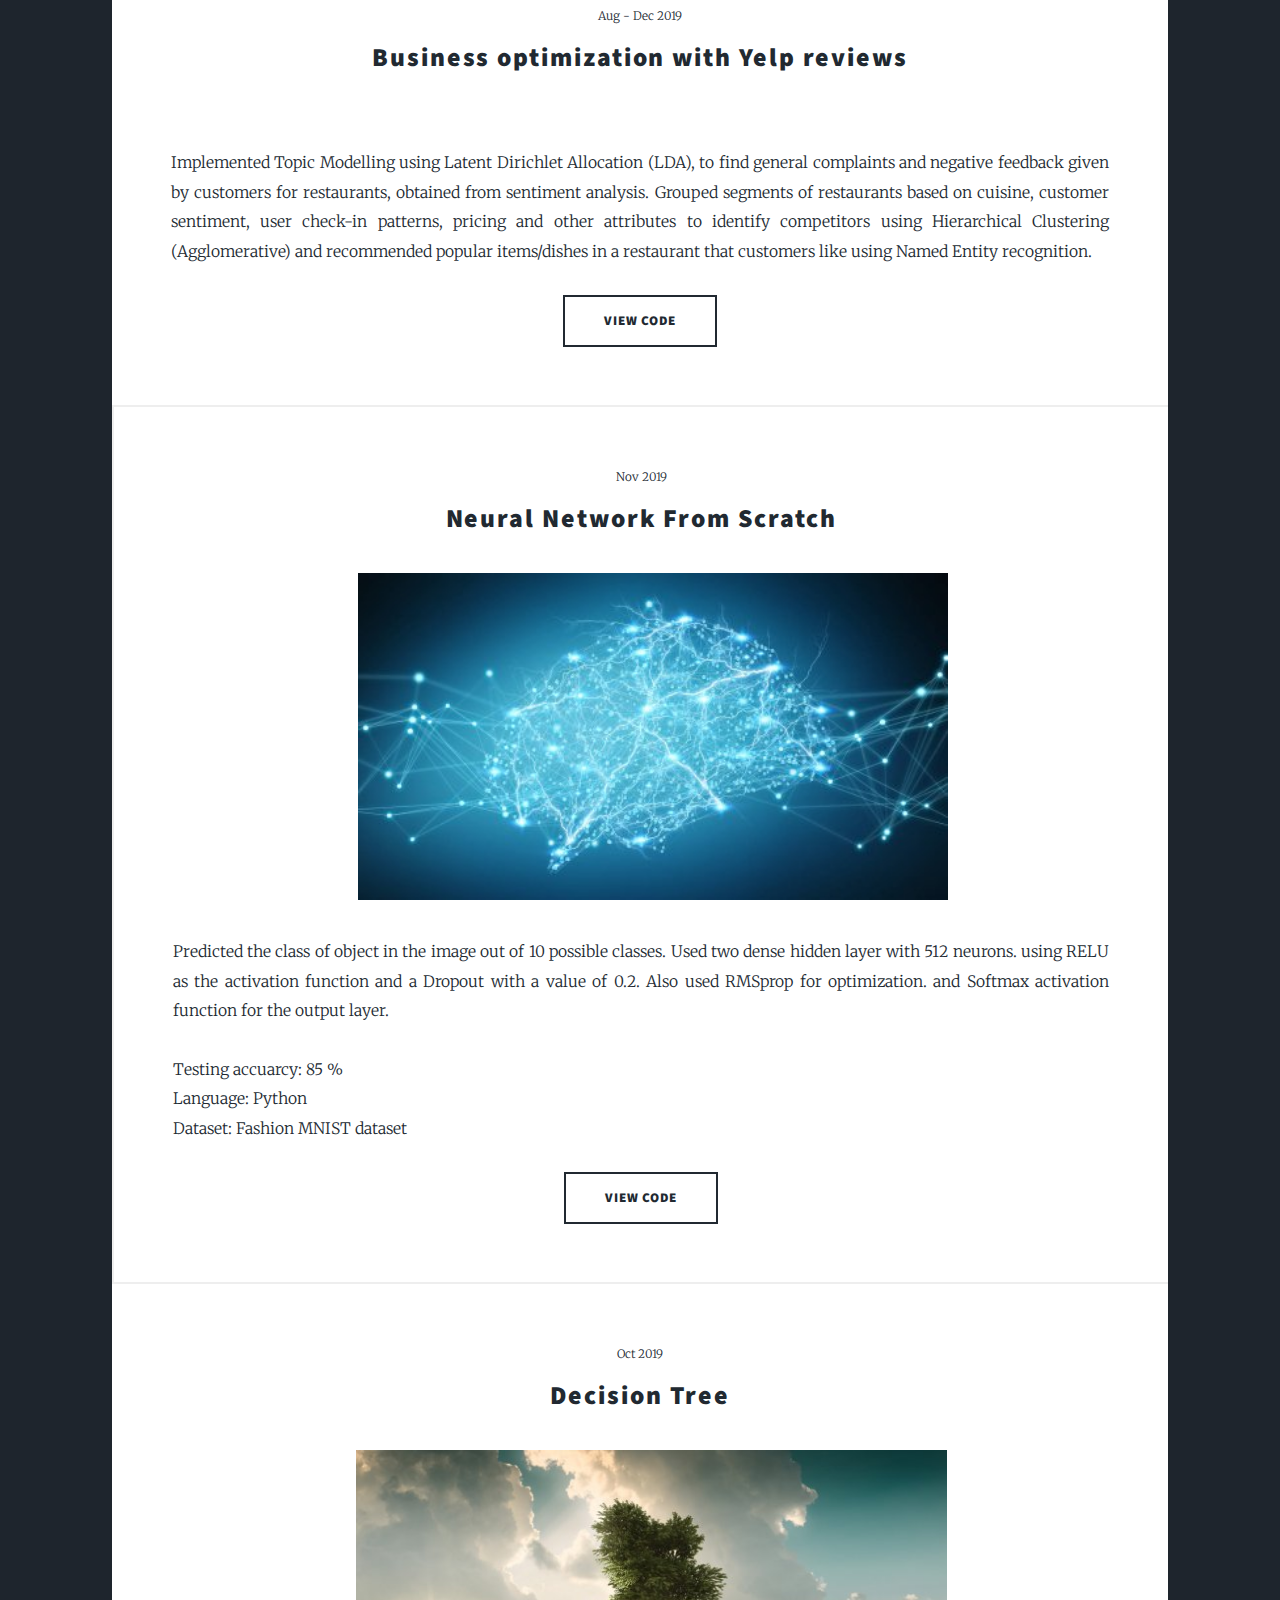
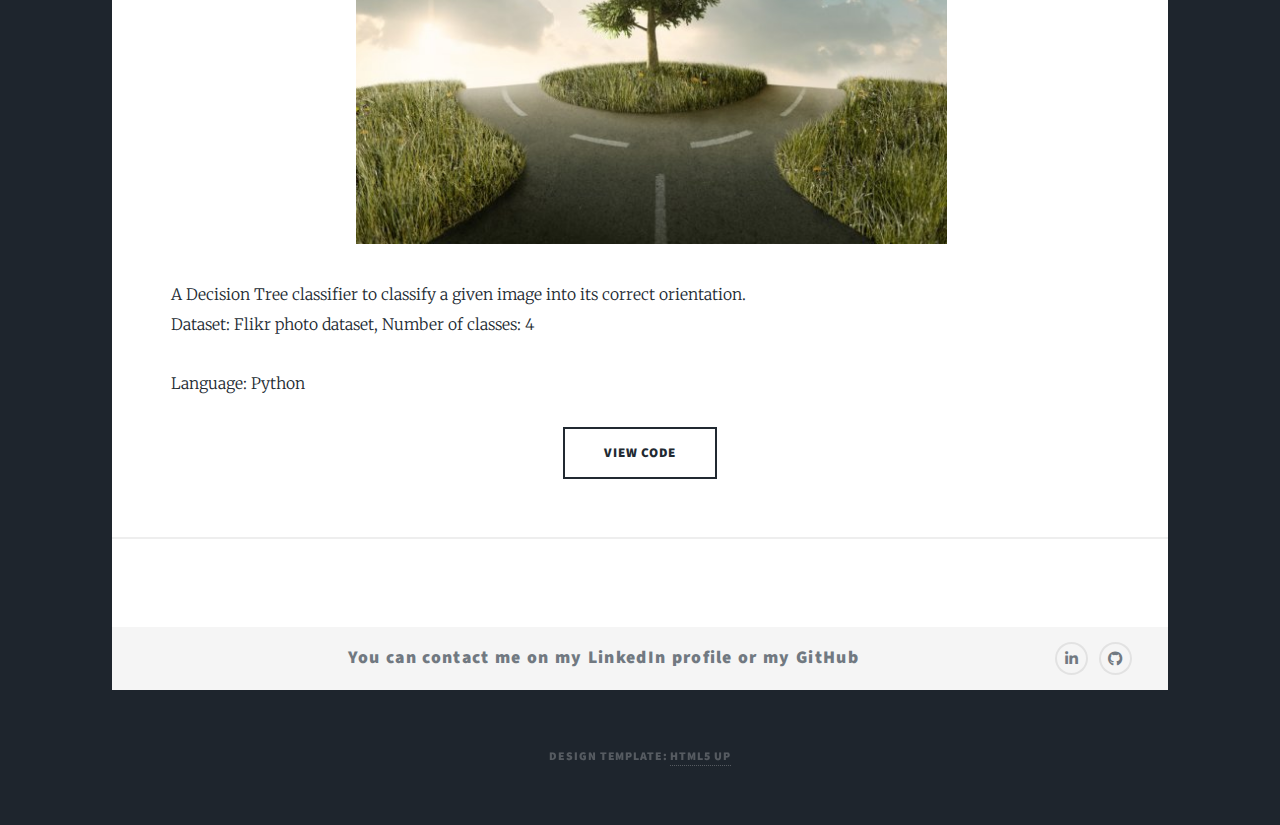
==== commit 51cdd992: "Project & Career changes" ====
--- a/index.html
+++ b/index.html
@@ -79,7 +79,7 @@
 							<img class="" src="./images/dp3.jpg">
 						</div>
 						<h1>Hello, I'm Sumant<br>
-							Welcome to my portfolio!</h1>
+							Welcome to my website!</h1>
 						<p>A Software Engineer pursuing a Master's degree in Computer Science from Indiana University.<br>
 							Always enjoyed the most basic aspect of being an Engineer - building something!</p>
 
@@ -87,6 +87,7 @@
 							<span class="wrap"></span>
 						</a>
 
+						<p>Scroll down to view my Projects  </p>
 					</div>
 
 
@@ -132,8 +133,8 @@
 									<br>
 									<p>
 										● Developed a Python module for multi-threaded Leader Election in a Distributed Architecture using ConfigMap lease object locks.<br>
-
-										● Pull request: https://github.com/kubernetes-client/python-base/pull/206 (Review in progress)
+										● This will allow Python developers to create highly available services without depending on external tools.<br>
+										● Pull request: <a href = "https://github.com/kubernetes-client/python-base/pull/206">Click link </a> (Review in progress)
 									</p>
 									<ul class="actions special">
 										<li><a href="https://github.com/Invictus17/python-base/tree/master/leaderelection" class="button large">View Code</a></li>
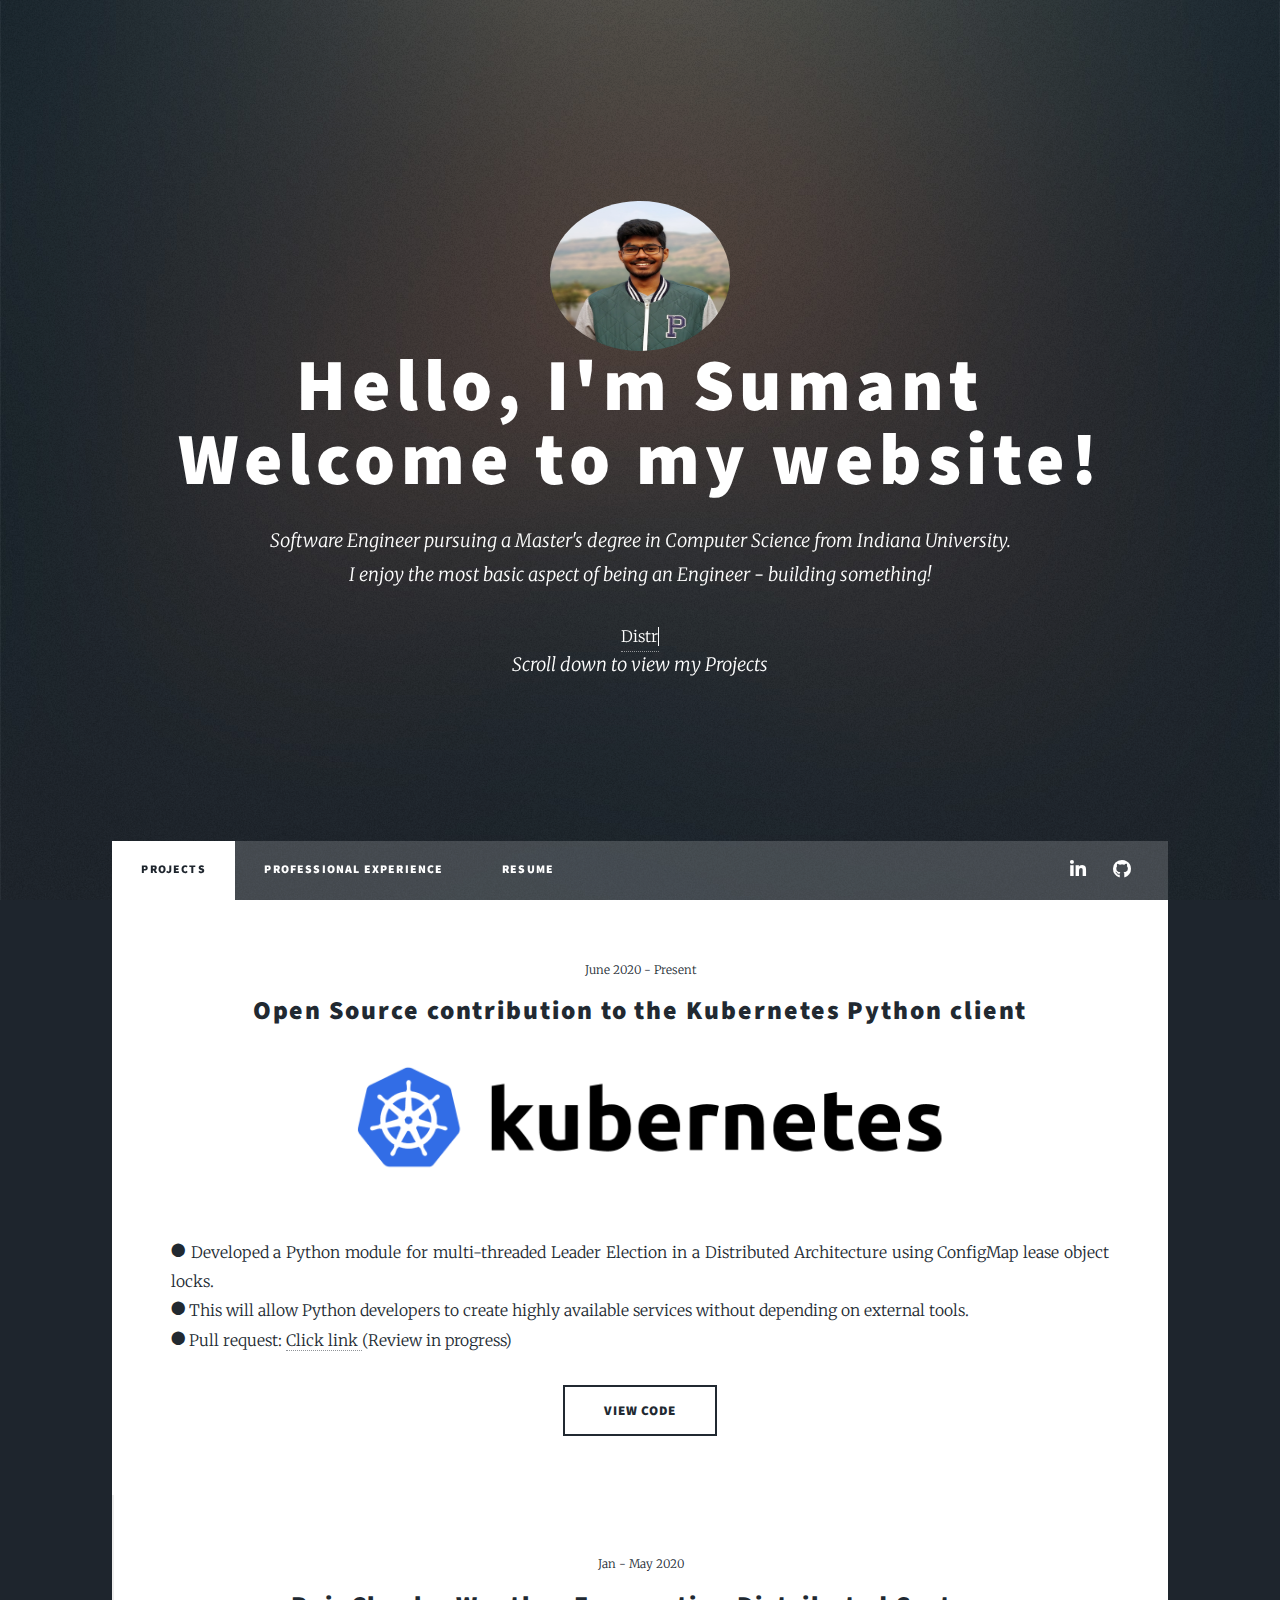
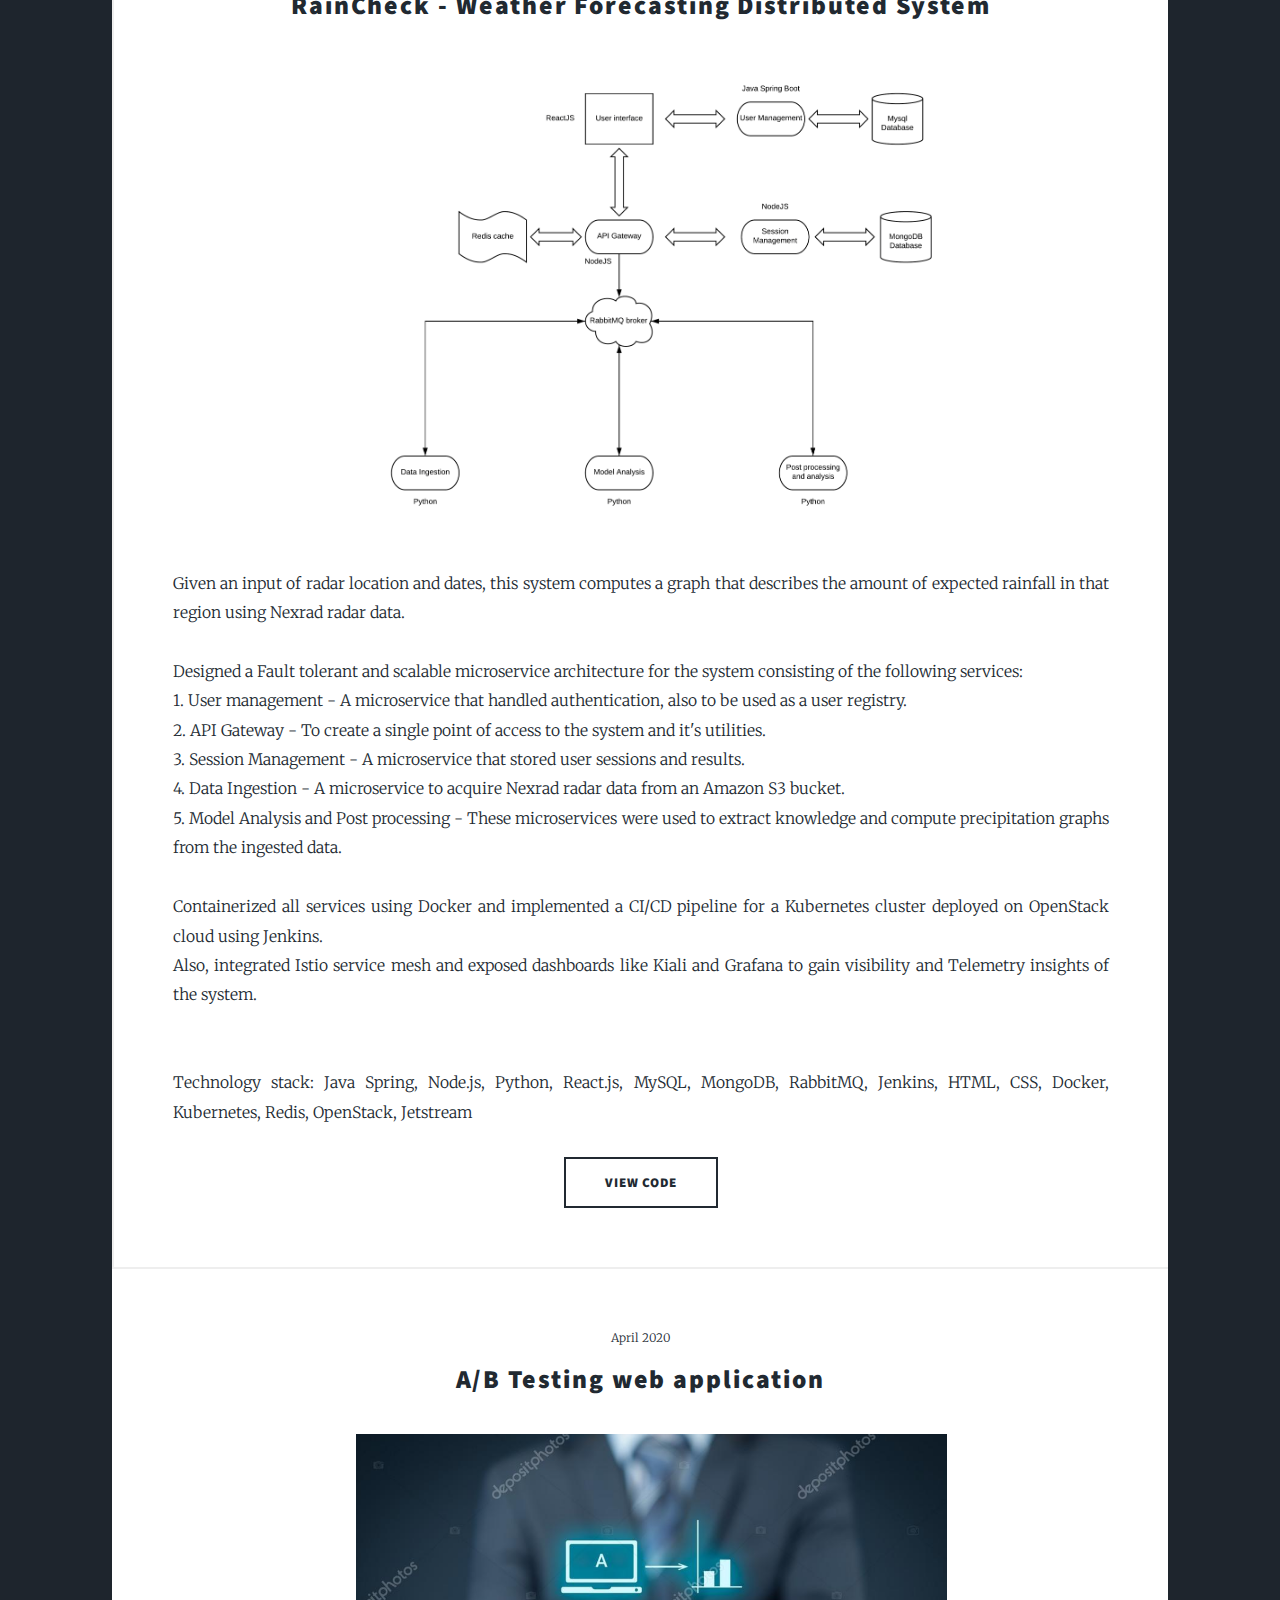
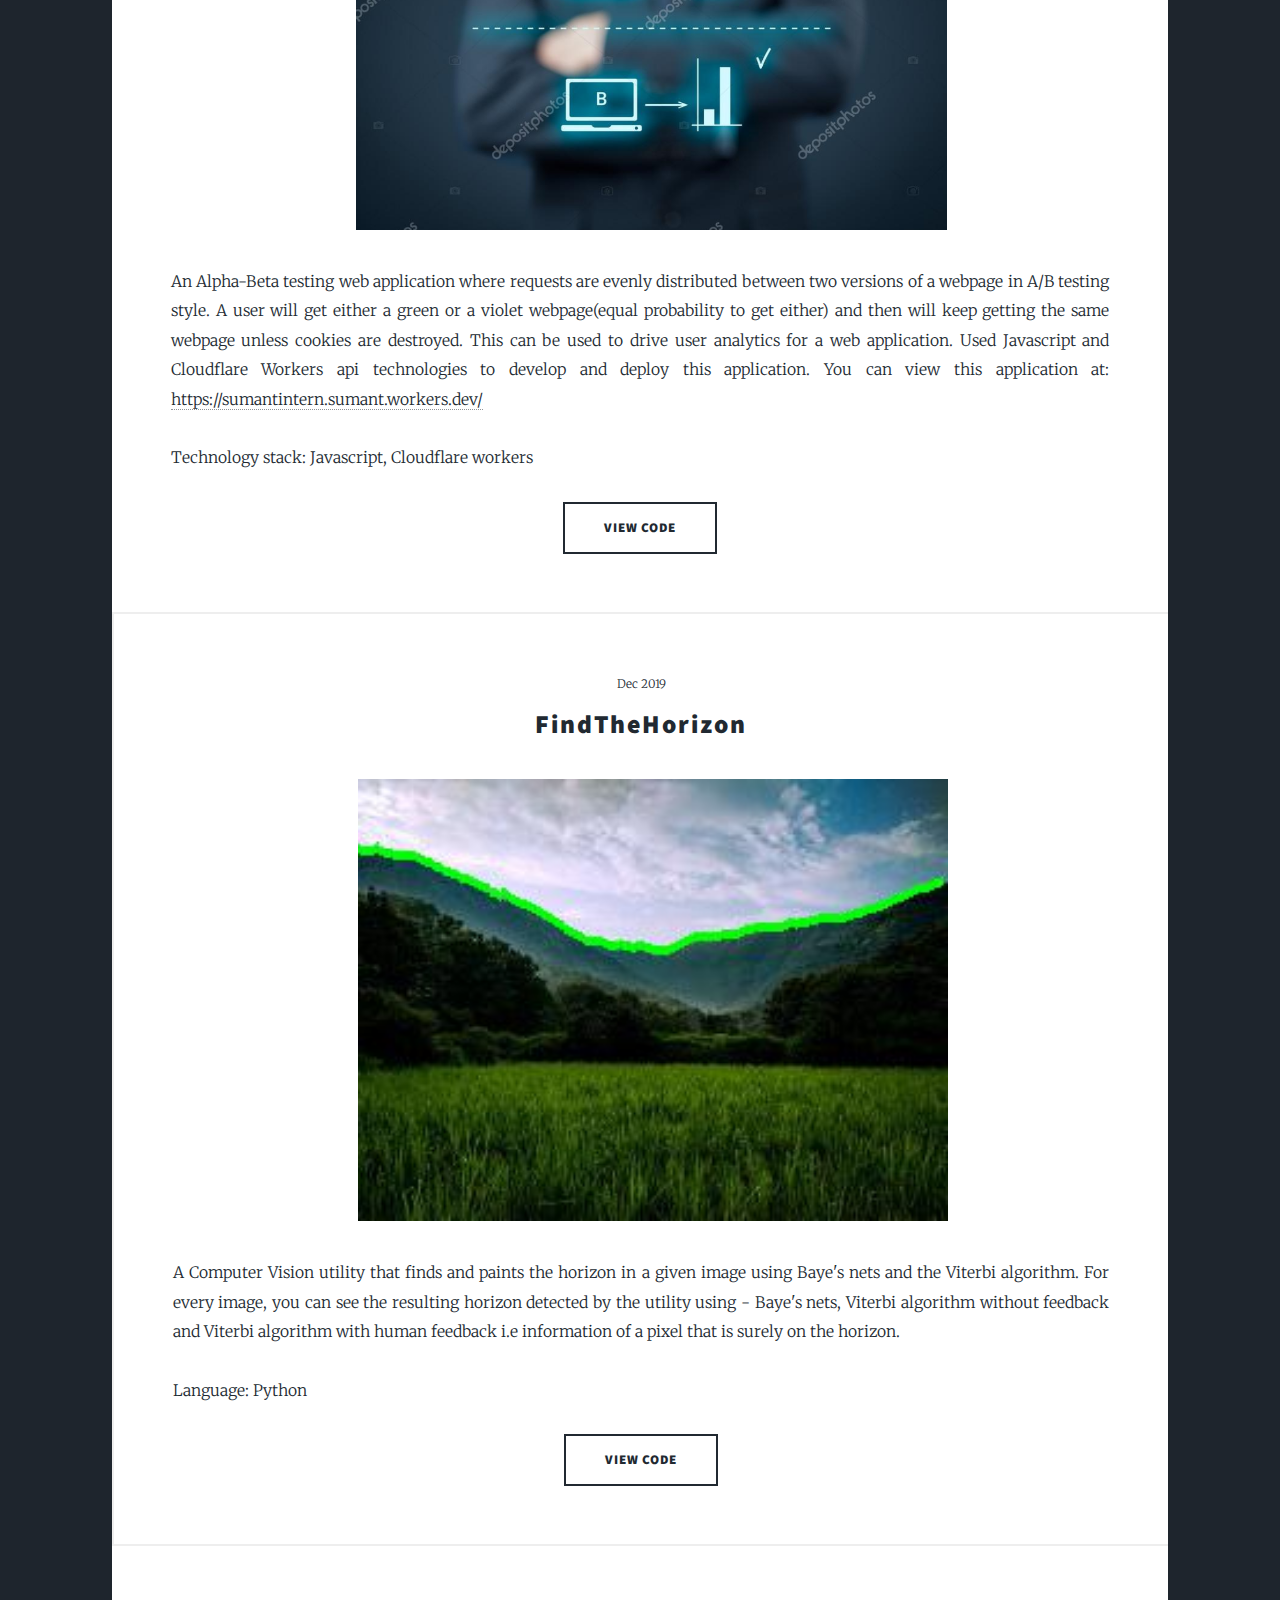
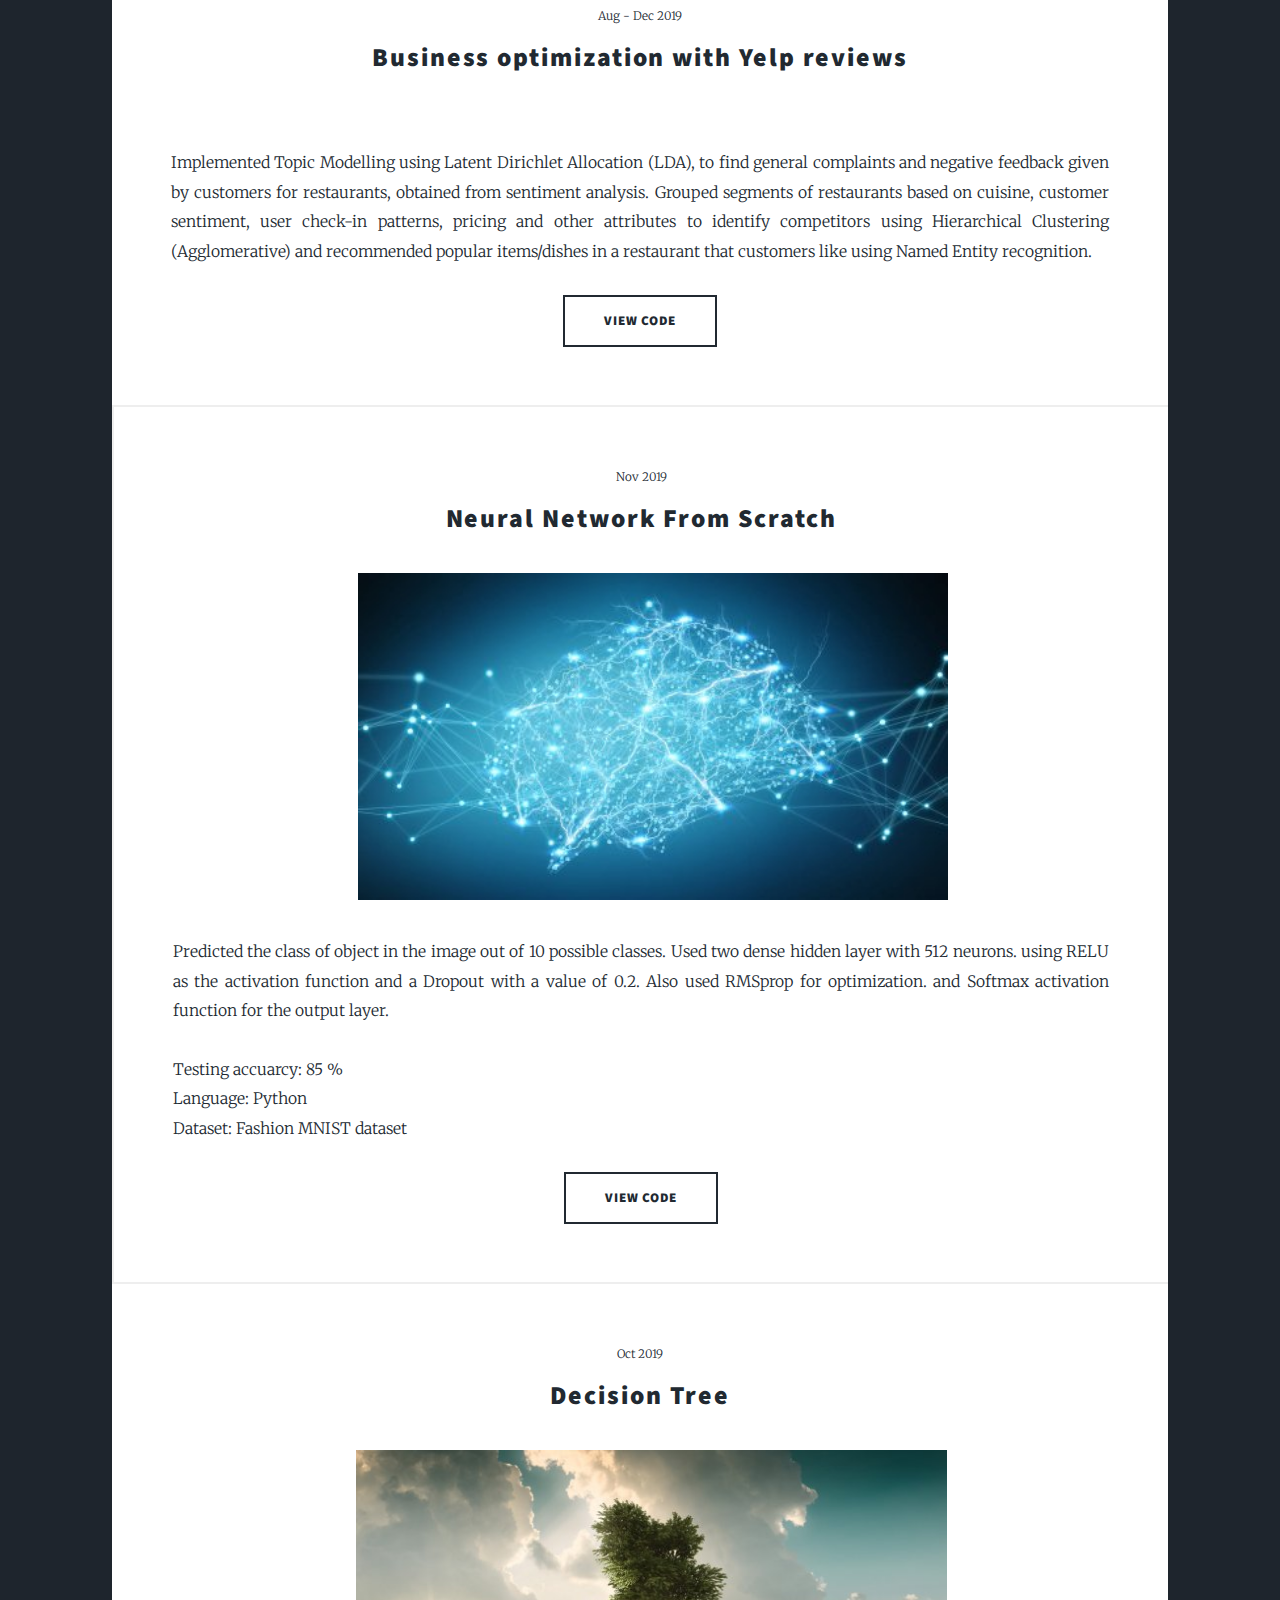
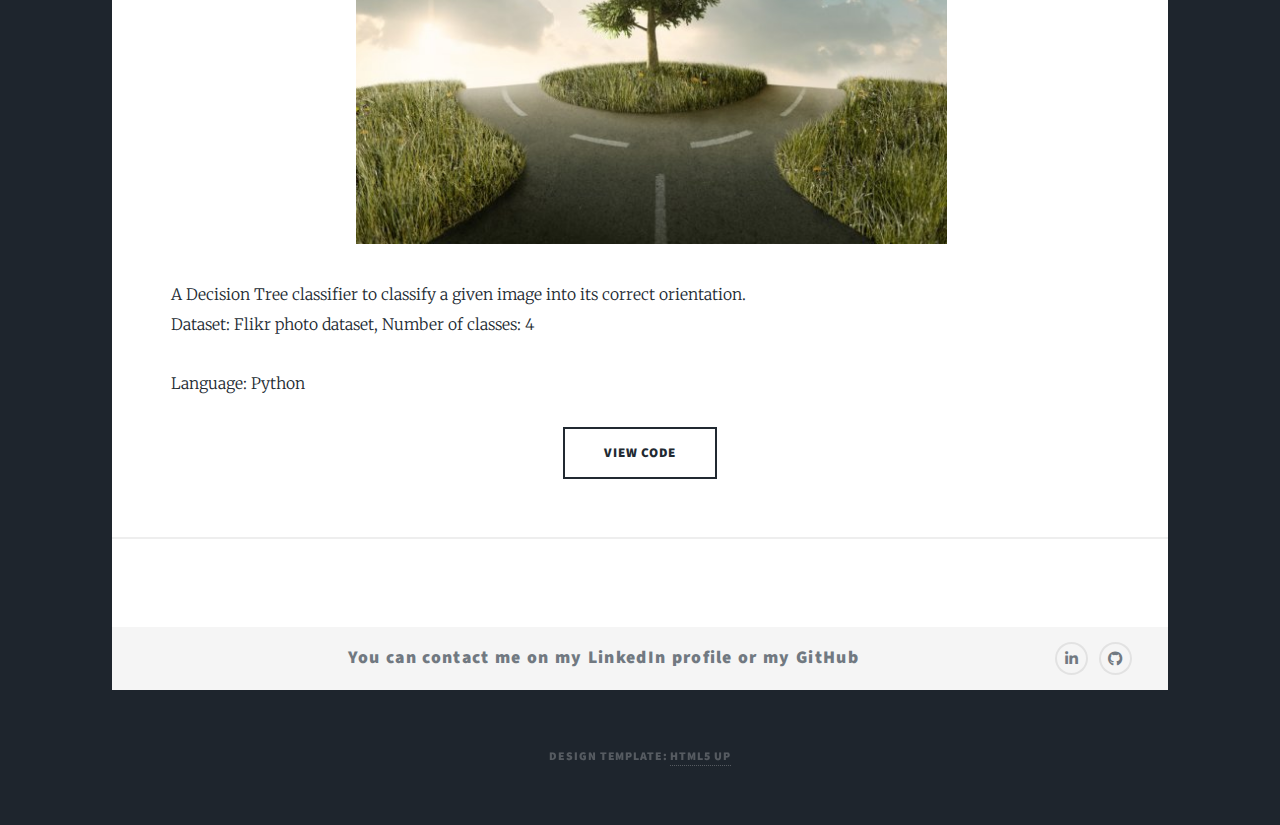
==== commit e02bd230: "changed header" ====
--- a/index.html
+++ b/index.html
@@ -76,12 +76,12 @@
 				<!-- Intro -->
 					<div id="intro">
 						<div class="dp">
-							<img class="" src="./images/dp3.jpg">
+							<img class="" src="./images/DP_1.jpg">
 						</div>
 						<h1>Hello, I'm Sumant<br>
 							Welcome to my website!</h1>
-						<p>A Software Engineer pursuing a Master's degree in Computer Science from Indiana University.<br>
-							Always enjoyed the most basic aspect of being an Engineer - building something!</p>
+						<p>Software Engineer pursuing a Master's degree in Computer Science from Indiana University.<br>
+							I enjoy the most basic aspect of being an Engineer - building something!</p>
 
 						<a class="typewrite" data-period="1500" data-type='[ "Distributed Systems", "Cloud Services", "Web Services"]'>
 							<span class="wrap"></span>
--- a/assets/css/main.css
+++ b/assets/css/main.css
@@ -3303,10 +3303,10 @@
 	}
 
 	.dp img {
-		margin-top: -193px;
-		margin-left: -236px;
-		height: 350%;
-		width: 350%;
+		margin-top: -59px;
+		margin-left: -49px;
+		height: 208%;
+		width: 167%;
 	}
 
 /* Intro */
